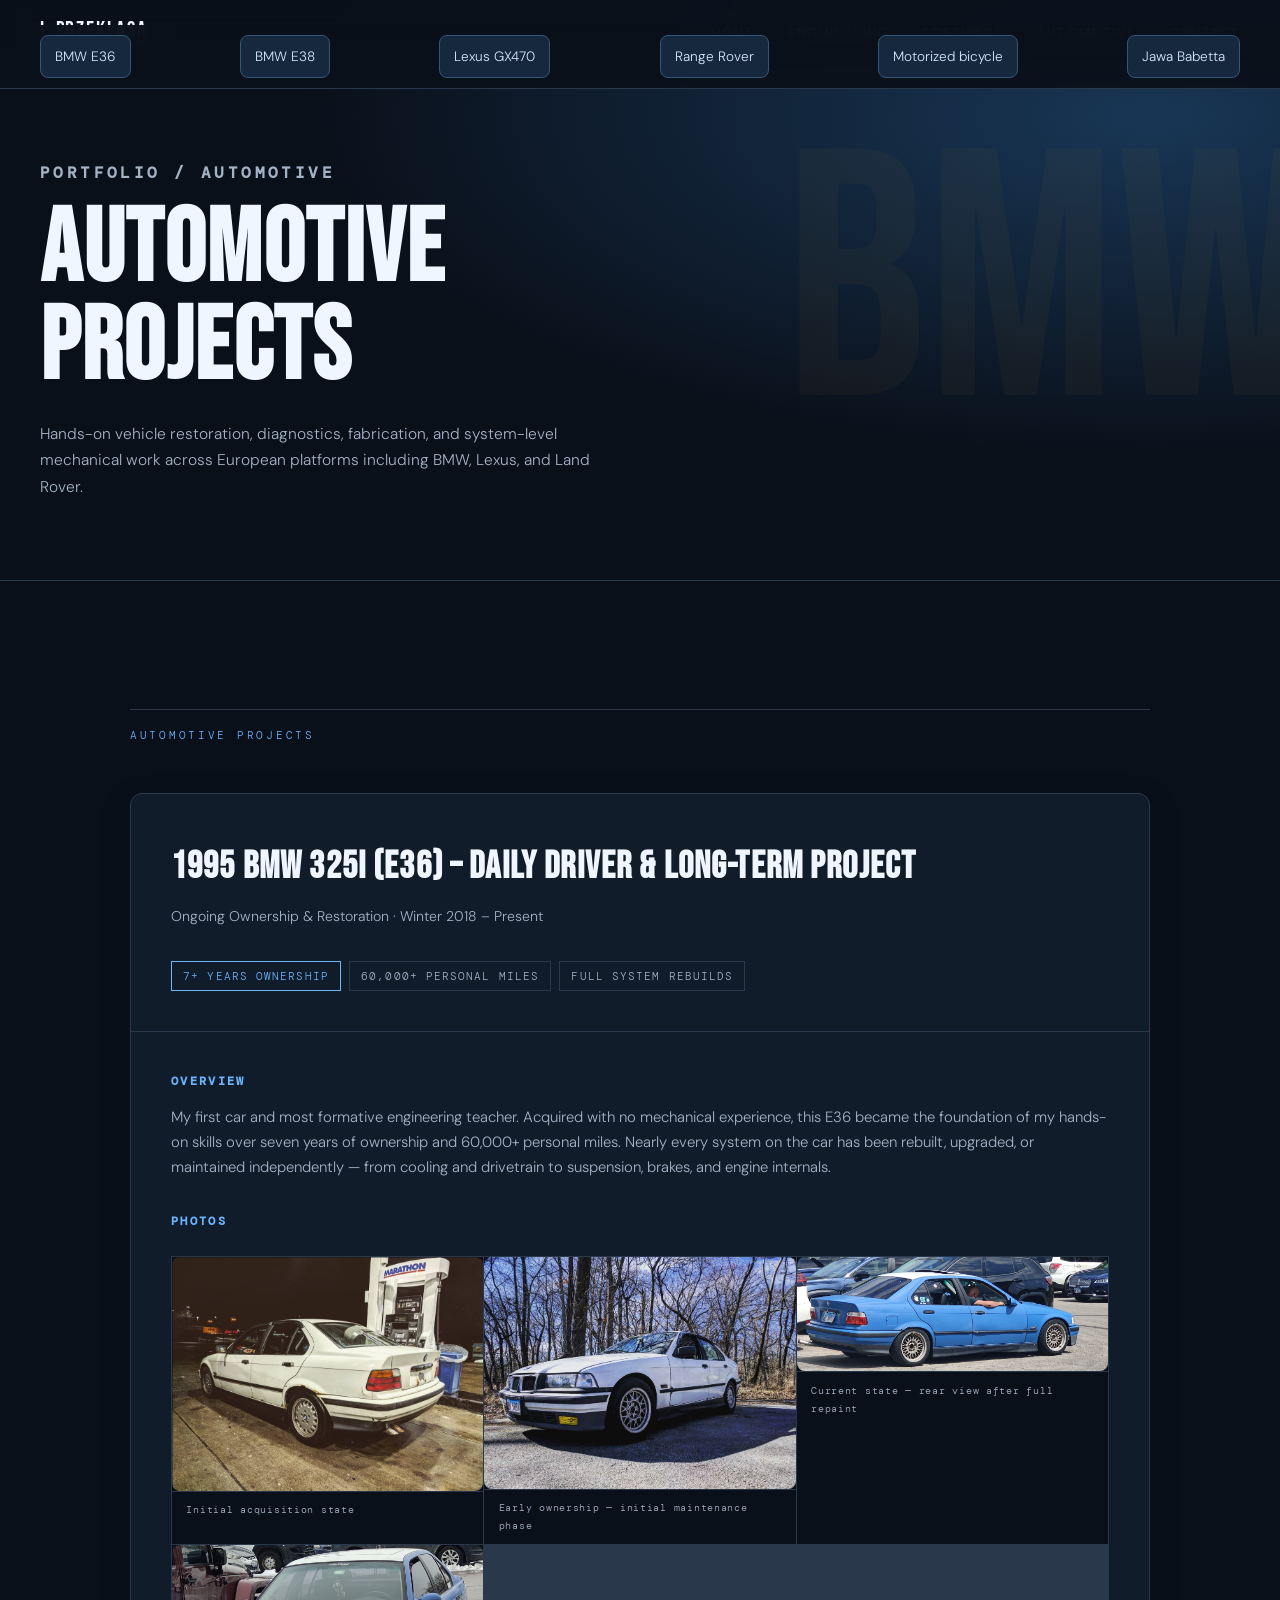
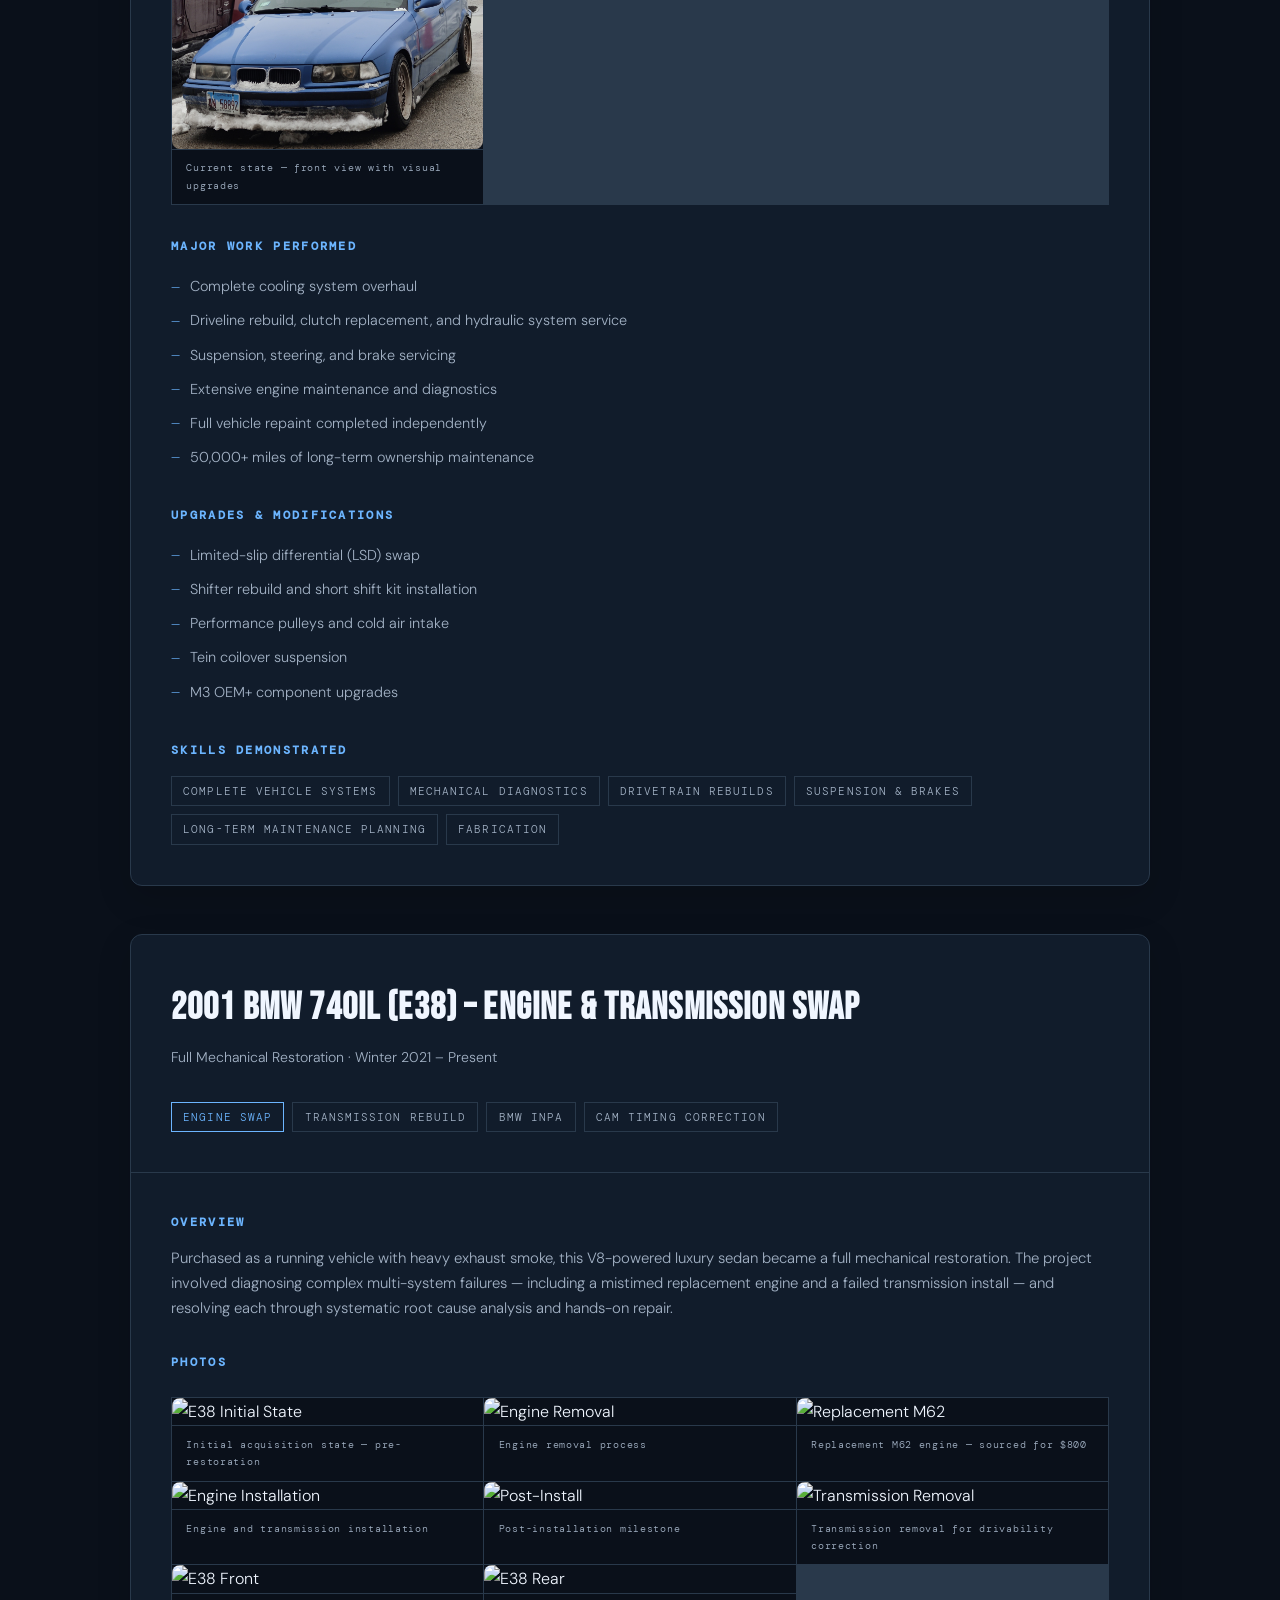
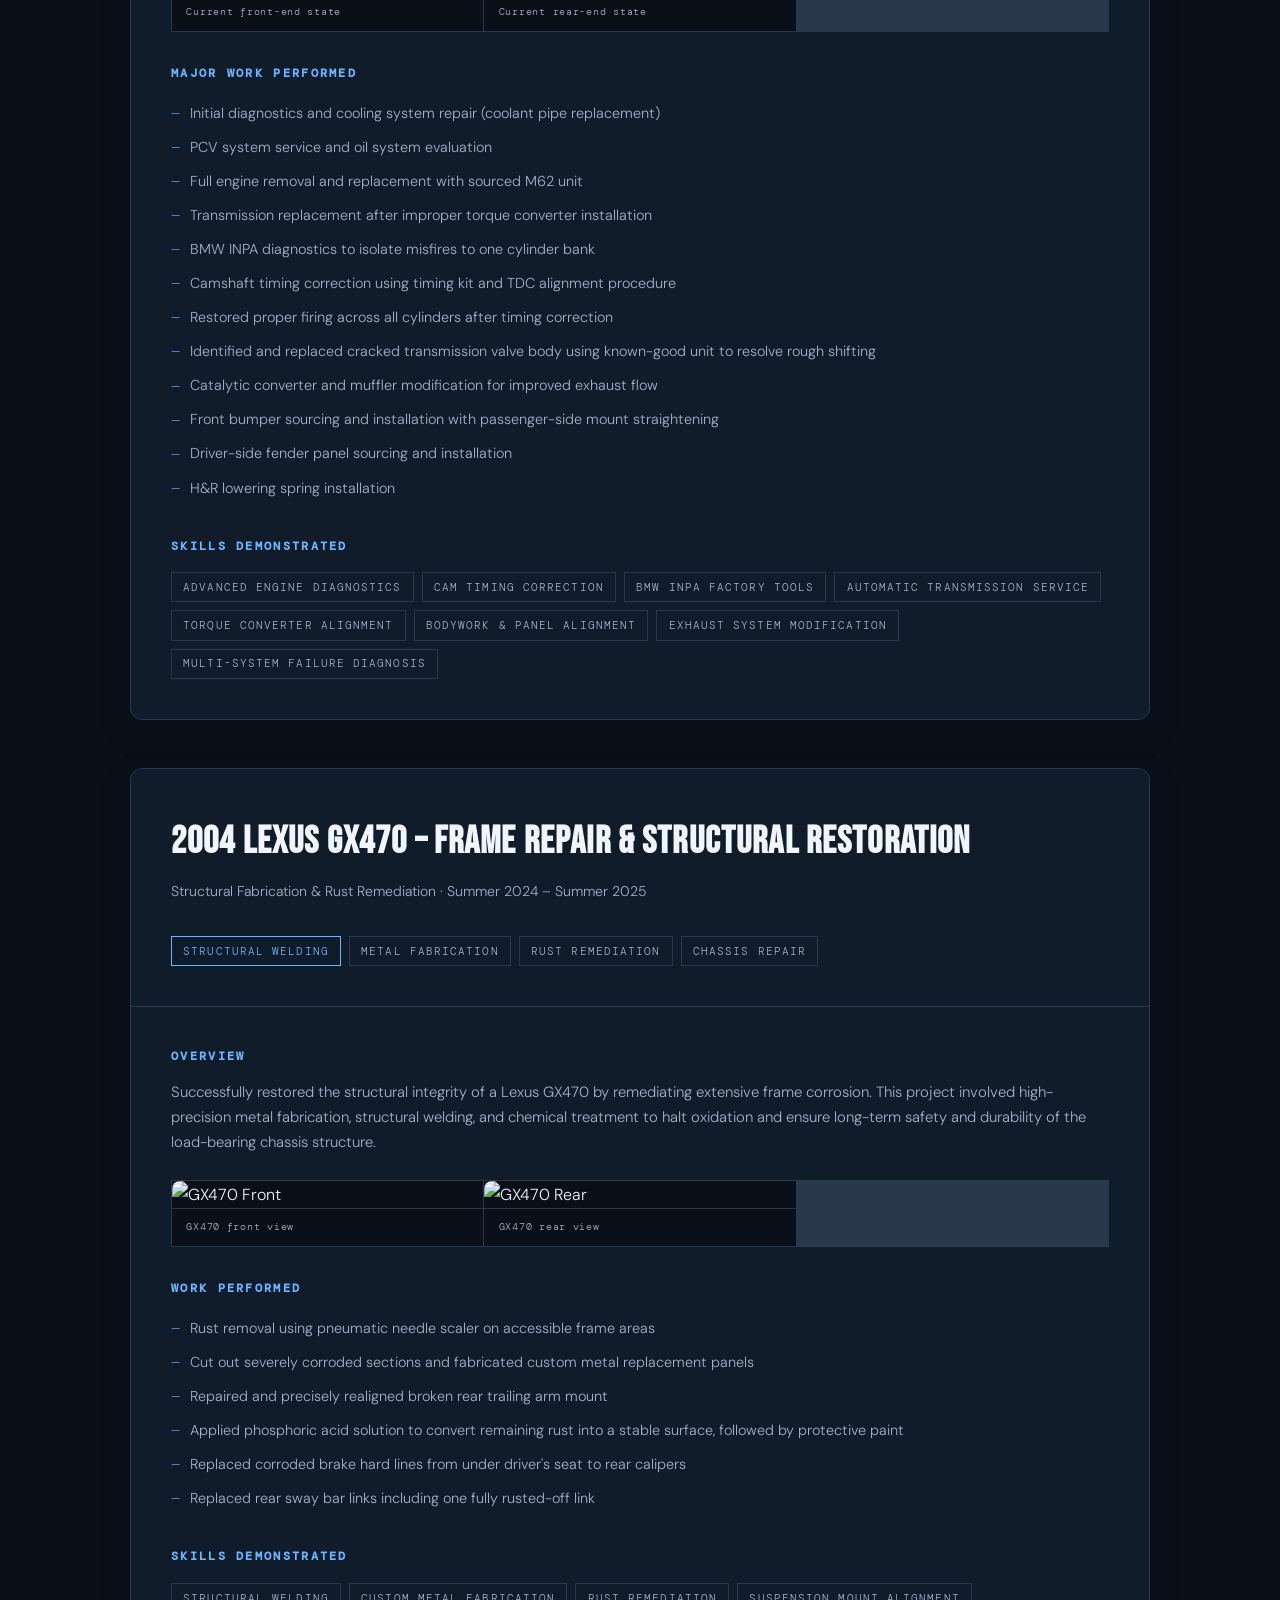
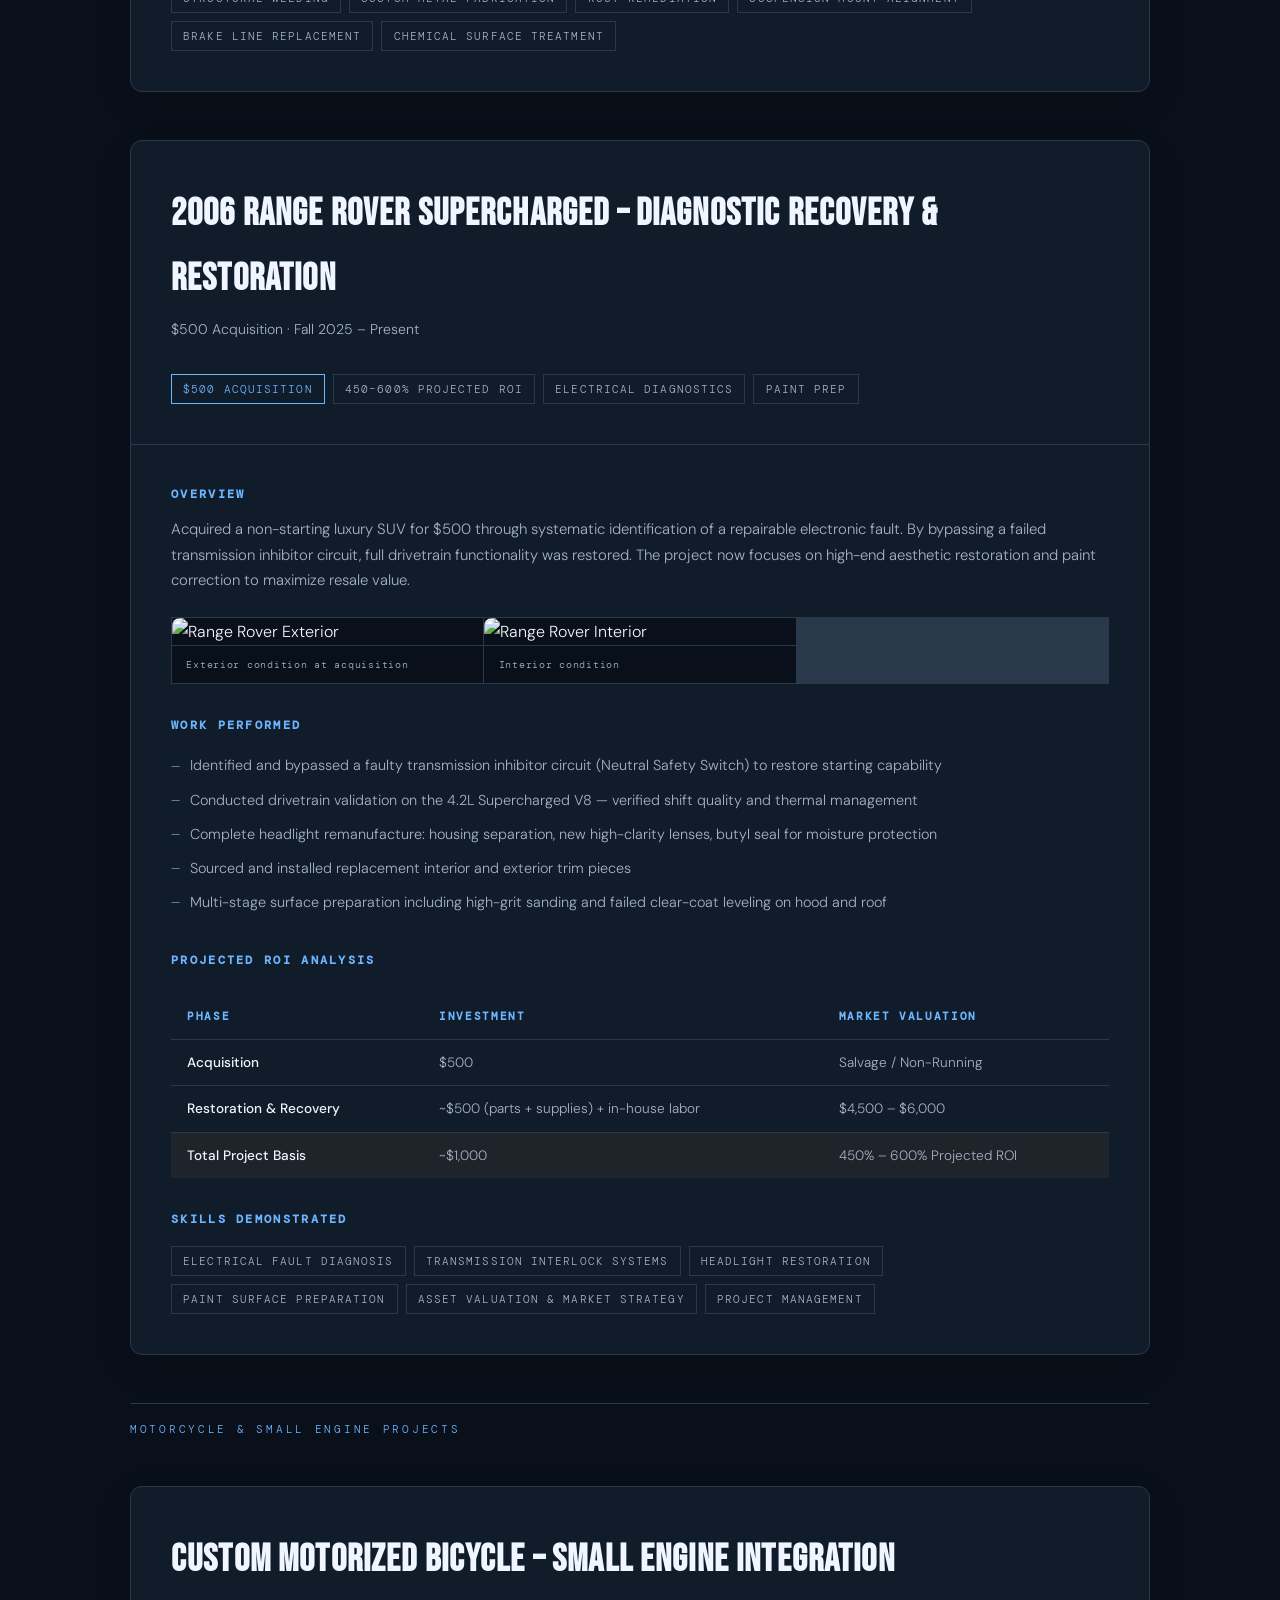
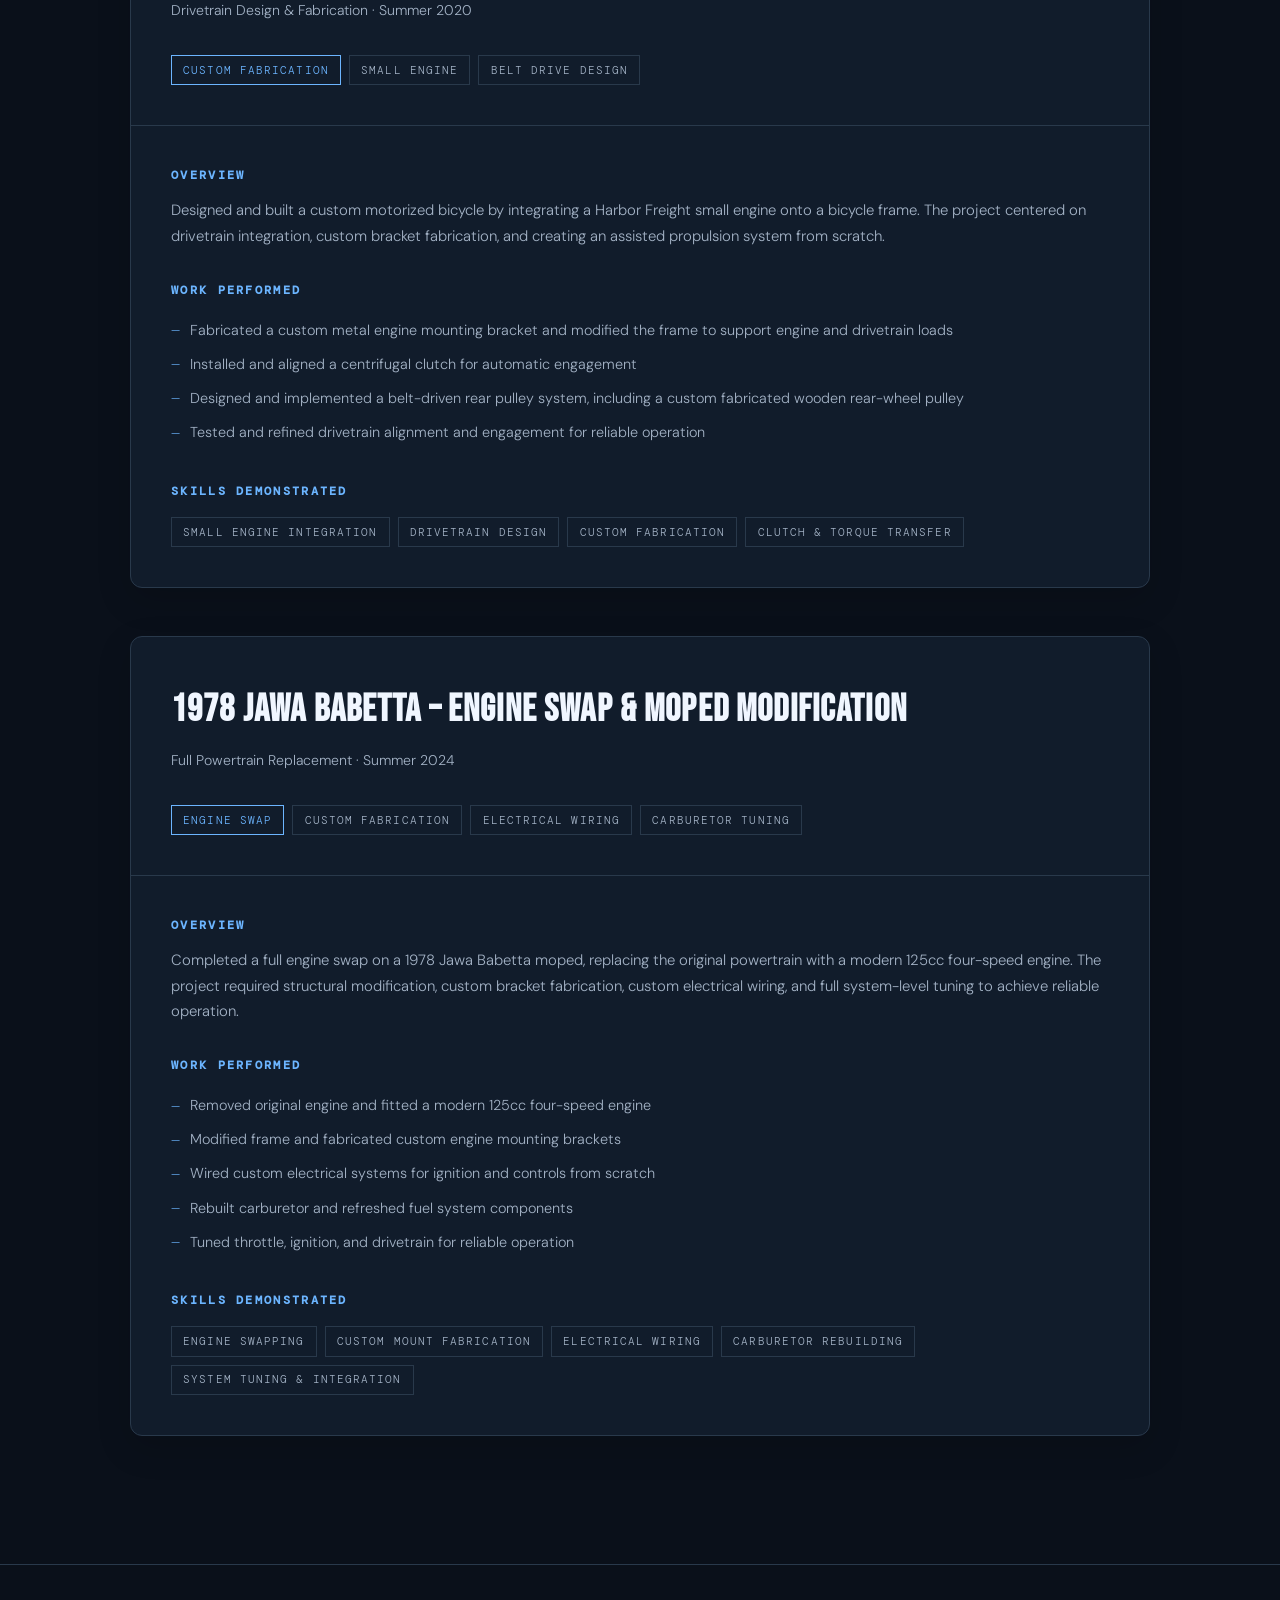
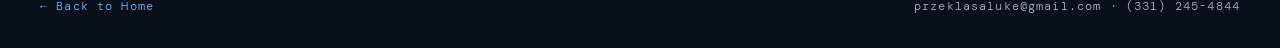
==== automotive.html @ ddf8e49a "Add direct project anchors and jump navigation" ====
<!DOCTYPE html>
<html lang="en">
<head>
  <!-- Google tag (gtag.js) -->
  <script async src="https://www.googletagmanager.com/gtag/js?id=G-0WKJXLWNJV"></script>
  <script>
    window.dataLayer = window.dataLayer || [];
    function gtag(){dataLayer.push(arguments);}
    gtag('js', new Date());
    gtag('config', 'G-0WKJXLWNJV');
  </script>

  <meta charset="UTF-8" />
  <meta name="viewport" content="width=device-width, initial-scale=1.0"/>
  <title>Automotive Projects – Lukasz Przeklasa</title>
  <link rel="preconnect" href="https://fonts.googleapis.com">
  <link href="https://fonts.googleapis.com/css2?family=Bebas+Neue&family=DM+Sans:wght@300;400;500&family=DM+Mono:wght@400;500&display=swap" rel="stylesheet">
  <style>
    :root {
      --bg: #0e0e0e;
      --surface: #161616;
      --border: #2a2a2a;
      --accent: #e8a020;
      --accent2: #c47a10;
      --text: #e8e4dc;
      --muted: #7a7670;
      --heading-font: 'Bebas Neue', sans-serif;
      --body-font: 'DM Sans', sans-serif;
      --mono-font: 'DM Mono', monospace;
    }

    * { margin: 0; padding: 0; box-sizing: border-box; }

    body {
      background: var(--bg);
      color: var(--text);
      font-family: var(--body-font);
      font-weight: 300;
      line-height: 1.7;
    }

    nav {
      position: fixed;
      top: 0; left: 0; right: 0;
      z-index: 100;
      display: flex;
      align-items: center;
      justify-content: space-between;
      padding: 0 2.5rem;
      height: 64px;
      background: rgba(14,14,14,0.92);
      backdrop-filter: blur(12px);
      border-bottom: 1px solid var(--border);
    }

    .nav-logo {
      font-family: var(--heading-font);
      font-size: 1.4rem;
      letter-spacing: 0.08em;
      color: var(--text);
      text-decoration: none;
    }

    .nav-logo span { color: var(--accent); }

    .nav-links {
      display: flex;
      gap: 2rem;
      list-style: none;
    }

    .nav-links a {
      color: var(--muted);
      text-decoration: none;
      font-size: 0.82rem;
      font-weight: 500;
      letter-spacing: 0.12em;
      text-transform: uppercase;
      transition: color 0.2s;
    }

    .nav-links a:hover,
    .nav-links a.active { color: var(--accent); }

    .page-header {
      padding: 10rem 2.5rem 5rem;
      border-bottom: 1px solid var(--border);
      position: relative;
      overflow: hidden;
    }

    .page-header::before {
      content: 'BMW';
      position: absolute;
      right: -2rem;
      top: 50%;
      transform: translateY(-50%);
      font-family: var(--heading-font);
      font-size: 22rem;
      color: rgba(232,160,32,0.04);
      pointer-events: none;
      line-height: 1;
    }

    .page-tag {
      font-family: var(--mono-font);
      font-size: 0.72rem;
      letter-spacing: 0.22em;
      color: var(--accent);
      text-transform: uppercase;
      margin-bottom: 1rem;
    }

    .page-header h1 {
      font-family: var(--heading-font);
      font-size: clamp(3rem, 8vw, 7rem);
      letter-spacing: 0.02em;
      line-height: 0.95;
      margin-bottom: 1.5rem;
    }

    .page-header p {
      color: var(--muted);
      max-width: 560px;
      font-size: 0.97rem;
    }

    .projects-container {
      max-width: 1100px;
      margin: 0 auto;
      padding: 5rem 2.5rem;
    }

    .section-divider {
      font-family: var(--mono-font);
      font-size: 0.68rem;
      letter-spacing: 0.25em;
      color: var(--accent);
      text-transform: uppercase;
      padding: 1rem 0;
      border-top: 1px solid var(--border);
      margin: 3rem 0 2rem;
    }

    .project-block {
      border: 1px solid var(--border);
      margin-bottom: 3rem;
      background: var(--surface);
    }

    .project-header {
      padding: 2.5rem;
      border-bottom: 1px solid var(--border);
      display: flex;
      justify-content: space-between;
      align-items: flex-start;
      gap: 2rem;
      flex-wrap: wrap;
    }

    .project-header-left h2 {
      font-family: var(--heading-font);
      font-size: clamp(1.6rem, 3vw, 2.4rem);
      letter-spacing: 0.03em;
      color: var(--text);
      margin-bottom: 0.4rem;
    }

    .project-header-left p {
      color: var(--muted);
      font-size: 0.88rem;
    }

    .project-tools {
      display: flex;
      gap: 0.5rem;
      flex-wrap: wrap;
    }

    .tag {
      font-family: var(--mono-font);
      font-size: 0.68rem;
      letter-spacing: 0.1em;
      text-transform: uppercase;
      padding: 0.3rem 0.7rem;
      border: 1px solid var(--border);
      color: var(--muted);
      white-space: nowrap;
    }

    .tag-accent {
      border-color: var(--accent);
      color: var(--accent);
    }

    .project-body {
      padding: 2.5rem;
    }

    .project-body h3 {
      font-family: var(--mono-font);
      font-size: 0.72rem;
      letter-spacing: 0.2em;
      color: var(--accent);
      text-transform: uppercase;
      margin: 2rem 0 0.8rem;
    }

    .project-body h3:first-child { margin-top: 0; }

    .project-body p {
      color: var(--muted);
      font-size: 0.93rem;
      margin-bottom: 1rem;
    }

    .project-body ul {
      list-style: none;
      margin-bottom: 1rem;
    }

    .project-body ul li {
      color: var(--muted);
      font-size: 0.9rem;
      padding: 0.3rem 0;
      display: flex;
      align-items: flex-start;
      gap: 0.6rem;
    }

    .project-body ul li::before {
      content: '—';
      color: var(--accent);
      font-size: 0.7rem;
      margin-top: 0.2rem;
      flex-shrink: 0;
    }

    /* PHOTO GALLERY */
    .photo-grid {
      display: grid;
      grid-template-columns: repeat(auto-fill, minmax(240px, 1fr));
      gap: 1px;
      background: var(--border);
      border: 1px solid var(--border);
      margin: 1.5rem 0;
    }

    .photo-grid figure {
      background: var(--bg);
      overflow: hidden;
    }

    .photo-grid img {
      width: 100%;
      height: 200px;
      object-fit: cover;
      display: block;
      transition: transform 0.4s ease;
    }

    .photo-grid img:hover { transform: scale(1.04); }

    .photo-grid figcaption {
      padding: 0.6rem 0.9rem;
      font-family: var(--mono-font);
      font-size: 0.65rem;
      color: var(--muted);
      letter-spacing: 0.07em;
      border-top: 1px solid var(--border);
    }

    /* ROI TABLE */
    .results-table {
      width: 100%;
      border-collapse: collapse;
      margin: 1.5rem 0;
      font-size: 0.85rem;
    }

    .results-table th {
      font-family: var(--mono-font);
      font-size: 0.68rem;
      letter-spacing: 0.15em;
      text-transform: uppercase;
      color: var(--accent);
      text-align: left;
      padding: 0.8rem 1rem;
      border-bottom: 1px solid var(--border);
    }

    .results-table td {
      padding: 0.7rem 1rem;
      color: var(--muted);
      border-bottom: 1px solid var(--border);
      vertical-align: top;
    }

    .results-table tr:last-child td { border-bottom: none; }
    .results-table td:first-child { color: var(--text); font-weight: 500; }
    .highlight-row td { background: rgba(232,160,32,0.06); }

    .skills-chips {
      display: flex;
      flex-wrap: wrap;
      gap: 0.5rem;
      margin-top: 1rem;
    }

    footer {
      border-top: 1px solid var(--border);
      padding: 2rem 2.5rem;
      display: flex;
      justify-content: space-between;
      align-items: center;
      font-family: var(--mono-font);
      font-size: 0.72rem;
      color: var(--muted);
      letter-spacing: 0.1em;
    }

    footer a {
      color: var(--accent);
      text-decoration: none;
    }

    @media (max-width: 768px) {
      nav { padding: 0 1.2rem; }
      .page-header, .projects-container { padding-left: 1.2rem; padding-right: 1.2rem; }
      .project-header { flex-direction: column; }
      .nav-links { gap: 1.2rem; }
    }
  </style>
  <link rel="stylesheet" href="portfolio-2026.css?v=1">
<style>.project-block{scroll-margin-top:95px}html{scroll-padding-top:95px}.project-jump{display:flex;flex-wrap:wrap;gap:10px;margin:25px 0 0}.project-jump a{color:#d4e9ff;background:#15283d;border:1px solid #365675;padding:9px 14px;border-radius:8px;text-decoration:none;font-size:.85rem}.project-jump a:hover{border-color:#80c5ff;color:#80c5ff}</style></head>
<body>

<nav>
  <a href="index.html" class="nav-logo">L<span>.</span>Przeklasa</a>
  <ul class="nav-links">
    <li><a href="index.html">Home</a></li>
    <li><a href="engineering.html">Engineering</a></li>
    <li><a href="software.html">Software</a></li>
    <li><a href="automotive.html" class="active">Automotive</a></li>
    <li><a href="mailto:przeklasaluke@gmail.com">Contact</a></li>
  </ul>
</nav>

<div class="page-header">
  <p class="page-tag">Portfolio / Automotive</p>
  <h1>Automotive<br>Projects</h1>
  <p>Hands-on vehicle restoration, diagnostics, fabrication, and system-level mechanical work across European platforms including BMW, Lexus, and Land Rover.</p>
</div>

<div class="projects-container"><nav class="project-jump" aria-label="Jump to project"><a href="#bmw-e36">BMW E36</a><a href="#bmw-e38">BMW E38</a><a href="#lexus-gx470">Lexus GX470</a><a href="#range-rover-l322">Range Rover</a><a href="#motorized-bicycle">Motorized bicycle</a><a href="#jawa-babetta">Jawa Babetta</a></nav>

  <div class="section-divider">Automotive Projects</div>

  <!-- BMW E36 -->
  <div class="project-block" id="bmw-e36">
    <div class="project-header">
      <div class="project-header-left">
        <h2>1995 BMW 325i (E36) – Daily Driver & Long-Term Project</h2>
        <p>Ongoing Ownership & Restoration · Winter 2018 – Present</p>
      </div>
      <div class="project-tools">
        <span class="tag tag-accent">7+ Years Ownership</span>
        <span class="tag">60,000+ Personal Miles</span>
        <span class="tag">Full System Rebuilds</span>
      </div>
    </div>
    <div class="project-body">
      <h3>Overview</h3>
      <p>My first car and most formative engineering teacher. Acquired with no mechanical experience, this E36 became the foundation of my hands-on skills over seven years of ownership and 60,000+ personal miles. Nearly every system on the car has been rebuilt, upgraded, or maintained independently — from cooling and drivetrain to suspension, brakes, and engine internals.</p>

      <h3>Photos</h3>
      <div class="photo-grid">
        <figure>
          <img src="images/e36 old.PNG" alt="E36 Initial State">
          <figcaption>Initial acquisition state</figcaption>
        </figure>
        <figure>
          <img src="images/e36 old front.PNG" alt="E36 Early Ownership">
          <figcaption>Early ownership — initial maintenance phase</figcaption>
        </figure>
        <figure>
          <img src="images/e36 new rear.jpg" alt="E36 Current Rear">
          <figcaption>Current state — rear view after full repaint</figcaption>
        </figure>
        <figure>
          <img src="images/e36 new front.jpg" alt="E36 Current Front">
          <figcaption>Current state — front view with visual upgrades</figcaption>
        </figure>
      </div>

      <h3>Major Work Performed</h3>
      <ul>
        <li>Complete cooling system overhaul</li>
        <li>Driveline rebuild, clutch replacement, and hydraulic system service</li>
        <li>Suspension, steering, and brake servicing</li>
        <li>Extensive engine maintenance and diagnostics</li>
        <li>Full vehicle repaint completed independently</li>
        <li>50,000+ miles of long-term ownership maintenance</li>
      </ul>

      <h3>Upgrades & Modifications</h3>
      <ul>
        <li>Limited-slip differential (LSD) swap</li>
        <li>Shifter rebuild and short shift kit installation</li>
        <li>Performance pulleys and cold air intake</li>
        <li>Tein coilover suspension</li>
        <li>M3 OEM+ component upgrades</li>
      </ul>

      <h3>Skills Demonstrated</h3>
      <div class="skills-chips">
        <span class="tag">Complete Vehicle Systems</span>
        <span class="tag">Mechanical Diagnostics</span>
        <span class="tag">Drivetrain Rebuilds</span>
        <span class="tag">Suspension & Brakes</span>
        <span class="tag">Long-Term Maintenance Planning</span>
        <span class="tag">Fabrication</span>
      </div>
    </div>
  </div>

  <!-- BMW E38 -->
  <div class="project-block" id="bmw-e38">
    <div class="project-header">
      <div class="project-header-left">
        <h2>2001 BMW 740iL (E38) – Engine & Transmission Swap</h2>
        <p>Full Mechanical Restoration · Winter 2021 – Present</p>
      </div>
      <div class="project-tools">
        <span class="tag tag-accent">Engine Swap</span>
        <span class="tag">Transmission Rebuild</span>
        <span class="tag">BMW INPA</span>
        <span class="tag">Cam Timing Correction</span>
      </div>
    </div>
    <div class="project-body">
      <h3>Overview</h3>
      <p>Purchased as a running vehicle with heavy exhaust smoke, this V8-powered luxury sedan became a full mechanical restoration. The project involved diagnosing complex multi-system failures — including a mistimed replacement engine and a failed transmission install — and resolving each through systematic root cause analysis and hands-on repair.</p>

      <h3>Photos</h3>
      <div class="photo-grid">
        <figure>
          <img src="images/dusty e38.png" alt="E38 Initial State">
          <figcaption>Initial acquisition state — pre-restoration</figcaption>
        </figure>
        <figure>
          <img src="images/removed engine.png" alt="Engine Removal">
          <figcaption>Engine removal process</figcaption>
        </figure>
        <figure>
          <img src="images/replacement engine.png" alt="Replacement M62">
          <figcaption>Replacement M62 engine — sourced for $800</figcaption>
        </figure>
        <figure>
          <img src="images/engine install.png" alt="Engine Installation">
          <figcaption>Engine and transmission installation</figcaption>
        </figure>
        <figure>
          <img src="images/e38 with engine installed.png" alt="Post-Install">
          <figcaption>Post-installation milestone</figcaption>
        </figure>
        <figure>
          <img src="images/transmission removal.png" alt="Transmission Removal">
          <figcaption>Transmission removal for drivability correction</figcaption>
        </figure>
        <figure>
          <img src="images/e38 front end.png" alt="E38 Front">
          <figcaption>Current front-end state</figcaption>
        </figure>
        <figure>
          <img src="images/e38 rear end.png" alt="E38 Rear">
          <figcaption>Current rear-end state</figcaption>
        </figure>
      </div>

      <h3>Major Work Performed</h3>
      <ul>
        <li>Initial diagnostics and cooling system repair (coolant pipe replacement)</li>
        <li>PCV system service and oil system evaluation</li>
        <li>Full engine removal and replacement with sourced M62 unit</li>
        <li>Transmission replacement after improper torque converter installation</li>
        <li>BMW INPA diagnostics to isolate misfires to one cylinder bank</li>
        <li>Camshaft timing correction using timing kit and TDC alignment procedure</li>
        <li>Restored proper firing across all cylinders after timing correction</li>
        <li>Identified and replaced cracked transmission valve body using known-good unit to resolve rough shifting</li>
        <li>Catalytic converter and muffler modification for improved exhaust flow</li>
        <li>Front bumper sourcing and installation with passenger-side mount straightening</li>
        <li>Driver-side fender panel sourcing and installation</li>
        <li>H&R lowering spring installation</li>
      </ul>

      <h3>Skills Demonstrated</h3>
      <div class="skills-chips">
        <span class="tag">Advanced Engine Diagnostics</span>
        <span class="tag">Cam Timing Correction</span>
        <span class="tag">BMW INPA Factory Tools</span>
        <span class="tag">Automatic Transmission Service</span>
        <span class="tag">Torque Converter Alignment</span>
        <span class="tag">Bodywork & Panel Alignment</span>
        <span class="tag">Exhaust System Modification</span>
        <span class="tag">Multi-System Failure Diagnosis</span>
      </div>
    </div>
  </div>

  <!-- LEXUS GX470 -->
  <div class="project-block" id="lexus-gx470">
    <div class="project-header">
      <div class="project-header-left">
        <h2>2004 Lexus GX470 – Frame Repair & Structural Restoration</h2>
        <p>Structural Fabrication & Rust Remediation · Summer 2024 – Summer 2025</p>
      </div>
      <div class="project-tools">
        <span class="tag tag-accent">Structural Welding</span>
        <span class="tag">Metal Fabrication</span>
        <span class="tag">Rust Remediation</span>
        <span class="tag">Chassis Repair</span>
      </div>
    </div>
    <div class="project-body">
      <h3>Overview</h3>
      <p>Successfully restored the structural integrity of a Lexus GX470 by remediating extensive frame corrosion. This project involved high-precision metal fabrication, structural welding, and chemical treatment to halt oxidation and ensure long-term safety and durability of the load-bearing chassis structure.</p>

      <div class="photo-grid">
        <figure>
          <img src="images/gx470 front.png" alt="GX470 Front">
          <figcaption>GX470 front view</figcaption>
        </figure>
        <figure>
          <img src="images/gx470 rear.png" alt="GX470 Rear">
          <figcaption>GX470 rear view</figcaption>
        </figure>
      </div>

      <h3>Work Performed</h3>
      <ul>
        <li>Rust removal using pneumatic needle scaler on accessible frame areas</li>
        <li>Cut out severely corroded sections and fabricated custom metal replacement panels</li>
        <li>Repaired and precisely realigned broken rear trailing arm mount</li>
        <li>Applied phosphoric acid solution to convert remaining rust into a stable surface, followed by protective paint</li>
        <li>Replaced corroded brake hard lines from under driver's seat to rear calipers</li>
        <li>Replaced rear sway bar links including one fully rusted-off link</li>
      </ul>

      <h3>Skills Demonstrated</h3>
      <div class="skills-chips">
        <span class="tag">Structural Welding</span>
        <span class="tag">Custom Metal Fabrication</span>
        <span class="tag">Rust Remediation</span>
        <span class="tag">Suspension Mount Alignment</span>
        <span class="tag">Brake Line Replacement</span>
        <span class="tag">Chemical Surface Treatment</span>
      </div>
    </div>
  </div>

  <!-- RANGE ROVER -->
  <div class="project-block" id="range-rover-l322">
    <div class="project-header">
      <div class="project-header-left">
        <h2>2006 Range Rover Supercharged – Diagnostic Recovery & Restoration</h2>
        <p>$500 Acquisition · Fall 2025 – Present</p>
      </div>
      <div class="project-tools">
        <span class="tag tag-accent">$500 Acquisition</span>
        <span class="tag">450–600% Projected ROI</span>
        <span class="tag">Electrical Diagnostics</span>
        <span class="tag">Paint Prep</span>
      </div>
    </div>
    <div class="project-body">
      <h3>Overview</h3>
      <p>Acquired a non-starting luxury SUV for $500 through systematic identification of a repairable electronic fault. By bypassing a failed transmission inhibitor circuit, full drivetrain functionality was restored. The project now focuses on high-end aesthetic restoration and paint correction to maximize resale value.</p>

      <div class="photo-grid">
        <figure>
          <img src="images/range rover front.png" alt="Range Rover Exterior">
          <figcaption>Exterior condition at acquisition</figcaption>
        </figure>
        <figure>
          <img src="images/range rover interior.png" alt="Range Rover Interior">
          <figcaption>Interior condition</figcaption>
        </figure>
      </div>

      <h3>Work Performed</h3>
      <ul>
        <li>Identified and bypassed a faulty transmission inhibitor circuit (Neutral Safety Switch) to restore starting capability</li>
        <li>Conducted drivetrain validation on the 4.2L Supercharged V8 — verified shift quality and thermal management</li>
        <li>Complete headlight remanufacture: housing separation, new high-clarity lenses, butyl seal for moisture protection</li>
        <li>Sourced and installed replacement interior and exterior trim pieces</li>
        <li>Multi-stage surface preparation including high-grit sanding and failed clear-coat leveling on hood and roof</li>
      </ul>

      <h3>Projected ROI Analysis</h3>
      <table class="results-table">
        <thead>
          <tr>
            <th>Phase</th>
            <th>Investment</th>
            <th>Market Valuation</th>
          </tr>
        </thead>
        <tbody>
          <tr>
            <td>Acquisition</td>
            <td>$500</td>
            <td>Salvage / Non-Running</td>
          </tr>
          <tr>
            <td>Restoration & Recovery</td>
            <td>~$500 (parts + supplies) + in-house labor</td>
            <td>$4,500 – $6,000</td>
          </tr>
          <tr class="highlight-row">
            <td>Total Project Basis</td>
            <td>~$1,000</td>
            <td>450% – 600% Projected ROI</td>
          </tr>
        </tbody>
      </table>

      <h3>Skills Demonstrated</h3>
      <div class="skills-chips">
        <span class="tag">Electrical Fault Diagnosis</span>
        <span class="tag">Transmission Interlock Systems</span>
        <span class="tag">Headlight Restoration</span>
        <span class="tag">Paint Surface Preparation</span>
        <span class="tag">Asset Valuation & Market Strategy</span>
        <span class="tag">Project Management</span>
      </div>
    </div>
  </div>

  <div class="section-divider">Motorcycle & Small Engine Projects</div>

  <!-- MOTORIZED BICYCLE -->
  <div class="project-block" id="motorized-bicycle">
    <div class="project-header">
      <div class="project-header-left">
        <h2>Custom Motorized Bicycle – Small Engine Integration</h2>
        <p>Drivetrain Design & Fabrication · Summer 2020</p>
      </div>
      <div class="project-tools">
        <span class="tag tag-accent">Custom Fabrication</span>
        <span class="tag">Small Engine</span>
        <span class="tag">Belt Drive Design</span>
      </div>
    </div>
    <div class="project-body">
      <h3>Overview</h3>
      <p>Designed and built a custom motorized bicycle by integrating a Harbor Freight small engine onto a bicycle frame. The project centered on drivetrain integration, custom bracket fabrication, and creating an assisted propulsion system from scratch.</p>

      <h3>Work Performed</h3>
      <ul>
        <li>Fabricated a custom metal engine mounting bracket and modified the frame to support engine and drivetrain loads</li>
        <li>Installed and aligned a centrifugal clutch for automatic engagement</li>
        <li>Designed and implemented a belt-driven rear pulley system, including a custom fabricated wooden rear-wheel pulley</li>
        <li>Tested and refined drivetrain alignment and engagement for reliable operation</li>
      </ul>

      <h3>Skills Demonstrated</h3>
      <div class="skills-chips">
        <span class="tag">Small Engine Integration</span>
        <span class="tag">Drivetrain Design</span>
        <span class="tag">Custom Fabrication</span>
        <span class="tag">Clutch & Torque Transfer</span>
      </div>
    </div>
  </div>

  <!-- JAWA BABETTA -->
  <div class="project-block" id="jawa-babetta">
    <div class="project-header">
      <div class="project-header-left">
        <h2>1978 Jawa Babetta – Engine Swap & Moped Modification</h2>
        <p>Full Powertrain Replacement · Summer 2024</p>
      </div>
      <div class="project-tools">
        <span class="tag tag-accent">Engine Swap</span>
        <span class="tag">Custom Fabrication</span>
        <span class="tag">Electrical Wiring</span>
        <span class="tag">Carburetor Tuning</span>
      </div>
    </div>
    <div class="project-body">
      <h3>Overview</h3>
      <p>Completed a full engine swap on a 1978 Jawa Babetta moped, replacing the original powertrain with a modern 125cc four-speed engine. The project required structural modification, custom bracket fabrication, custom electrical wiring, and full system-level tuning to achieve reliable operation.</p>

      <h3>Work Performed</h3>
      <ul>
        <li>Removed original engine and fitted a modern 125cc four-speed engine</li>
        <li>Modified frame and fabricated custom engine mounting brackets</li>
        <li>Wired custom electrical systems for ignition and controls from scratch</li>
        <li>Rebuilt carburetor and refreshed fuel system components</li>
        <li>Tuned throttle, ignition, and drivetrain for reliable operation</li>
      </ul>

      <h3>Skills Demonstrated</h3>
      <div class="skills-chips">
        <span class="tag">Engine Swapping</span>
        <span class="tag">Custom Mount Fabrication</span>
        <span class="tag">Electrical Wiring</span>
        <span class="tag">Carburetor Rebuilding</span>
        <span class="tag">System Tuning & Integration</span>
      </div>
    </div>
  </div>

</div>

<footer>
  <a href="index.html">← Back to Home</a>
  <span>przeklasaluke@gmail.com · (331) 245-4844</span>
</footer>

</body>
</html>
---- portfolio-2026.css ----
/* Portfolio redesign 2026 */
:root{--bg:#0a101a!important;--surface:#111c2b!important;--border:#29394b!important;--accent:#6cb5ff!important;--accent2:#a3d3ff!important;--text:#f0f6ff!important;--muted:#a3b2c5!important}
html{scroll-behavior:smooth}body{background:var(--bg)!important;color:var(--text)!important;font-family:'DM Sans',sans-serif!important}a:focus-visible,button:focus-visible{outline:3px solid #9bd0ff;outline-offset:4px}nav{background:rgba(10,16,26,.94)!important;border-bottom:1px solid var(--border)!important}nav a{transition:color .2s}.hero{background:radial-gradient(ellipse at 78% 25%,#173456 0%,transparent 48%),linear-gradient(135deg,#0a101a,#101e30)!important}.hero::before{background:radial-gradient(circle,rgba(108,181,255,.16),transparent 70%)!important}.hero h1,.page-header h1{letter-spacing:.015em}.hero-sub{max-width:650px!important;font-size:1.08rem!important;color:#c3cfdf!important}.btn{border-radius:8px!important;font-weight:600!important}.btn-primary{color:#07111f!important}.btn-ghost{color:#d7e5f6!important;border-color:#4a6078!important}.btn-ghost:hover{background:#172a40!important}.stat-box,.skill-card,.cta-card,.project-block{border-radius:12px;overflow:hidden}.stats-grid,.skills-grid,.cta-grid{gap:12px!important;background:transparent!important;border:0!important}.stat-box,.skill-card,.cta-card{border:1px solid var(--border)!important}.project-block{box-shadow:0 12px 34px rgba(0,0,0,.15)}.project-block img{max-width:100%;height:auto;border-radius:8px}.page-header{background:radial-gradient(ellipse at 90% 20%,#183655,transparent 52%)!important}.section-label,.page-tag{font-weight:600!important}.nav-links a{color:#c4d2e2!important}.nav-links a:hover,.nav-links a.active{color:var(--accent)!important}.portfolio-kicker{color:var(--accent);font-family:'DM Mono',monospace;font-size:.78rem;letter-spacing:.16em;text-transform:uppercase;margin-bottom:1.1rem}.portfolio-lead{font-size:clamp(1.1rem,2.1vw,1.45rem);line-height:1.65;color:#cad8e7;max-width:760px}.feature-grid{display:grid;grid-template-columns:repeat(3,minmax(0,1fr));gap:20px}.feature-card{display:flex;flex-direction:column;min-width:0;background:#121f30;border:1px solid #2c4056;border-radius:16px;overflow:hidden;text-decoration:none;color:inherit;transition:transform .2s,border-color .2s}.feature-card:hover{transform:translateY(-5px);border-color:#6cb5ff}.feature-card img{width:100%;height:210px;object-fit:cover;display:block}.feature-content{padding:24px;flex:1}.feature-content h3{font-size:1.3rem;margin:8px 0 10px;color:#f0f6ff}.feature-content p{color:#b2c1d2;font-size:.94rem;line-height:1.6}.feature-tag{font-family:'DM Mono',monospace;font-size:.72rem;letter-spacing:.08em;color:#78baff;text-transform:uppercase}.feature-arrow{margin-top:18px;color:#83c4ff;font-weight:700}.pill-list{display:flex;flex-wrap:wrap;gap:10px;margin-top:22px}.pill-list span{padding:8px 12px;border:1px solid #39516c;background:#14253a;border-radius:999px;color:#d1e2f4;font-size:.83rem}.project-intro{max-width:760px;color:#b9c9da;margin-bottom:35px}.site-footer{border-top:1px solid var(--border);padding:26px 2.5rem;color:#9fb0c4;font-size:.82rem;display:flex;justify-content:space-between;gap:16px;flex-wrap:wrap}.site-footer a{color:#9dcfff}.section-heading{font-size:clamp(2rem,4vw,3.2rem);font-weight:700;letter-spacing:-.035em;margin-bottom:16px}.section-heading em{font-style:normal;color:#77bbff}.nav-links{align-items:center}@media(max-width:850px){.feature-grid{grid-template-columns:repeat(2,minmax(0,1fr))}}@media(max-width:600px){nav{height:auto!important;min-height:66px;padding:12px 16px!important;flex-wrap:wrap;gap:8px}.nav-links{gap:12px!important;flex-wrap:wrap}.nav-links a{font-size:.68rem!important;letter-spacing:.03em!important}.hero{padding-top:150px!important;min-height:80vh!important}.page-header{padding-top:160px!important}.feature-grid{grid-template-columns:1fr}.feature-card img{height:220px}.site-footer{padding:24px 18px}.hero h1{font-size:clamp(3.6rem,15vw,6rem)!important}.project-header,.project-content{padding:1.25rem!important}}@media(prefers-reduced-motion:reduce){*,*::before,*::after{scroll-behavior:auto!important;animation:none!important;transition:none!important}.fade-up{opacity:1!important;transform:none!important}}
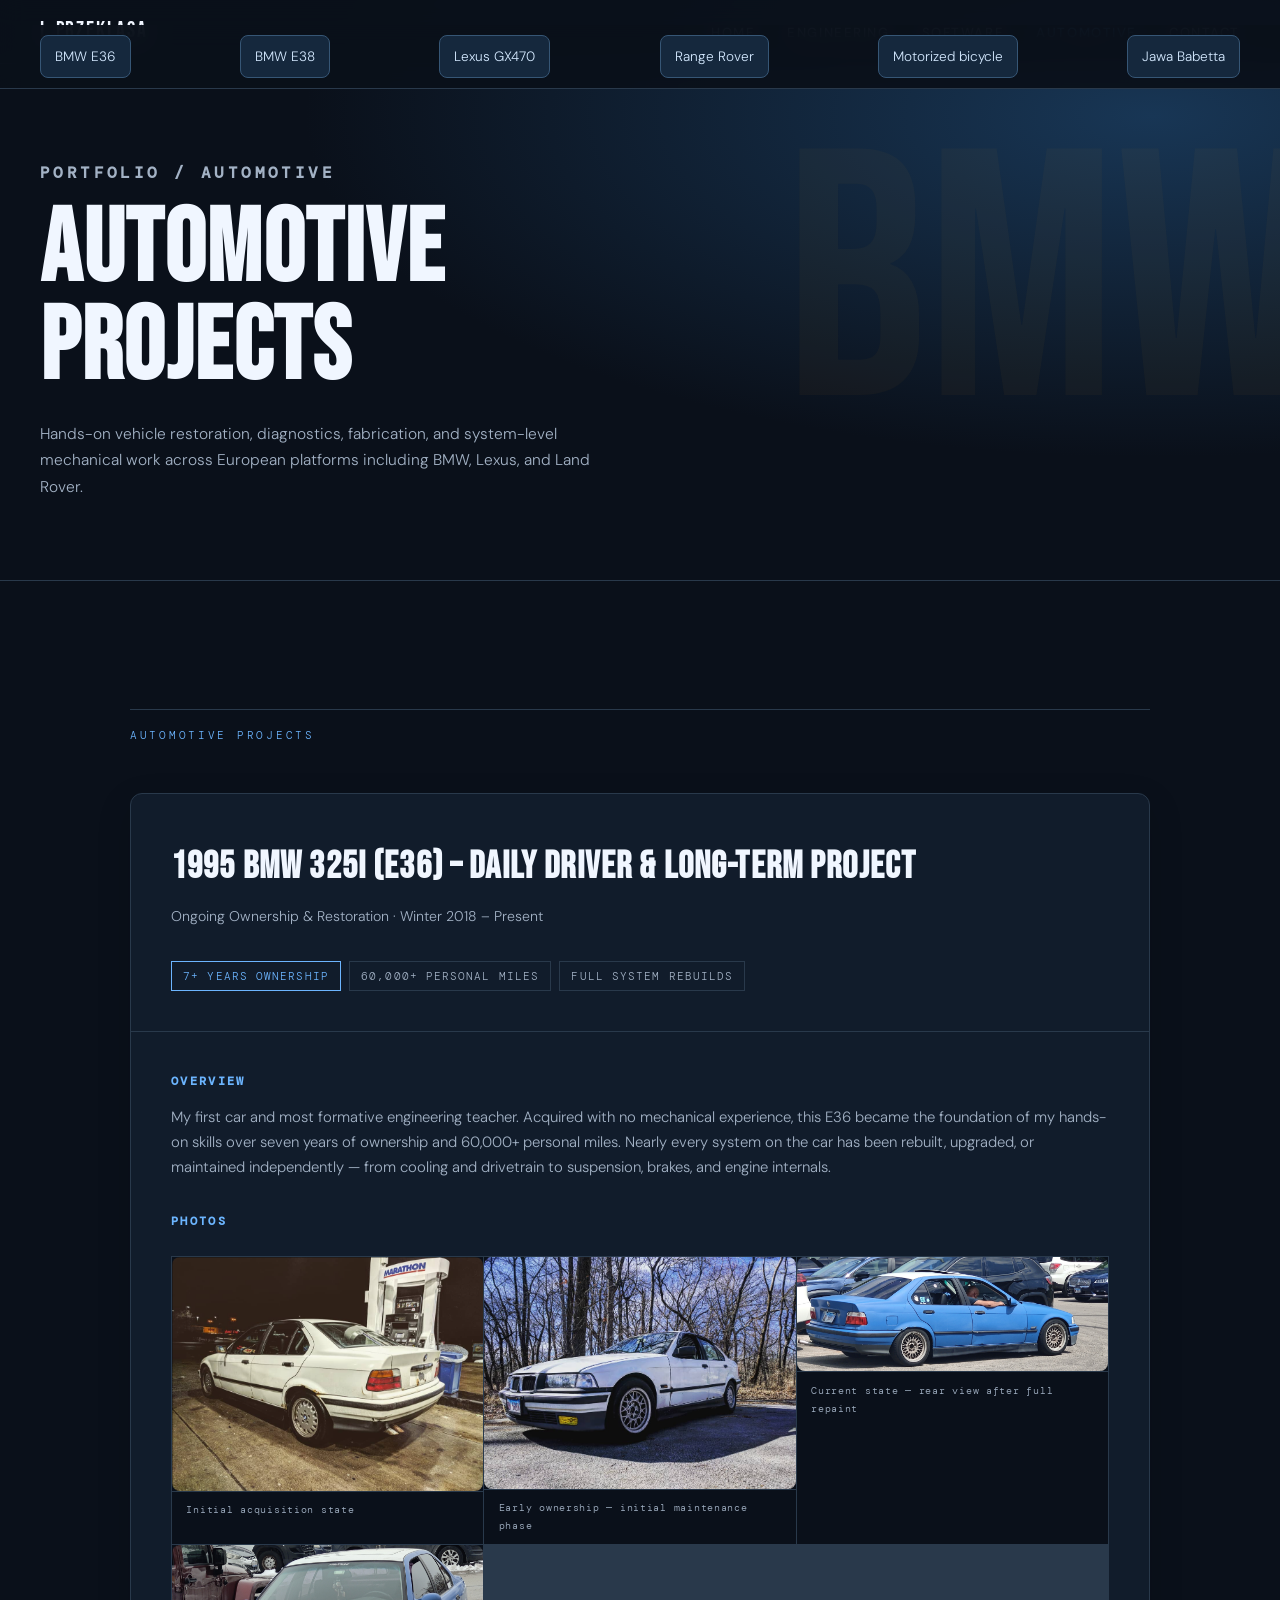
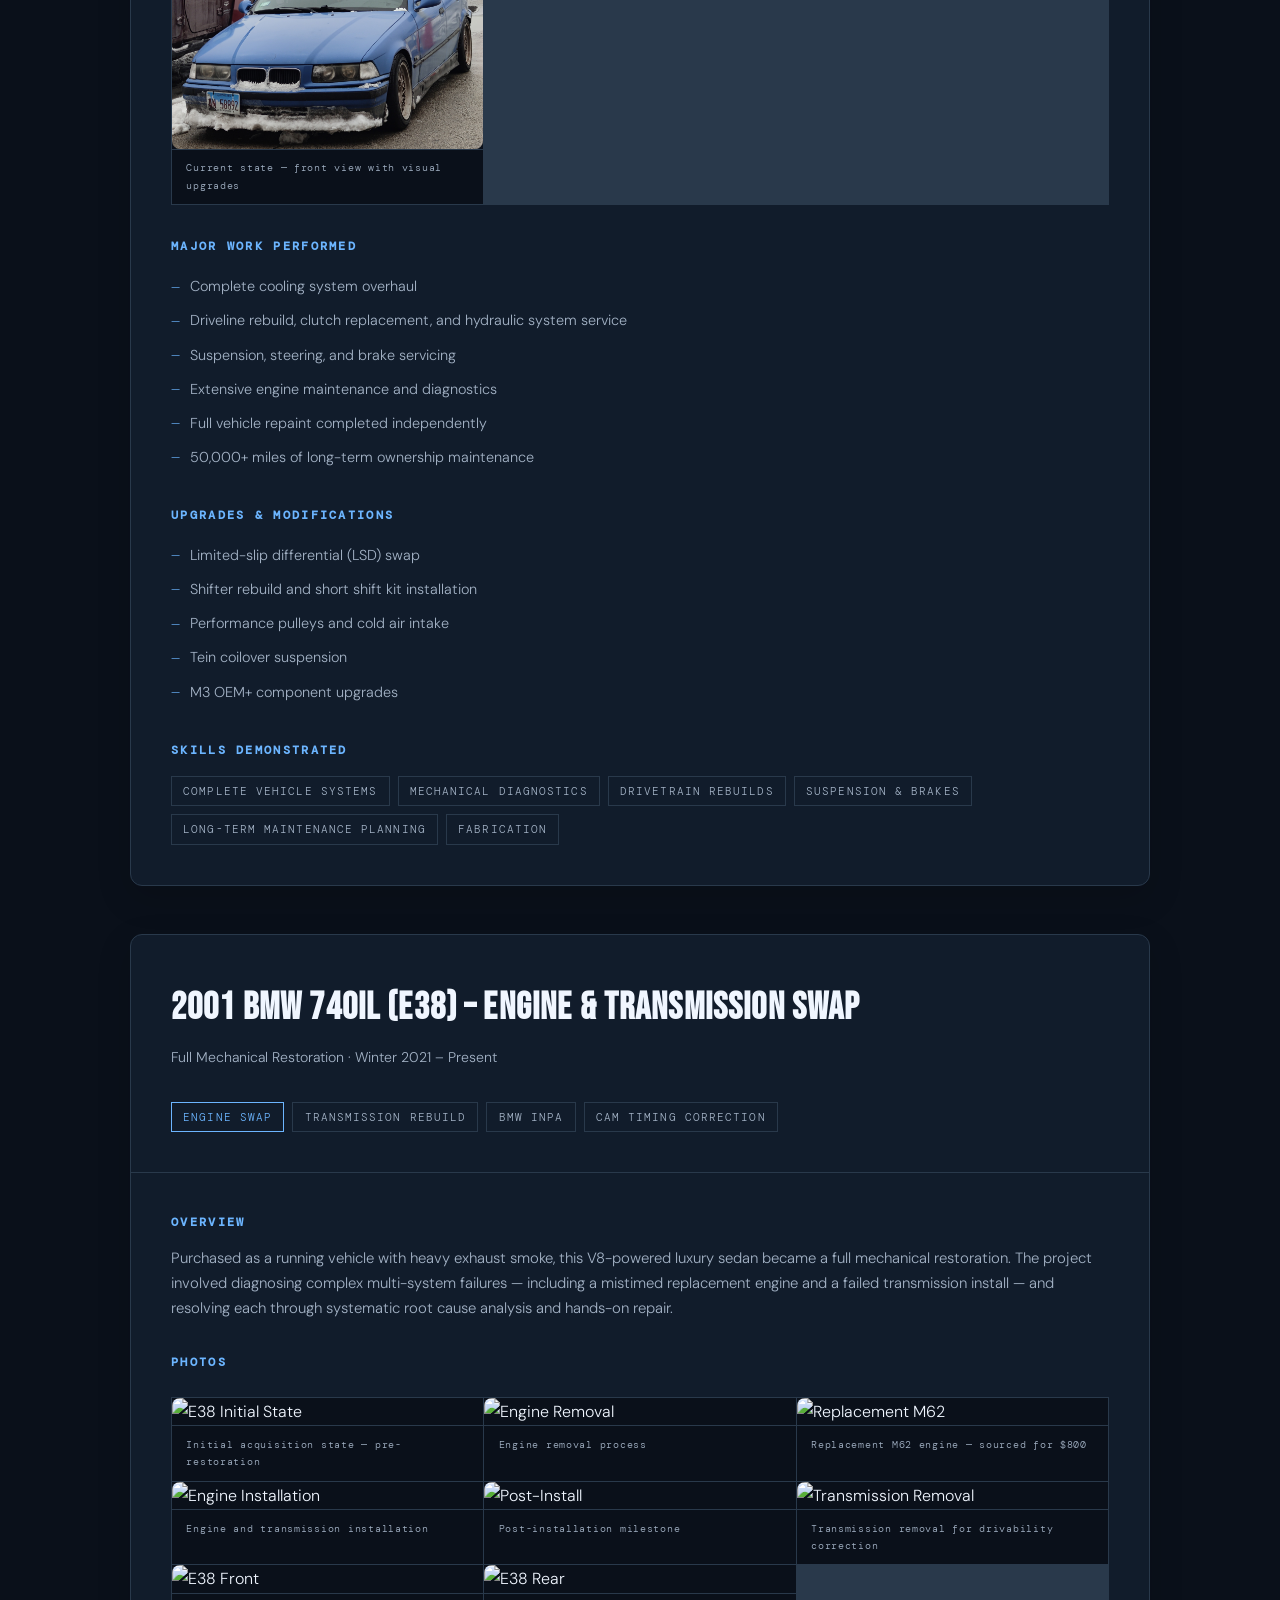
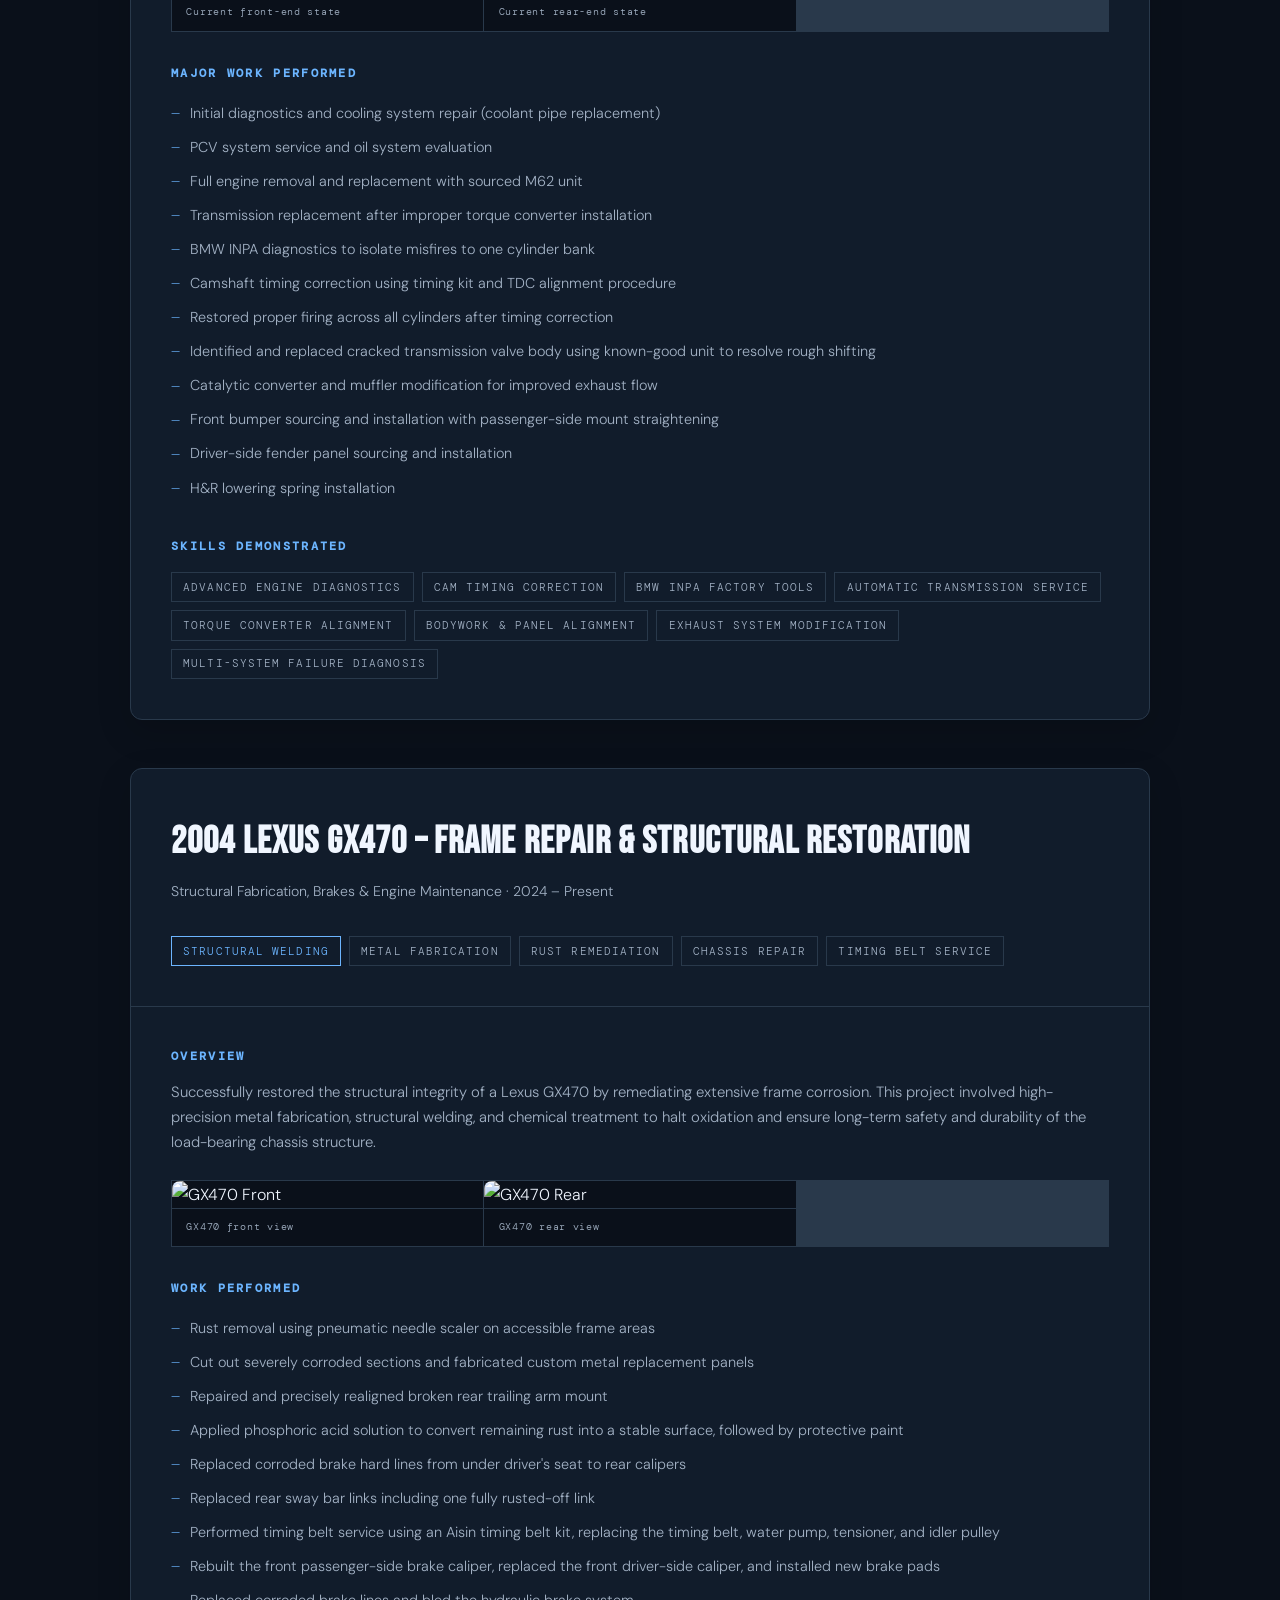
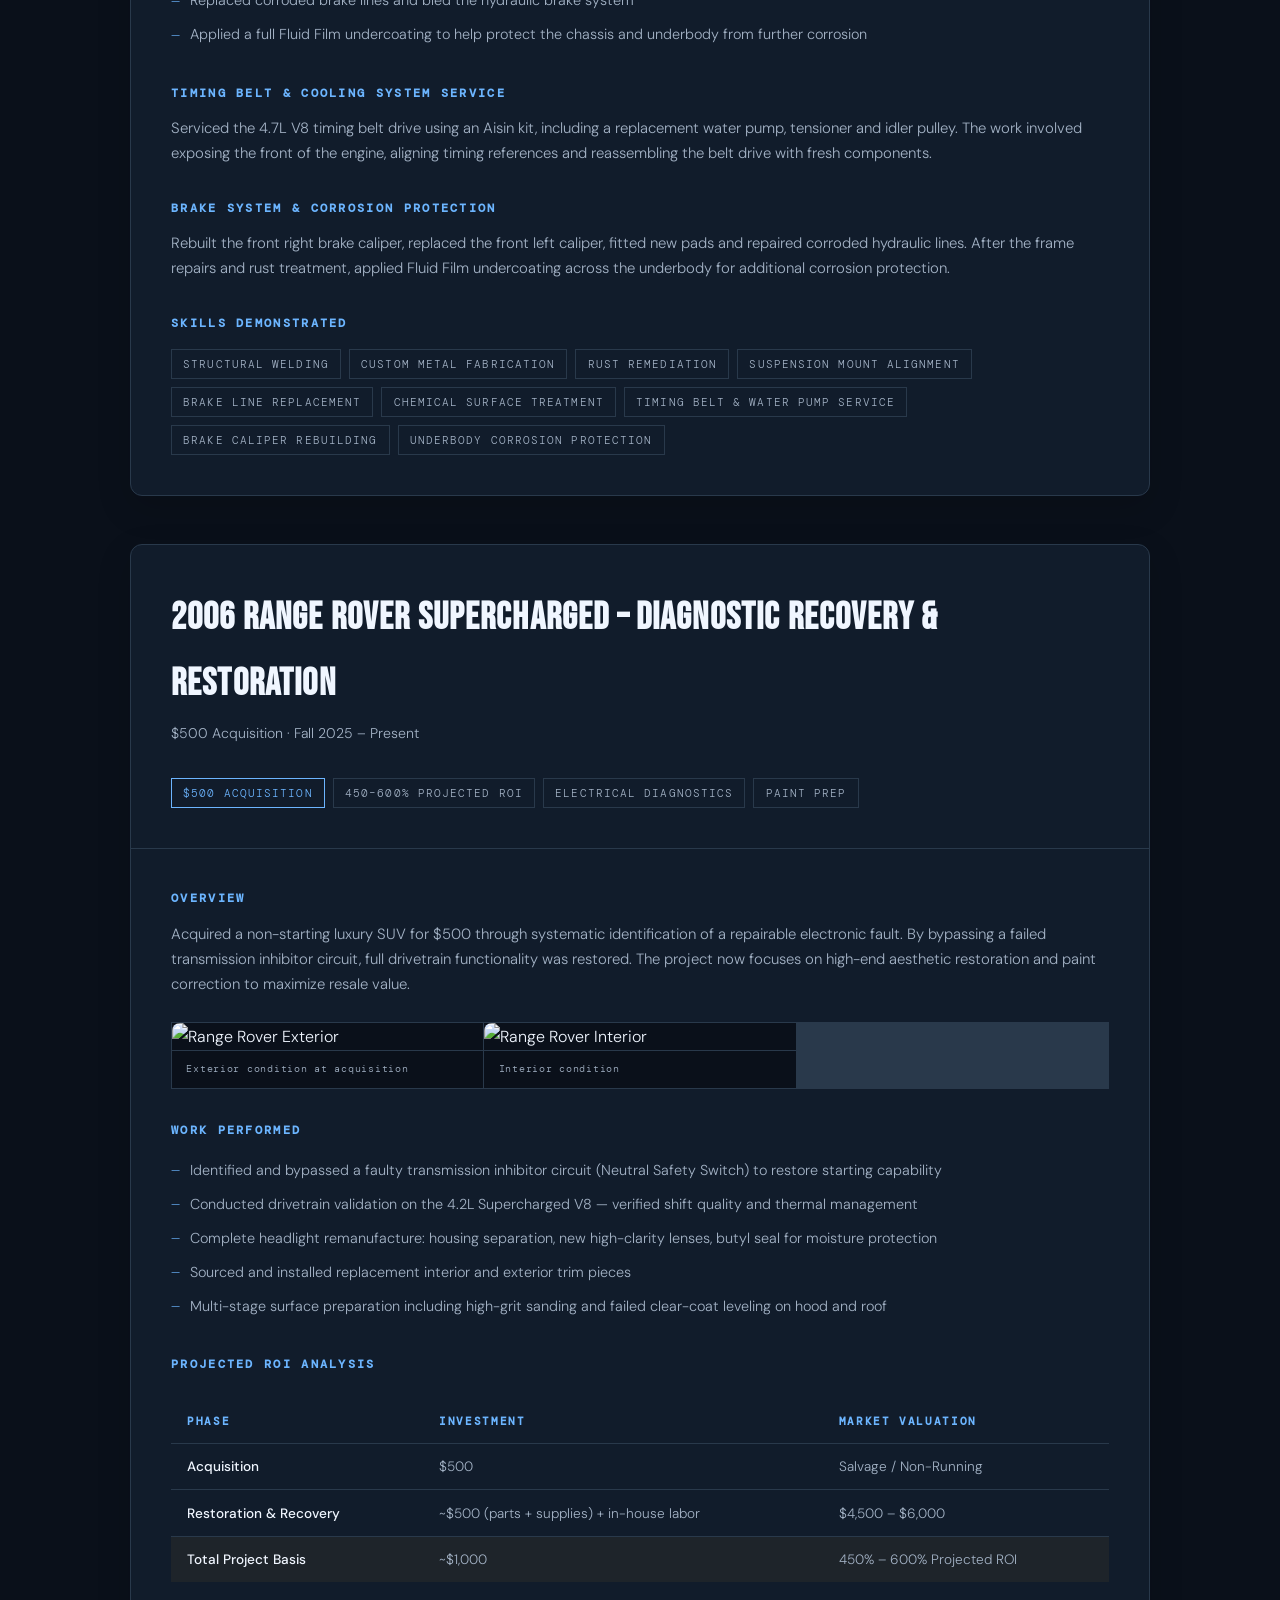
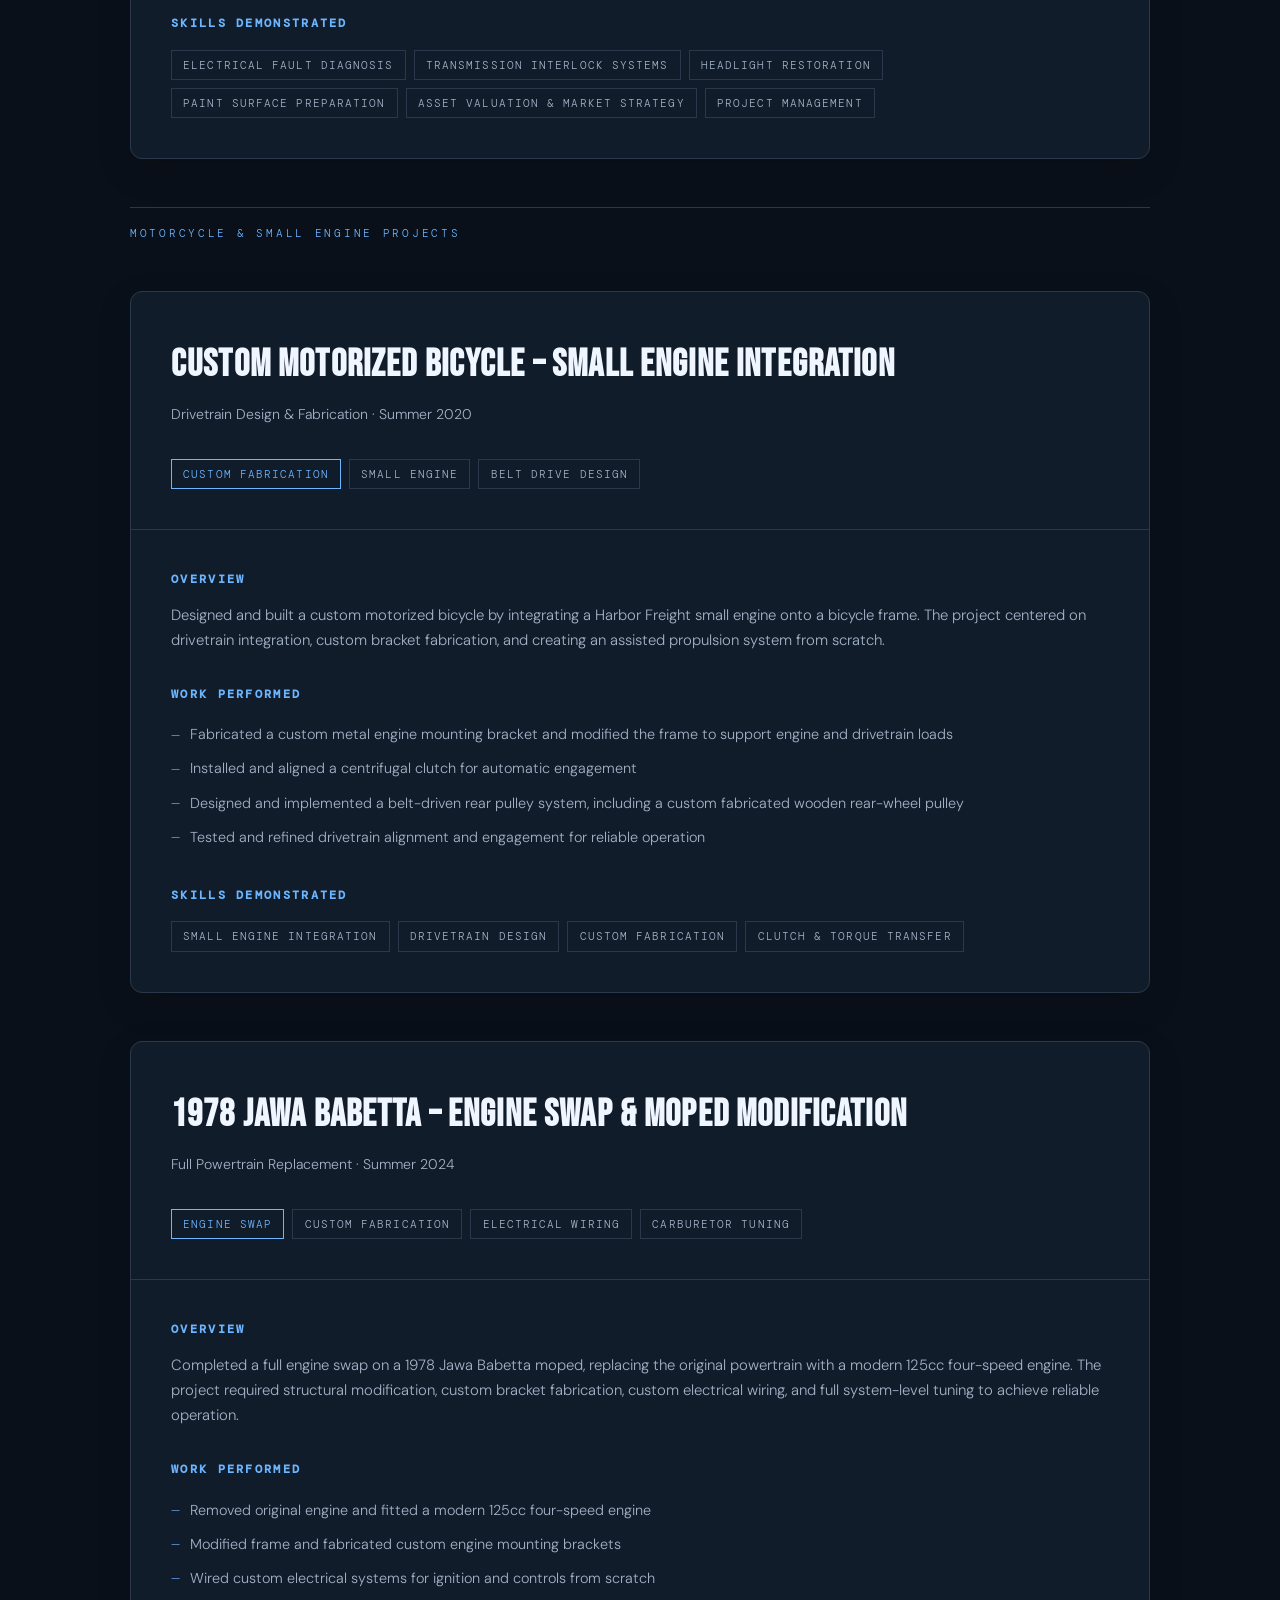
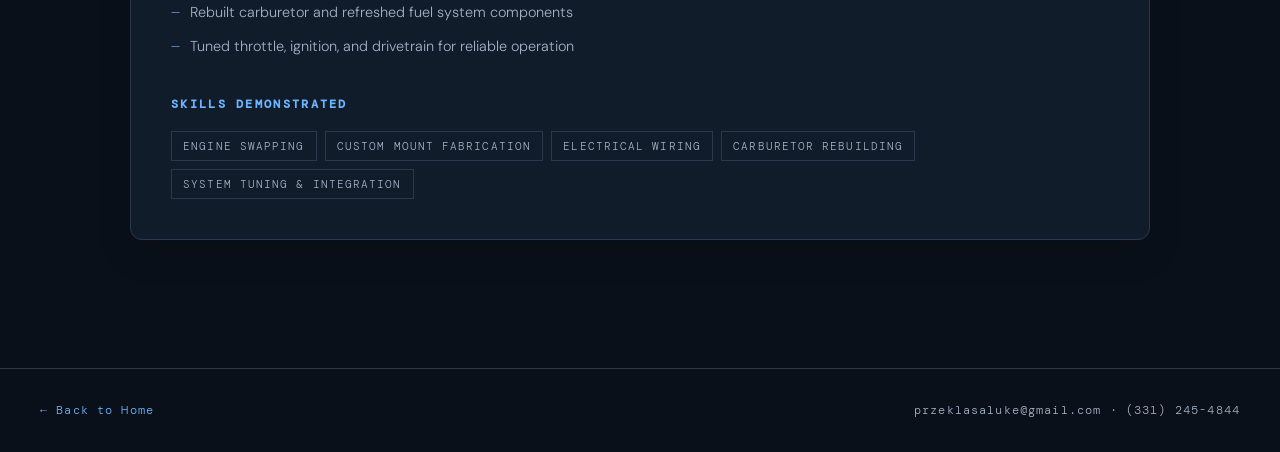
==== commit 171a2421: "Expand GX470 case study with timing belt, brake repairs and undercoating" ====
--- a/automotive.html
+++ b/automotive.html
@@ -332,7 +332,8 @@
     }
   </style>
   <link rel="stylesheet" href="portfolio-2026.css?v=1">
-<style>.project-block{scroll-margin-top:95px}html{scroll-padding-top:95px}.project-jump{display:flex;flex-wrap:wrap;gap:10px;margin:25px 0 0}.project-jump a{color:#d4e9ff;background:#15283d;border:1px solid #365675;padding:9px 14px;border-radius:8px;text-decoration:none;font-size:.85rem}.project-jump a:hover{border-color:#80c5ff;color:#80c5ff}</style></head>
+<style>.project-block{scroll-margin-top:95px}html{scroll-padding-top:95px}.project-jump{display:flex;flex-wrap:wrap;gap:10px;margin:25px 0 0}.project-jump a{color:#d4e9ff;background:#15283d;border:1px solid #365675;padding:9px 14px;border-radius:8px;text-decoration:none;font-size:.85rem}.project-jump a:hover{border-color:#80c5ff;color:#80c5ff}</style>  <link rel="stylesheet" href="project-lightbox.css?v=1">
+</head>
 <body>
 
 <nav>
@@ -513,13 +514,14 @@
     <div class="project-header">
       <div class="project-header-left">
         <h2>2004 Lexus GX470 – Frame Repair & Structural Restoration</h2>
-        <p>Structural Fabrication & Rust Remediation · Summer 2024 – Summer 2025</p>
+        <p>Structural Fabrication, Brakes & Engine Maintenance · 2024 – Present</p>
       </div>
       <div class="project-tools">
         <span class="tag tag-accent">Structural Welding</span>
         <span class="tag">Metal Fabrication</span>
         <span class="tag">Rust Remediation</span>
         <span class="tag">Chassis Repair</span>
+        <span class="tag">Timing Belt Service</span>
       </div>
     </div>
     <div class="project-body">
@@ -545,8 +547,16 @@
         <li>Applied phosphoric acid solution to convert remaining rust into a stable surface, followed by protective paint</li>
         <li>Replaced corroded brake hard lines from under driver's seat to rear calipers</li>
         <li>Replaced rear sway bar links including one fully rusted-off link</li>
+        <li>Performed timing belt service using an Aisin timing belt kit, replacing the timing belt, water pump, tensioner, and idler pulley</li>
+        <li>Rebuilt the front passenger-side brake caliper, replaced the front driver-side caliper, and installed new brake pads</li>
+        <li>Replaced corroded brake lines and bled the hydraulic brake system</li>
+        <li>Applied a full Fluid Film undercoating to help protect the chassis and underbody from further corrosion</li>
       </ul>
 
+      <h3>Timing Belt & Cooling System Service</h3>
+      <p>Serviced the 4.7L V8 timing belt drive using an Aisin kit, including a replacement water pump, tensioner and idler pulley. The work involved exposing the front of the engine, aligning timing references and reassembling the belt drive with fresh components.</p>
+      <h3>Brake System & Corrosion Protection</h3>
+      <p>Rebuilt the front right brake caliper, replaced the front left caliper, fitted new pads and repaired corroded hydraulic lines. After the frame repairs and rust treatment, applied Fluid Film undercoating across the underbody for additional corrosion protection.</p>
       <h3>Skills Demonstrated</h3>
       <div class="skills-chips">
         <span class="tag">Structural Welding</span>
@@ -555,6 +565,9 @@
         <span class="tag">Suspension Mount Alignment</span>
         <span class="tag">Brake Line Replacement</span>
         <span class="tag">Chemical Surface Treatment</span>
+        <span class="tag">Timing Belt & Water Pump Service</span>
+        <span class="tag">Brake Caliper Rebuilding</span>
+        <span class="tag">Underbody Corrosion Protection</span>
       </div>
     </div>
   </div>
@@ -719,5 +732,6 @@
   <span>przeklasaluke@gmail.com · (331) 245-4844</span>
 </footer>
 
+  <script src="project-lightbox.js?v=1" defer></script>
 </body>
 </html>
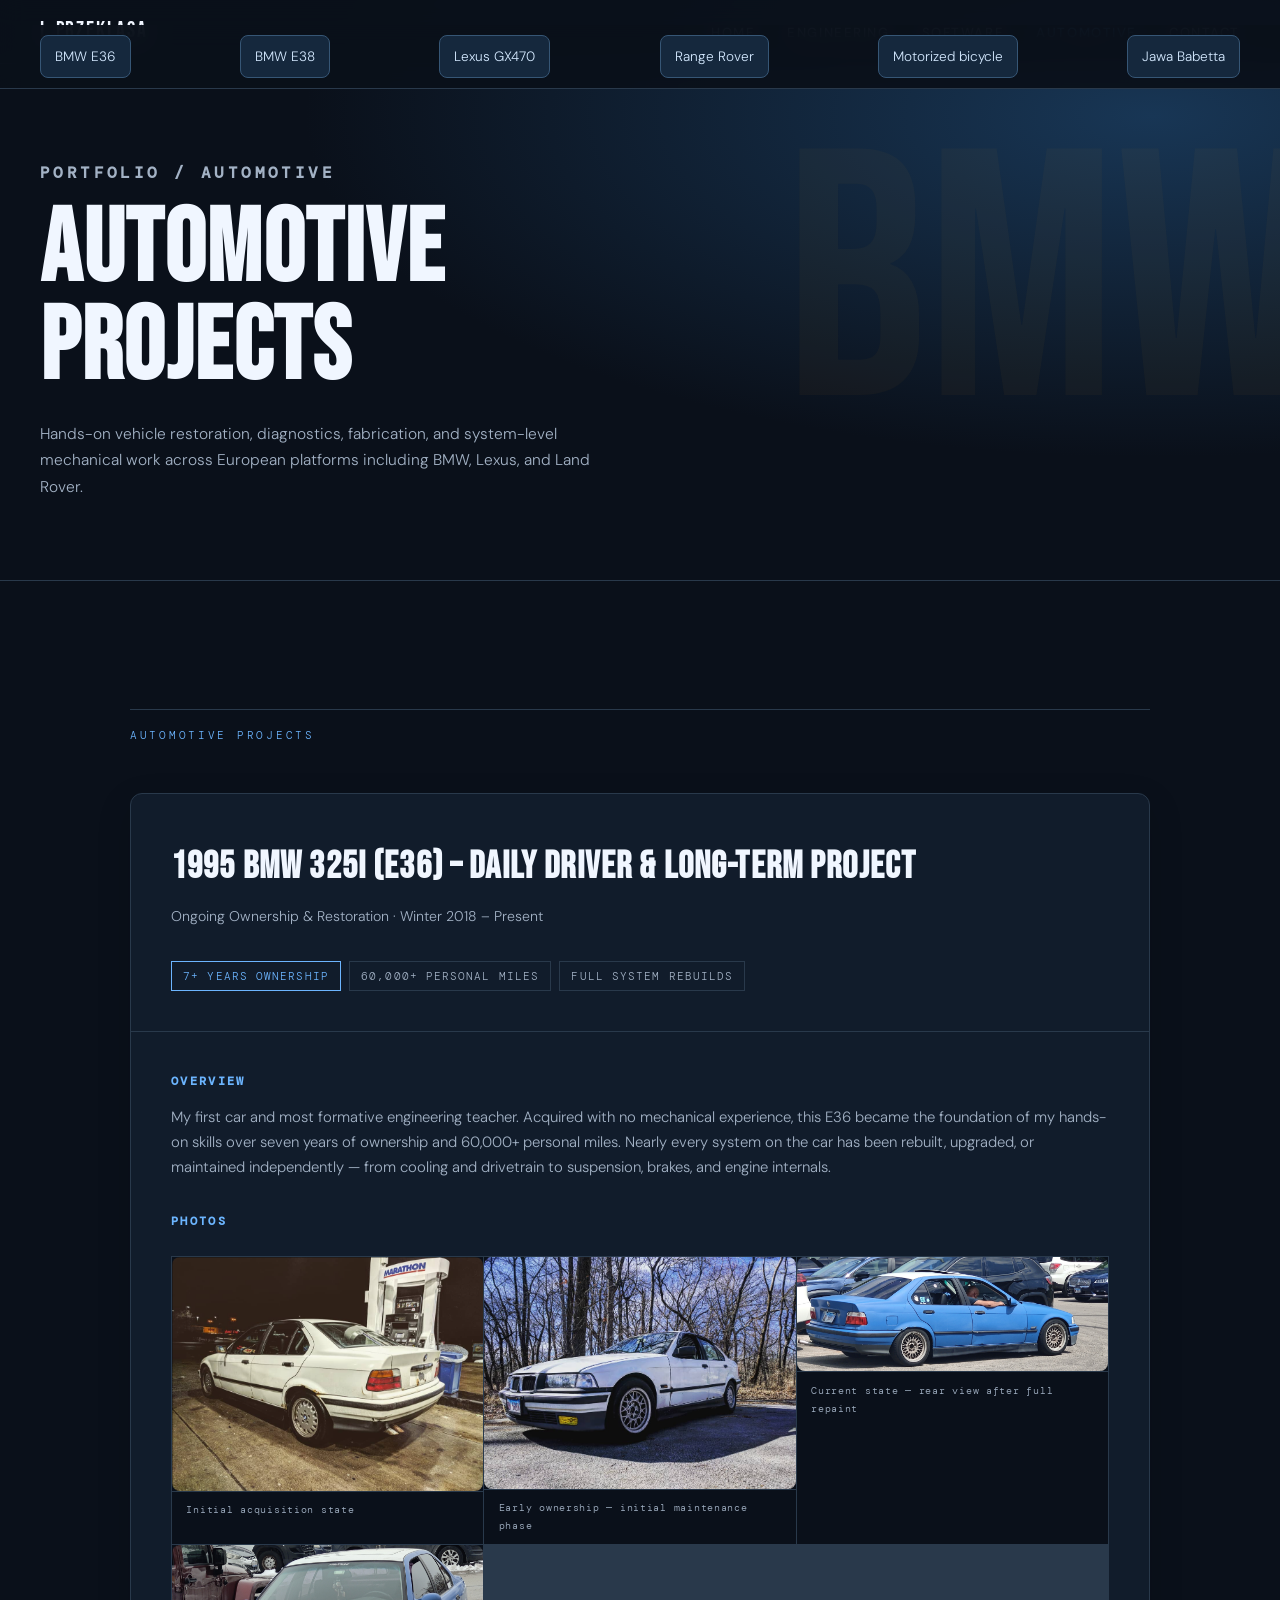
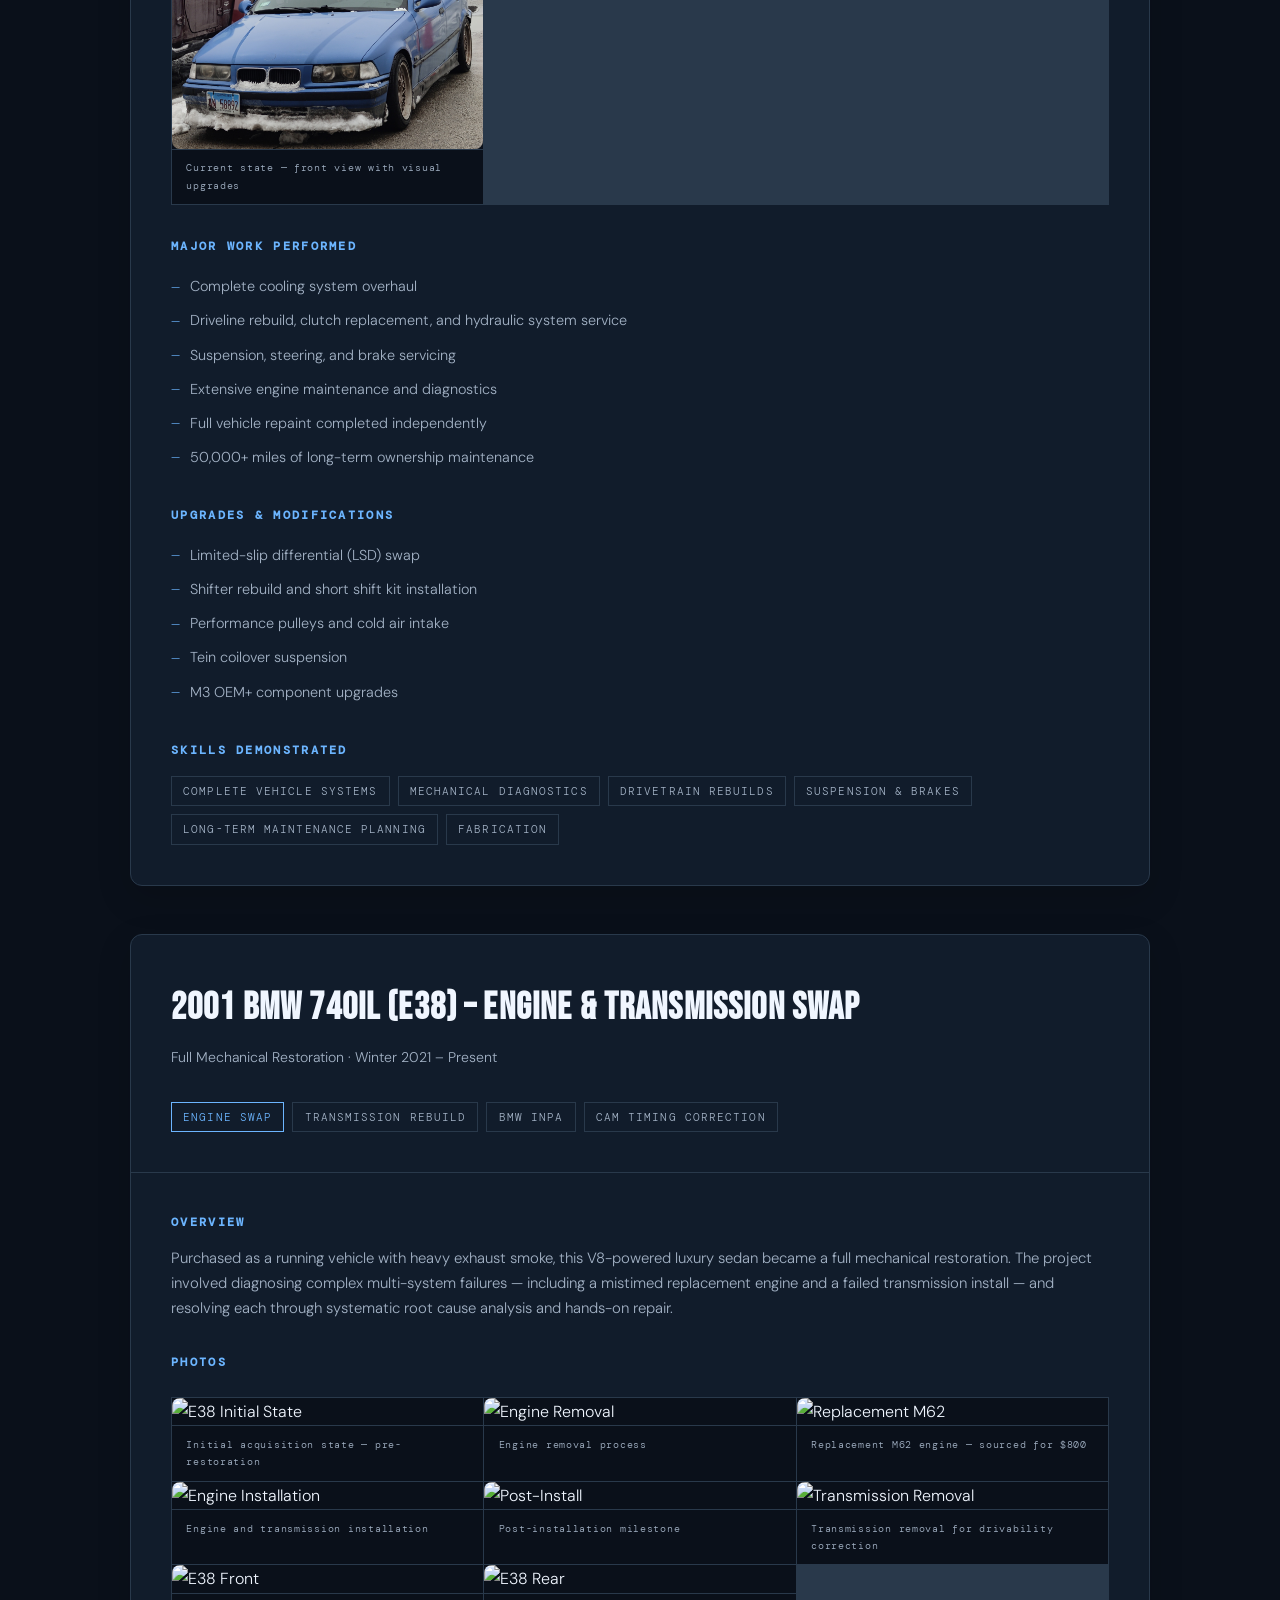
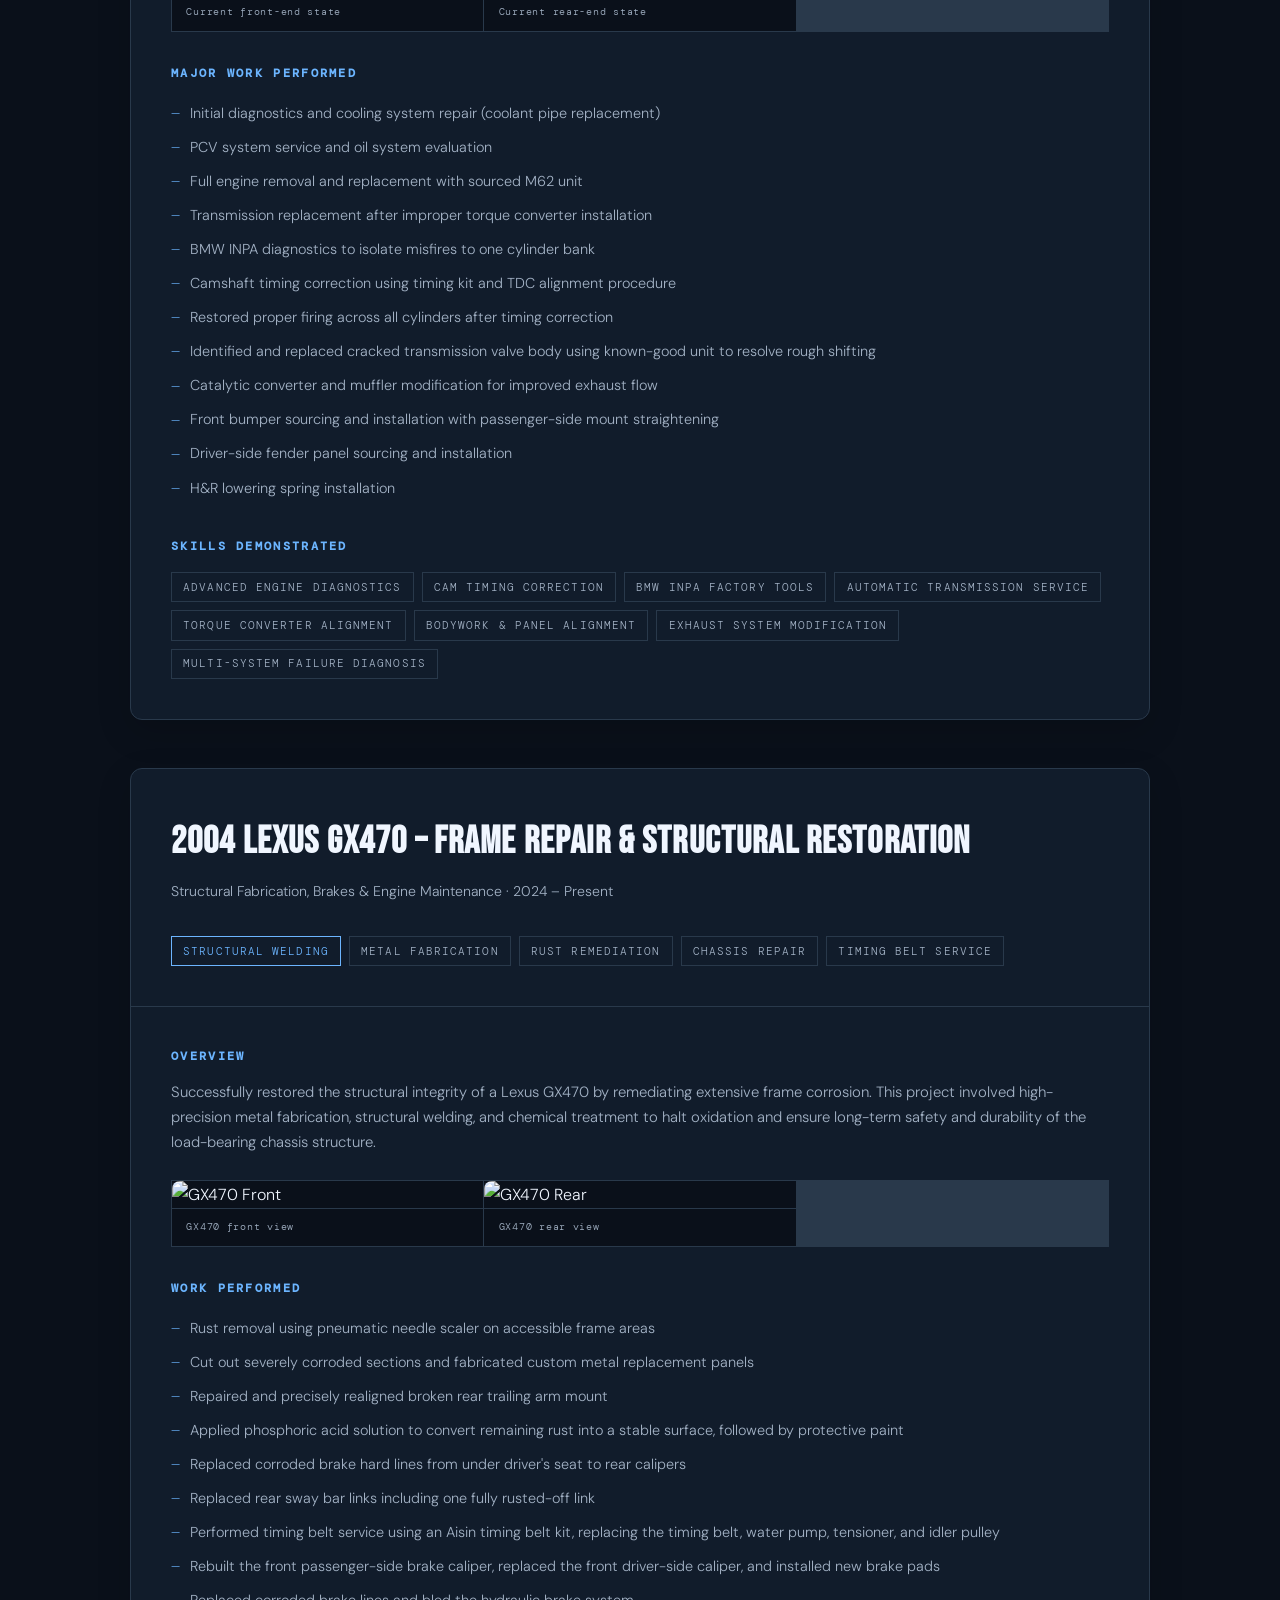
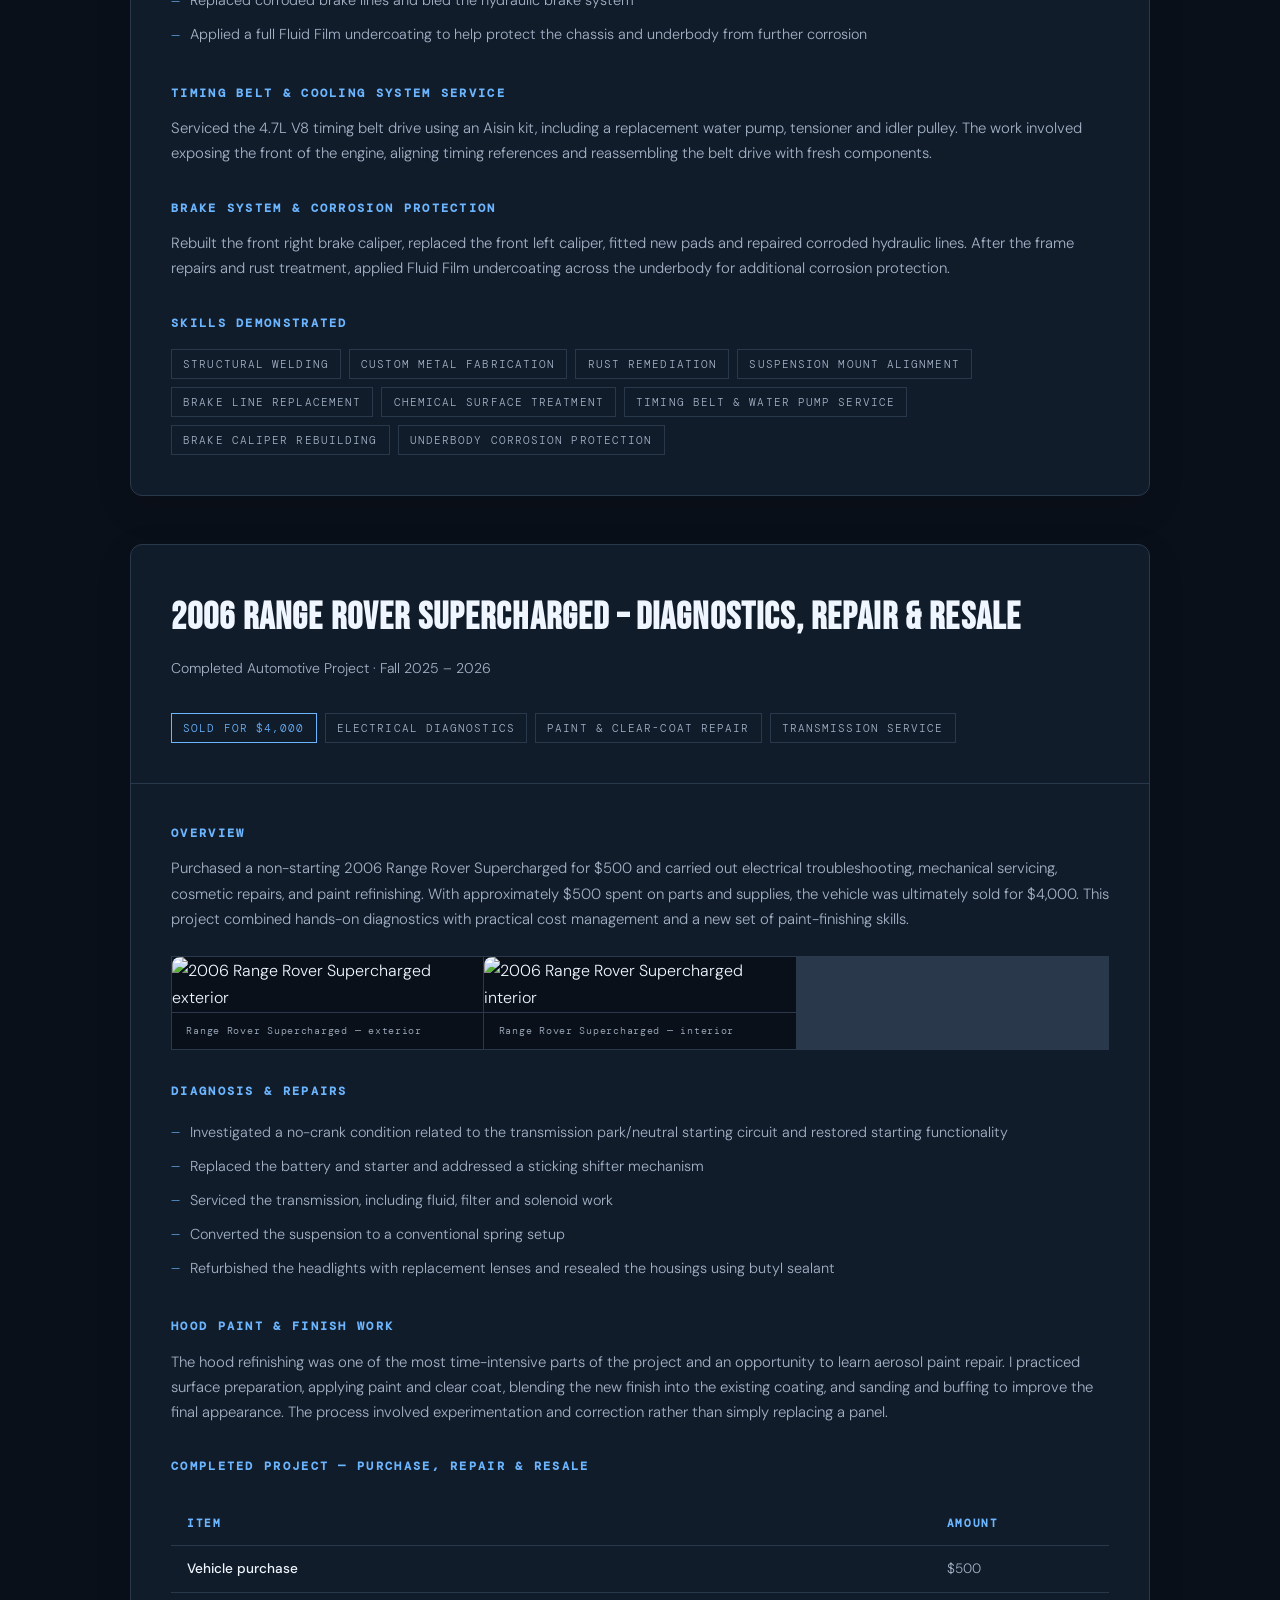
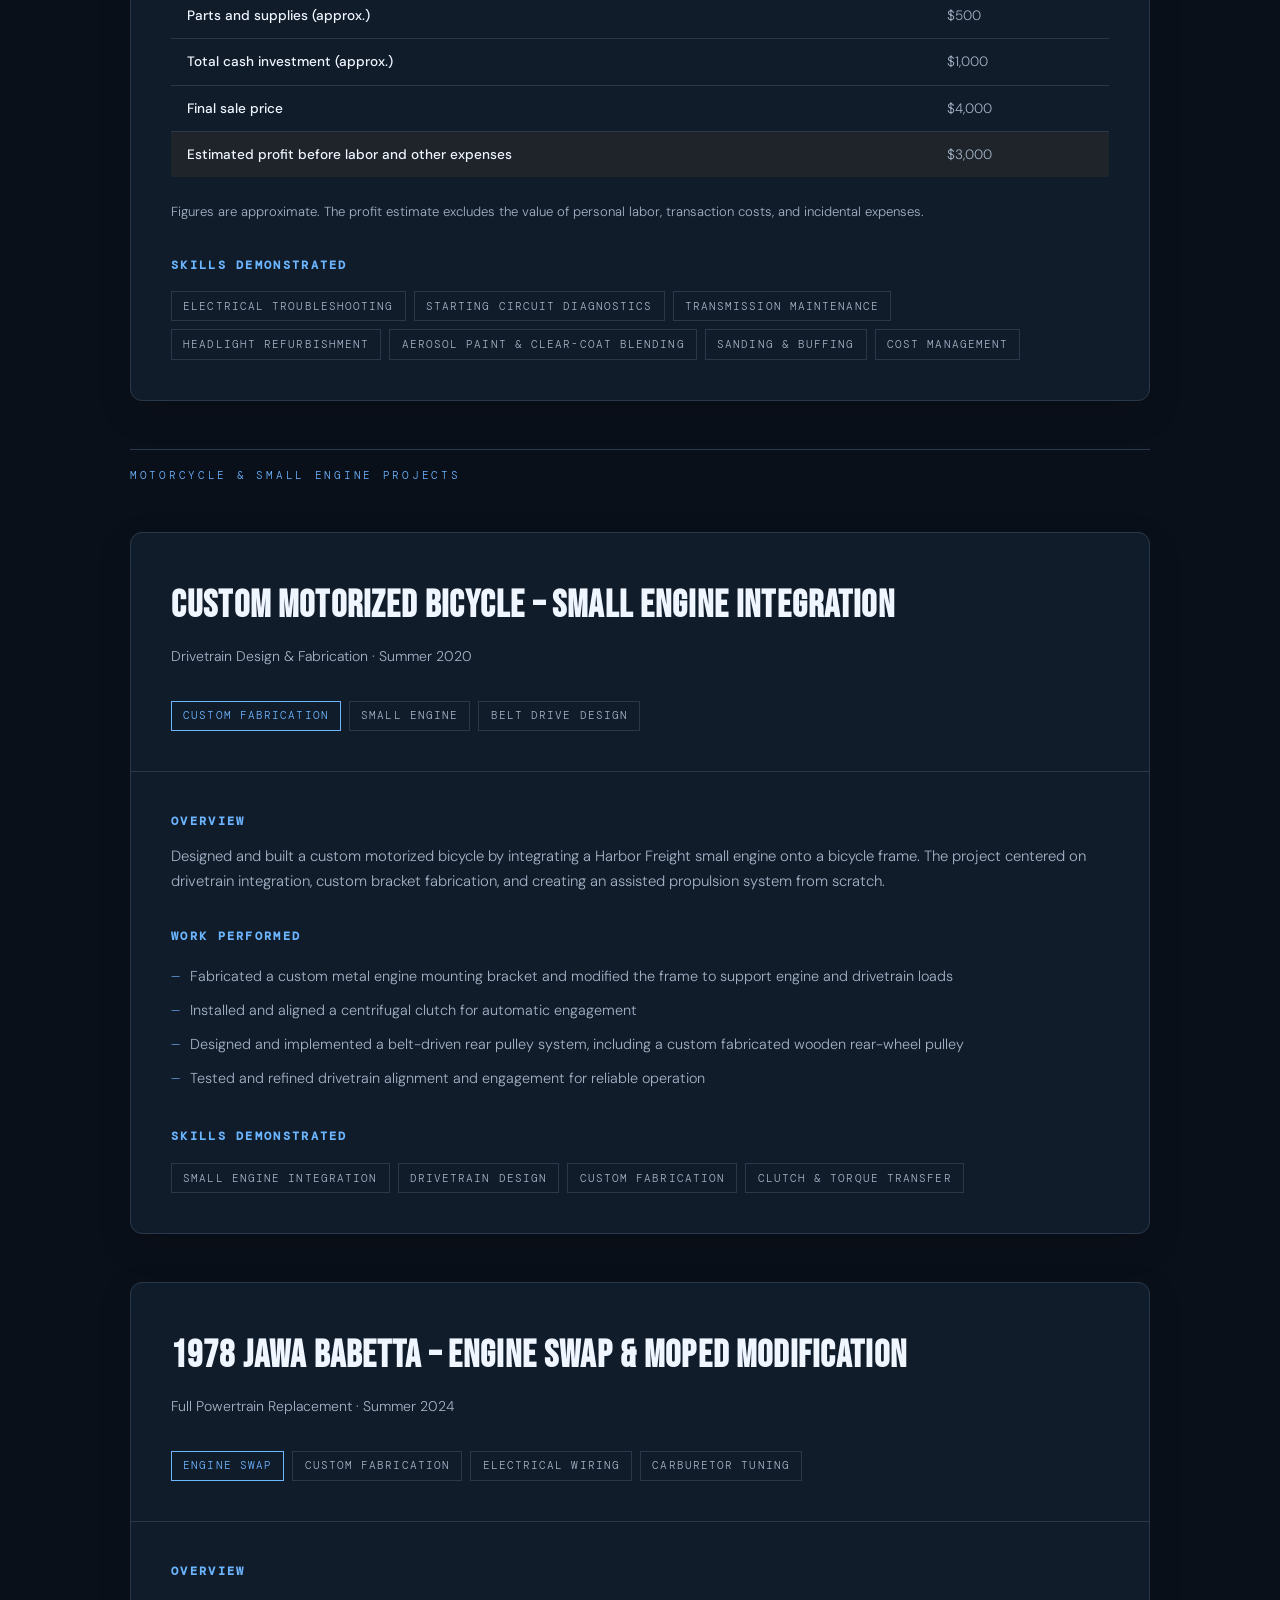
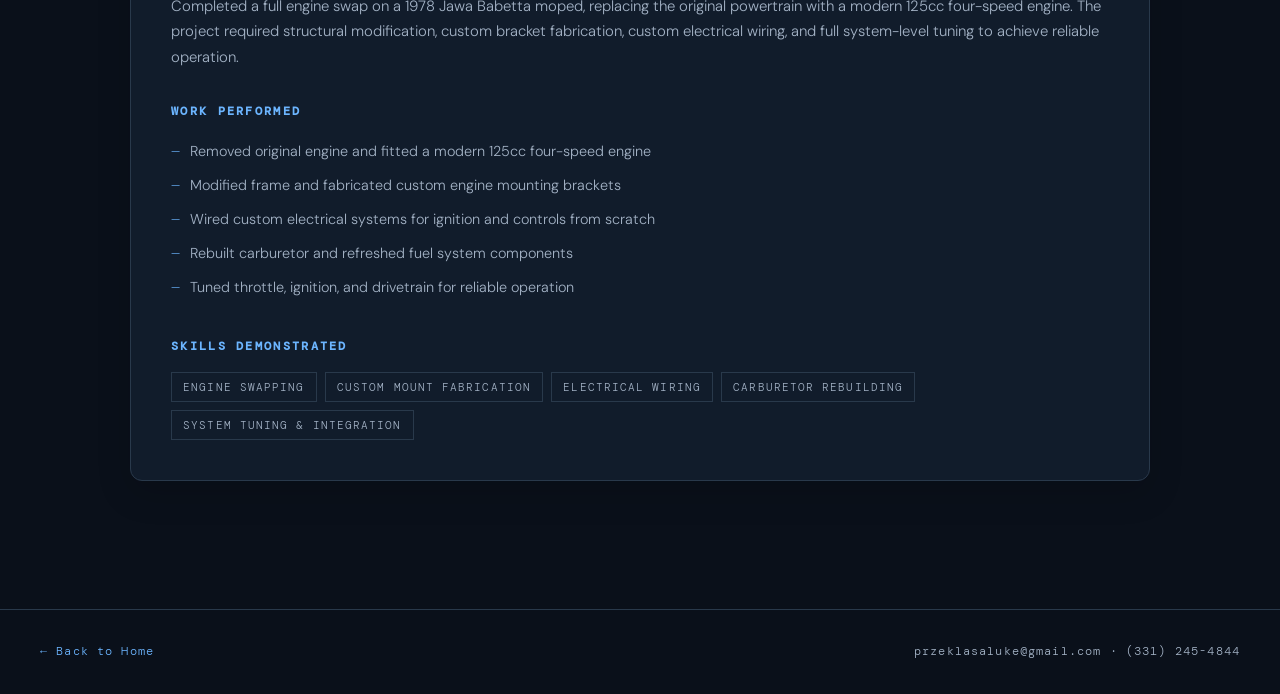
==== commit 241c98ca: "Update sold Range Rover project with actual financial outcome and paint refinishing" ====
--- a/automotive.html
+++ b/automotive.html
@@ -576,76 +576,65 @@
   <div class="project-block" id="range-rover-l322">
     <div class="project-header">
       <div class="project-header-left">
-        <h2>2006 Range Rover Supercharged – Diagnostic Recovery & Restoration</h2>
-        <p>$500 Acquisition · Fall 2025 – Present</p>
+        <h2>2006 Range Rover Supercharged – Diagnostics, Repair & Resale</h2>
+        <p>Completed Automotive Project · Fall 2025 – 2026</p>
       </div>
       <div class="project-tools">
-        <span class="tag tag-accent">$500 Acquisition</span>
-        <span class="tag">450–600% Projected ROI</span>
+        <span class="tag tag-accent">Sold for $4,000</span>
         <span class="tag">Electrical Diagnostics</span>
-        <span class="tag">Paint Prep</span>
+        <span class="tag">Paint &amp; Clear-Coat Repair</span>
+        <span class="tag">Transmission Service</span>
       </div>
     </div>
     <div class="project-body">
       <h3>Overview</h3>
-      <p>Acquired a non-starting luxury SUV for $500 through systematic identification of a repairable electronic fault. By bypassing a failed transmission inhibitor circuit, full drivetrain functionality was restored. The project now focuses on high-end aesthetic restoration and paint correction to maximize resale value.</p>
+      <p>Purchased a non-starting 2006 Range Rover Supercharged for $500 and carried out electrical troubleshooting, mechanical servicing, cosmetic repairs, and paint refinishing. With approximately $500 spent on parts and supplies, the vehicle was ultimately sold for $4,000. This project combined hands-on diagnostics with practical cost management and a new set of paint-finishing skills.</p>
 
       <div class="photo-grid">
         <figure>
-          <img src="images/range rover front.png" alt="Range Rover Exterior">
-          <figcaption>Exterior condition at acquisition</figcaption>
-        </figure>
-        <figure>
-          <img src="images/range rover interior.png" alt="Range Rover Interior">
-          <figcaption>Interior condition</figcaption>
-        </figure>
-      </div>
-
-      <h3>Work Performed</h3>
+          <img src="images/range rover front.png" alt="2006 Range Rover Supercharged exterior">
+          <figcaption>Range Rover Supercharged — exterior</figcaption>
+        </figure>
+        <figure>
+          <img src="images/range rover interior.png" alt="2006 Range Rover Supercharged interior">
+          <figcaption>Range Rover Supercharged — interior</figcaption>
+        </figure>
+      </div>
+
+      <h3>Diagnosis &amp; Repairs</h3>
       <ul>
-        <li>Identified and bypassed a faulty transmission inhibitor circuit (Neutral Safety Switch) to restore starting capability</li>
-        <li>Conducted drivetrain validation on the 4.2L Supercharged V8 — verified shift quality and thermal management</li>
-        <li>Complete headlight remanufacture: housing separation, new high-clarity lenses, butyl seal for moisture protection</li>
-        <li>Sourced and installed replacement interior and exterior trim pieces</li>
-        <li>Multi-stage surface preparation including high-grit sanding and failed clear-coat leveling on hood and roof</li>
+        <li>Investigated a no-crank condition related to the transmission park/neutral starting circuit and restored starting functionality</li>
+        <li>Replaced the battery and starter and addressed a sticking shifter mechanism</li>
+        <li>Serviced the transmission, including fluid, filter and solenoid work</li>
+        <li>Converted the suspension to a conventional spring setup</li>
+        <li>Refurbished the headlights with replacement lenses and resealed the housings using butyl sealant</li>
       </ul>
 
-      <h3>Projected ROI Analysis</h3>
+      <h3>Hood Paint &amp; Finish Work</h3>
+      <p>The hood refinishing was one of the most time-intensive parts of the project and an opportunity to learn aerosol paint repair. I practiced surface preparation, applying paint and clear coat, blending the new finish into the existing coating, and sanding and buffing to improve the final appearance. The process involved experimentation and correction rather than simply replacing a panel.</p>
+
+      <h3>Completed Project — Purchase, Repair &amp; Resale</h3>
       <table class="results-table">
-        <thead>
-          <tr>
-            <th>Phase</th>
-            <th>Investment</th>
-            <th>Market Valuation</th>
-          </tr>
-        </thead>
+        <thead><tr><th>Item</th><th>Amount</th></tr></thead>
         <tbody>
-          <tr>
-            <td>Acquisition</td>
-            <td>$500</td>
-            <td>Salvage / Non-Running</td>
-          </tr>
-          <tr>
-            <td>Restoration & Recovery</td>
-            <td>~$500 (parts + supplies) + in-house labor</td>
-            <td>$4,500 – $6,000</td>
-          </tr>
-          <tr class="highlight-row">
-            <td>Total Project Basis</td>
-            <td>~$1,000</td>
-            <td>450% – 600% Projected ROI</td>
-          </tr>
+          <tr><td>Vehicle purchase</td><td>$500</td></tr>
+          <tr><td>Parts and supplies (approx.)</td><td>$500</td></tr>
+          <tr><td>Total cash investment (approx.)</td><td>$1,000</td></tr>
+          <tr><td>Final sale price</td><td>$4,000</td></tr>
+          <tr class="highlight-row"><td>Estimated profit before labor and other expenses</td><td>$3,000</td></tr>
         </tbody>
       </table>
+      <p style="font-size:.82rem;color:var(--muted)">Figures are approximate. The profit estimate excludes the value of personal labor, transaction costs, and incidental expenses.</p>
 
       <h3>Skills Demonstrated</h3>
       <div class="skills-chips">
-        <span class="tag">Electrical Fault Diagnosis</span>
-        <span class="tag">Transmission Interlock Systems</span>
-        <span class="tag">Headlight Restoration</span>
-        <span class="tag">Paint Surface Preparation</span>
-        <span class="tag">Asset Valuation & Market Strategy</span>
-        <span class="tag">Project Management</span>
+        <span class="tag">Electrical Troubleshooting</span>
+        <span class="tag">Starting Circuit Diagnostics</span>
+        <span class="tag">Transmission Maintenance</span>
+        <span class="tag">Headlight Refurbishment</span>
+        <span class="tag">Aerosol Paint &amp; Clear-Coat Blending</span>
+        <span class="tag">Sanding &amp; Buffing</span>
+        <span class="tag">Cost Management</span>
       </div>
     </div>
   </div>
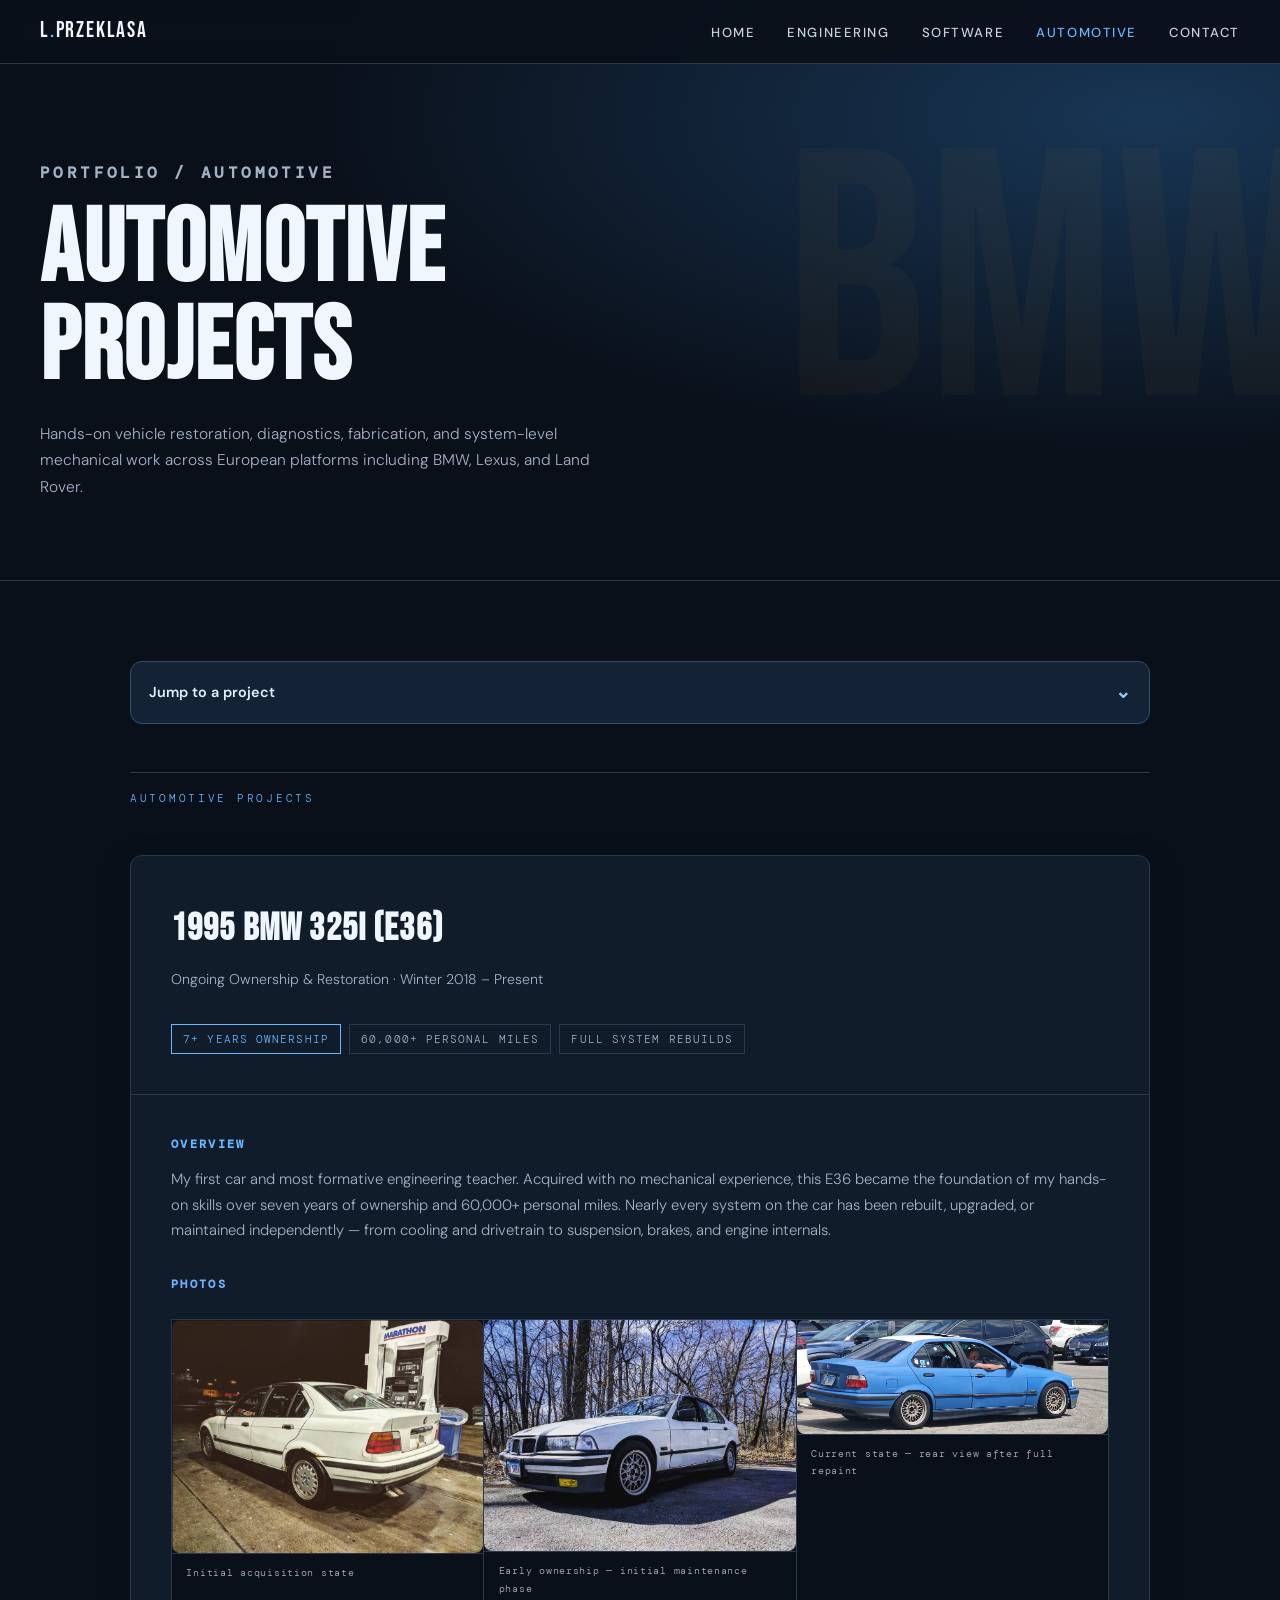
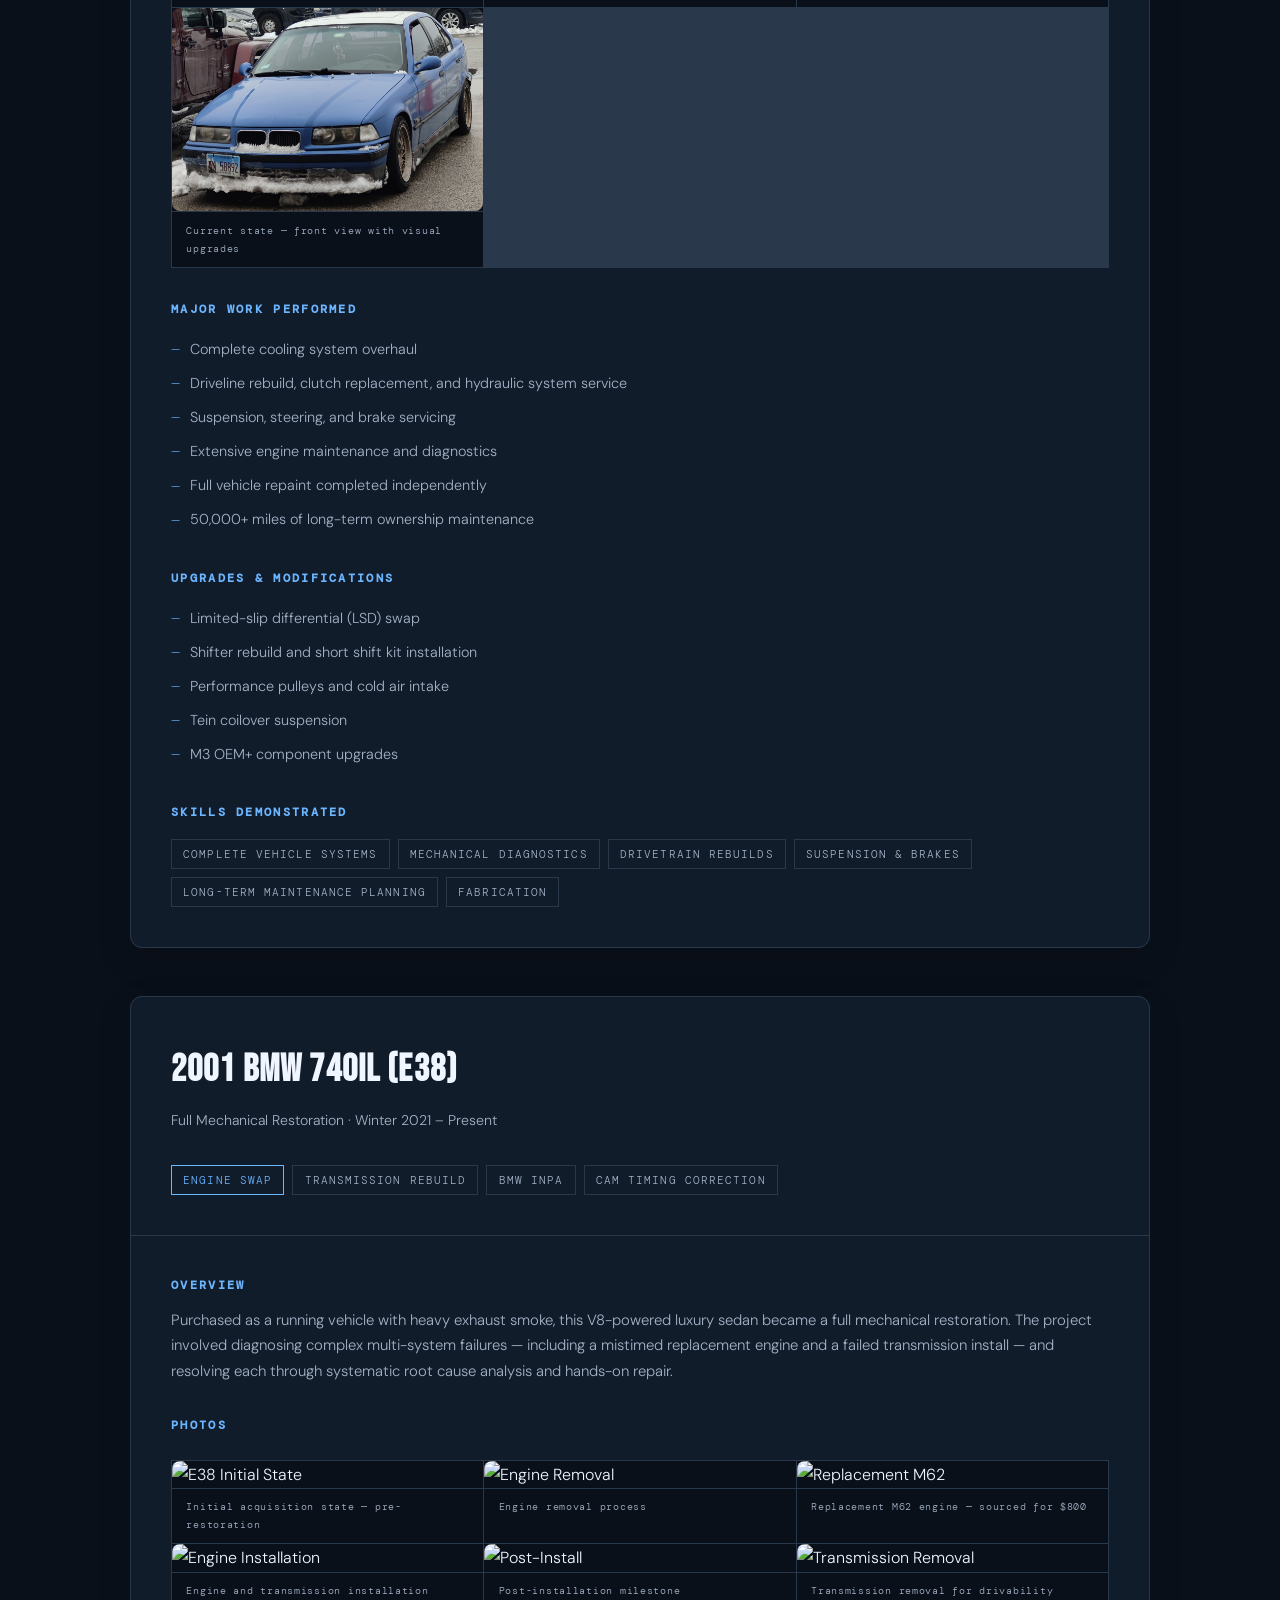
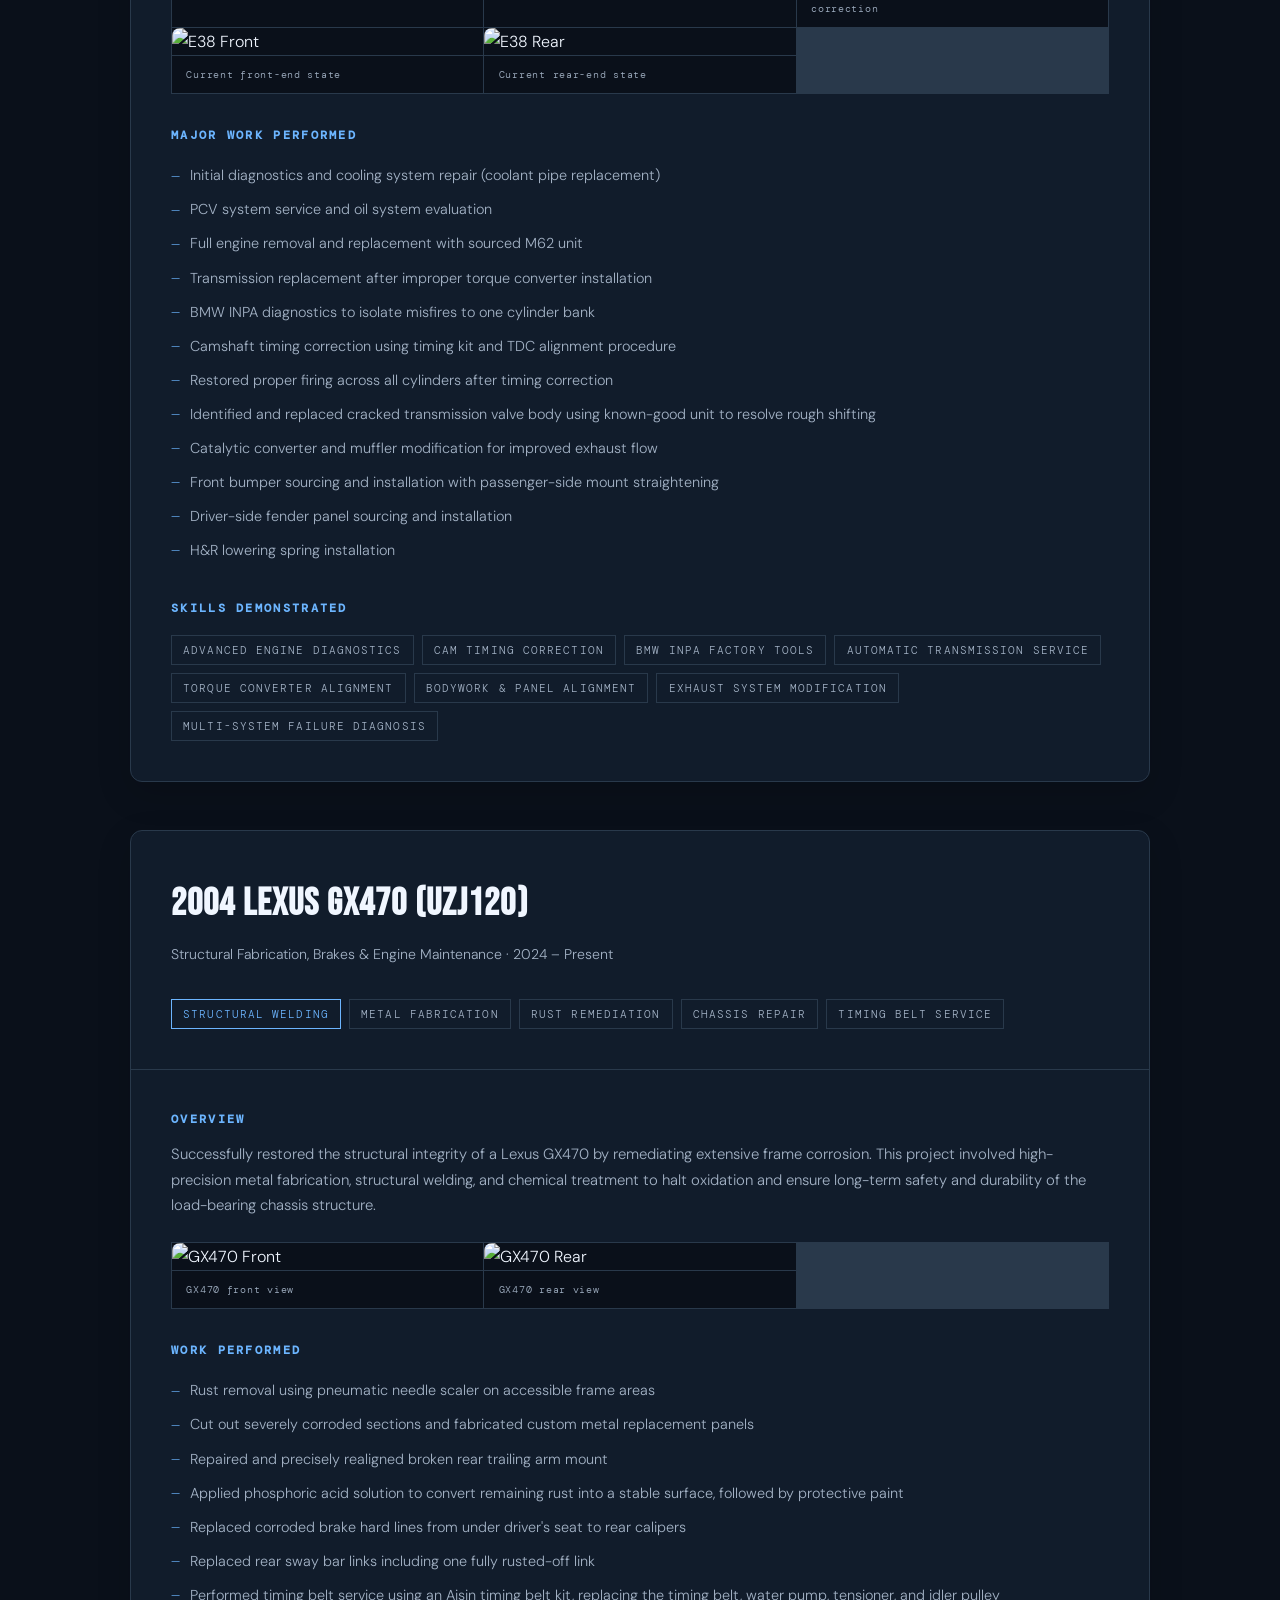
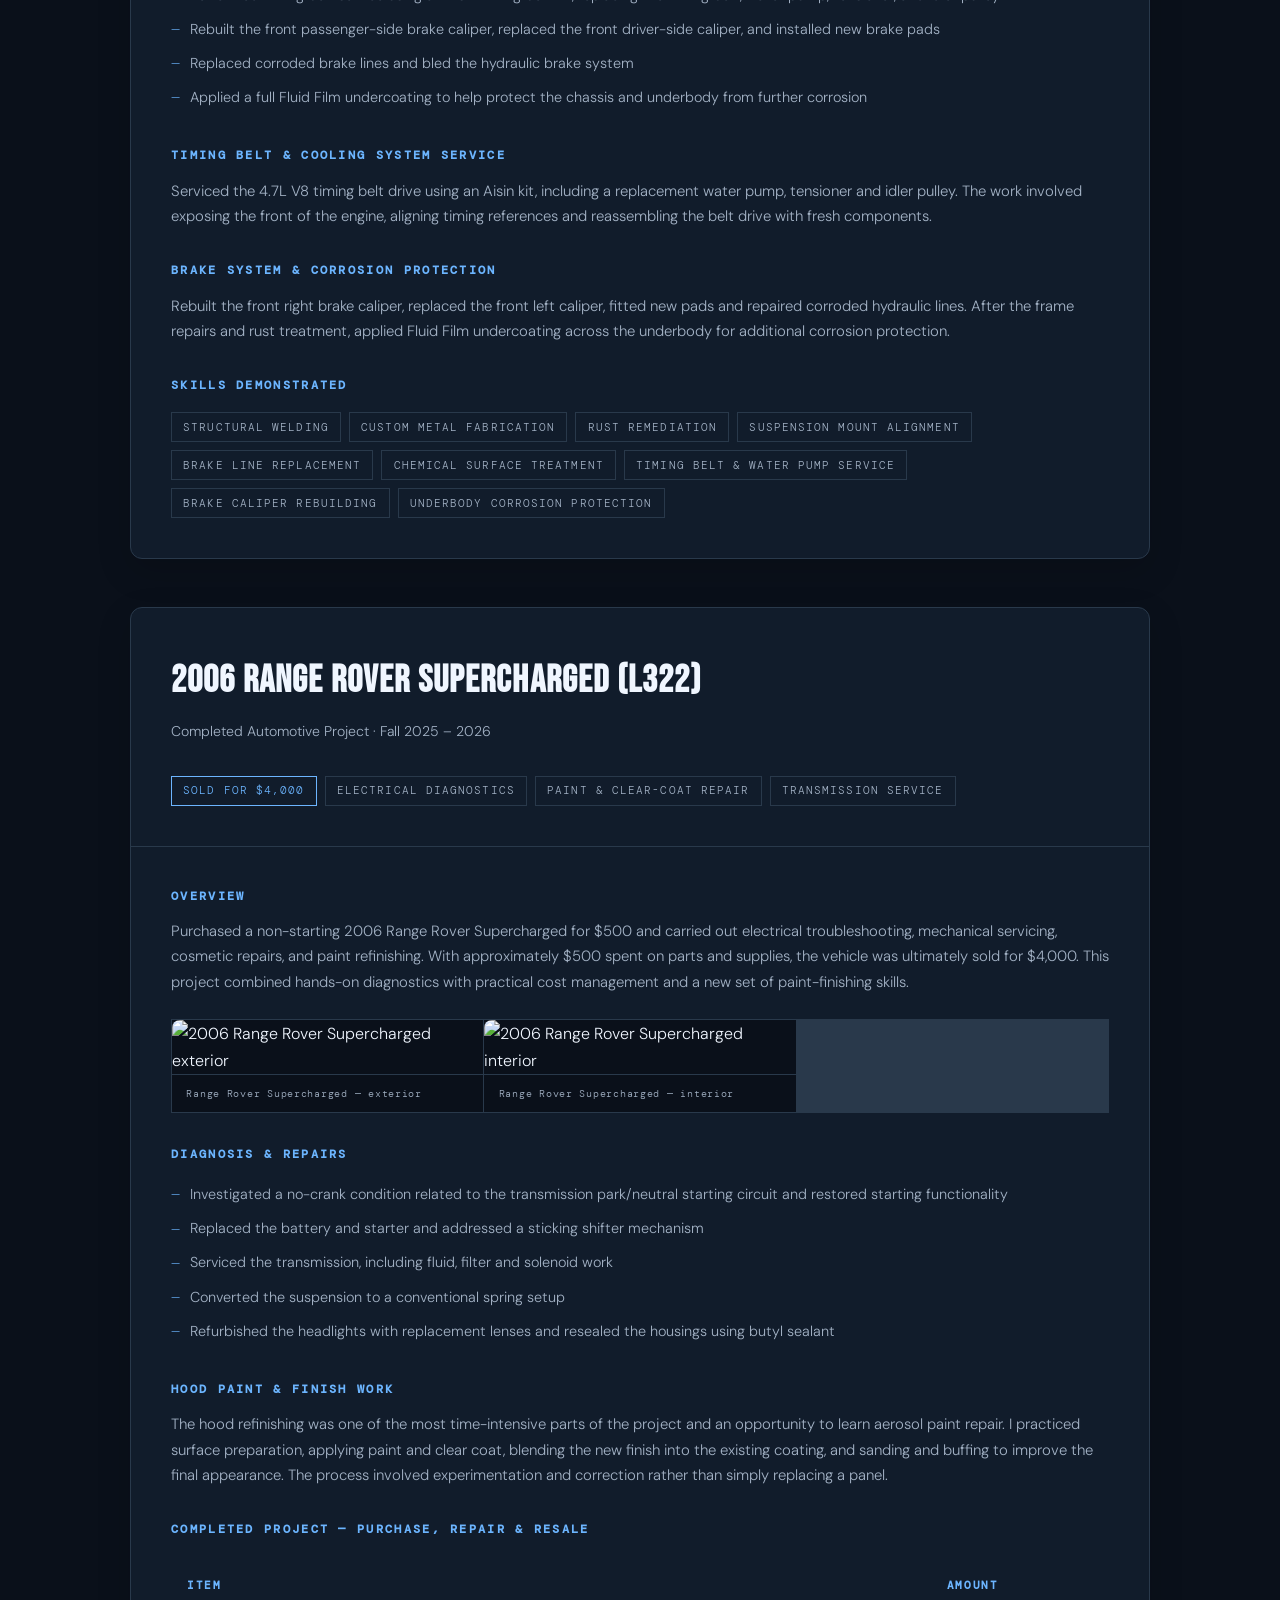
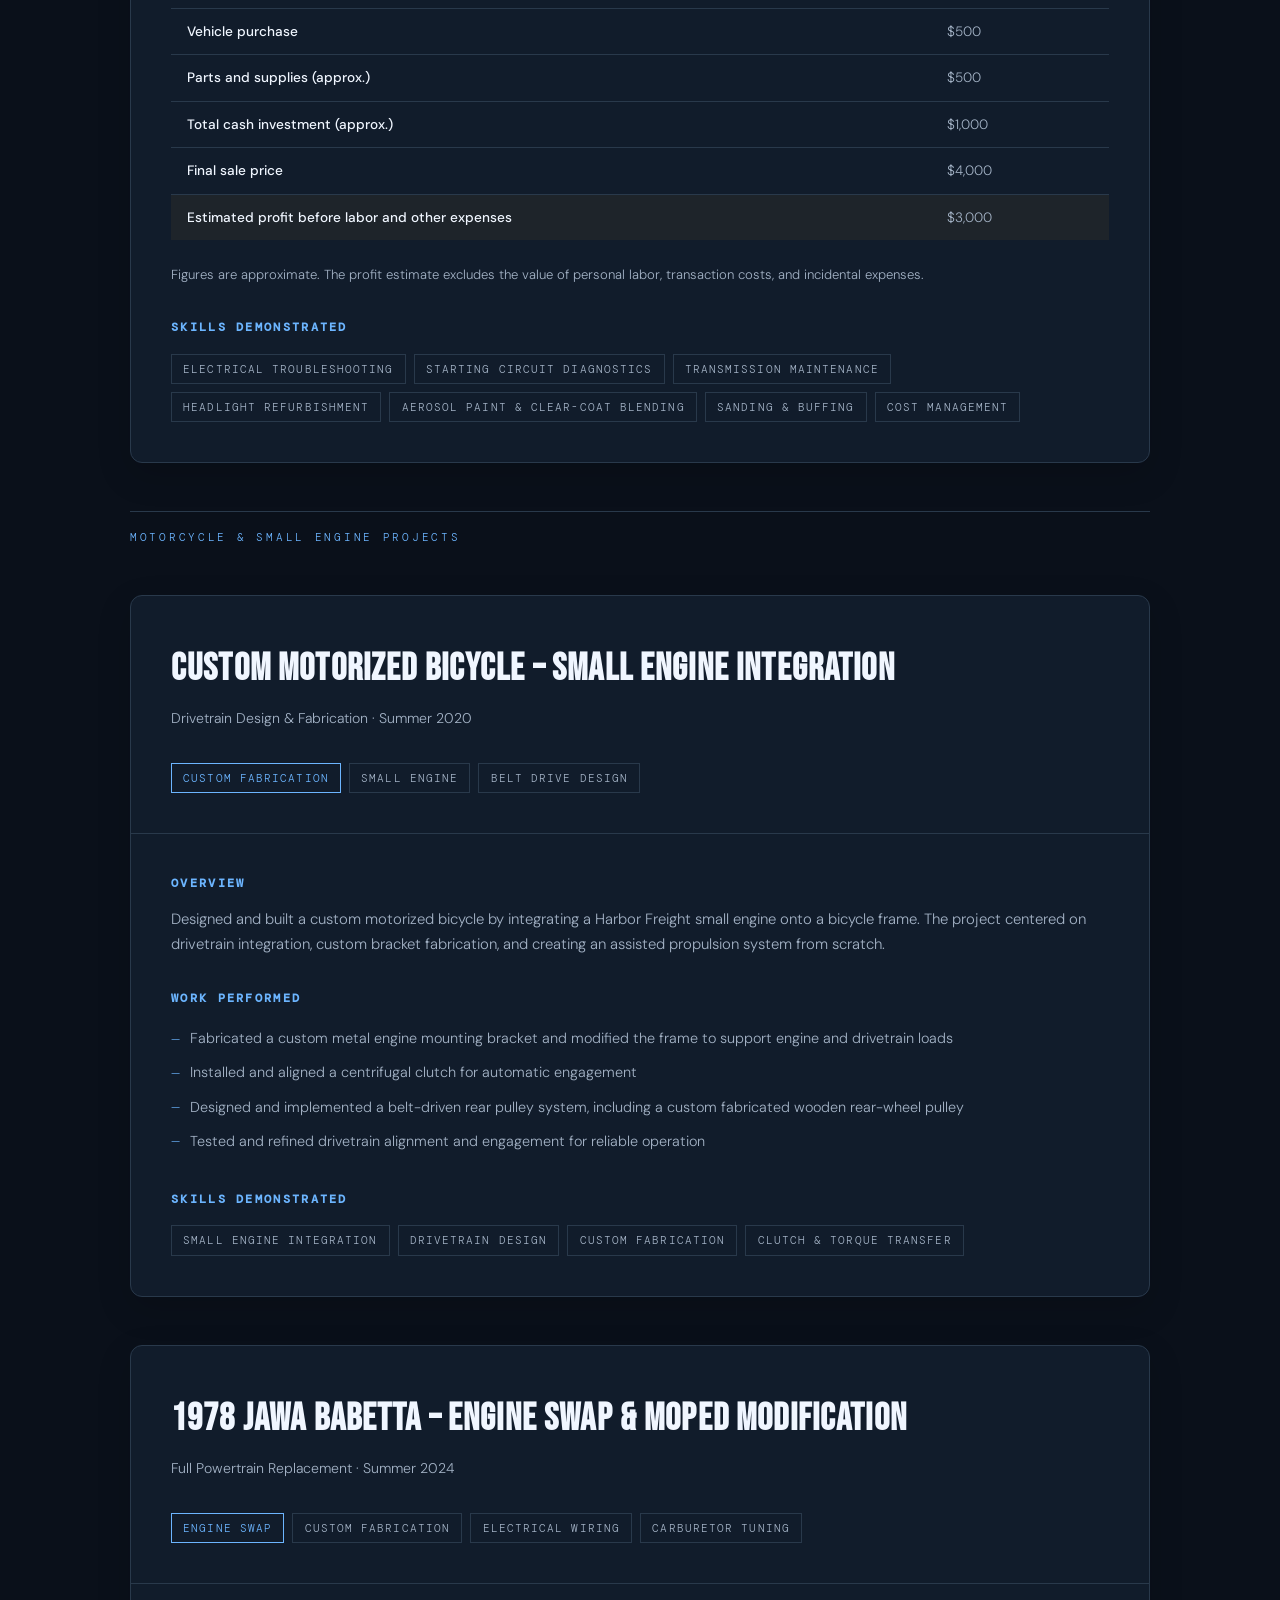
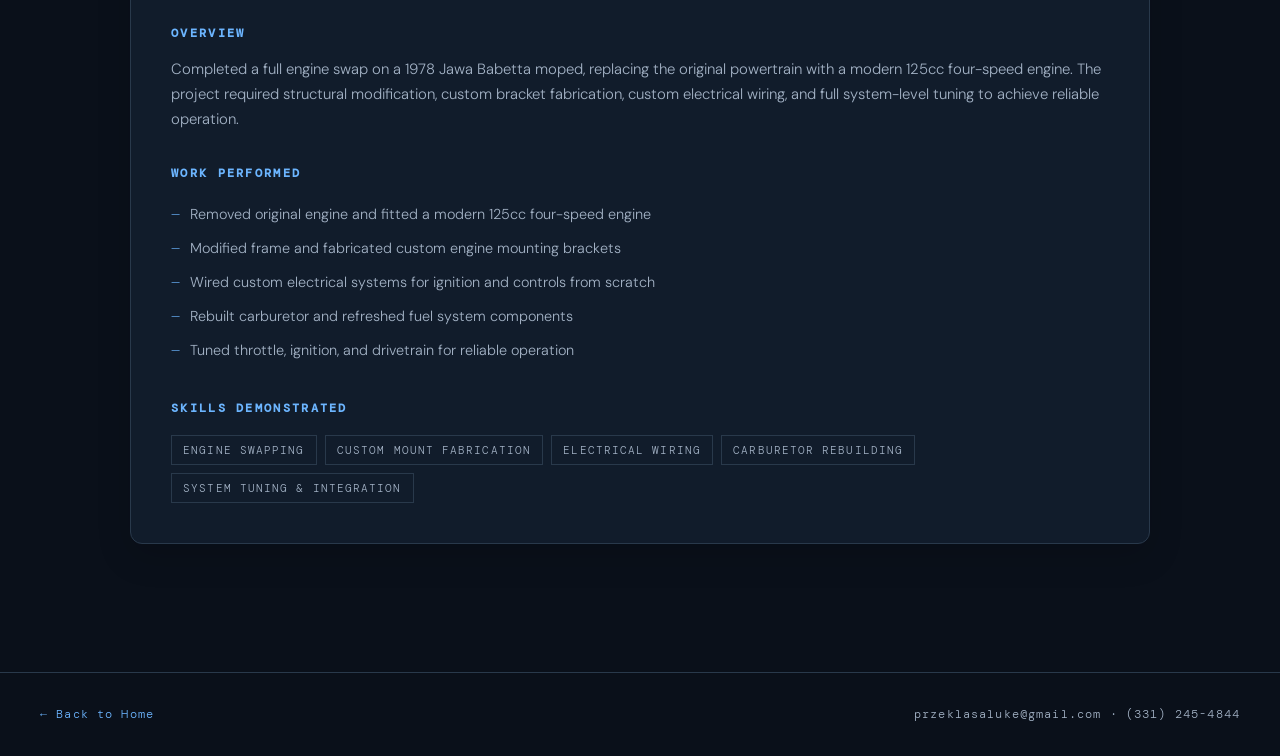
==== commit df18f3f7: "Standardize automotive chassis titles and replace overlapping jump bar with collapsible project menu" ====
--- a/automotive.html
+++ b/automotive.html
@@ -333,7 +333,18 @@
   </style>
   <link rel="stylesheet" href="portfolio-2026.css?v=1">
 <style>.project-block{scroll-margin-top:95px}html{scroll-padding-top:95px}.project-jump{display:flex;flex-wrap:wrap;gap:10px;margin:25px 0 0}.project-jump a{color:#d4e9ff;background:#15283d;border:1px solid #365675;padding:9px 14px;border-radius:8px;text-decoration:none;font-size:.85rem}.project-jump a:hover{border-color:#80c5ff;color:#80c5ff}</style>  <link rel="stylesheet" href="project-lightbox.css?v=1">
-</head>
+<style>
+/* Collapsible project shortcuts stay in the content flow, never over the header */
+.project-quicknav{position:relative!important;display:block!important;max-width:100%;margin:0 0 30px;padding:0;border:1px solid #35506c;border-radius:12px;background:#132235;overflow:hidden}
+.project-quicknav summary{display:flex;align-items:center;justify-content:space-between;gap:12px;cursor:pointer;list-style:none;padding:14px 18px;color:#e5f1ff;font-weight:600;font-size:.9rem}
+.project-quicknav summary::-webkit-details-marker{display:none}
+.project-quicknav summary span{font-size:1.2rem;color:#8ec9ff}
+.project-quicknav[open] summary span{transform:rotate(180deg)}
+.project-quicknav .project-jump{display:flex!important;position:static!important;height:auto!important;flex-wrap:wrap;gap:9px;margin:0!important;padding:0 16px 16px!important;background:transparent!important;border:0!important;box-shadow:none!important;backdrop-filter:none!important}
+.project-quicknav .project-jump a{display:inline-block;color:#d5e9ff;text-decoration:none;background:#1a3047;border:1px solid #3d5b78;border-radius:8px;padding:9px 12px;font-size:.83rem}
+.project-quicknav .project-jump a:hover{border-color:#8bcaff;color:#fff}
+.project-quicknav summary:focus-visible,.project-quicknav a:focus-visible{outline:2px solid #9bd0ff;outline-offset:2px}
+</style></head>
 <body>
 
 <nav>
@@ -353,7 +364,7 @@
   <p>Hands-on vehicle restoration, diagnostics, fabrication, and system-level mechanical work across European platforms including BMW, Lexus, and Land Rover.</p>
 </div>
 
-<div class="projects-container"><nav class="project-jump" aria-label="Jump to project"><a href="#bmw-e36">BMW E36</a><a href="#bmw-e38">BMW E38</a><a href="#lexus-gx470">Lexus GX470</a><a href="#range-rover-l322">Range Rover</a><a href="#motorized-bicycle">Motorized bicycle</a><a href="#jawa-babetta">Jawa Babetta</a></nav>
+<div class="projects-container"><details class="project-quicknav"><summary>Jump to a project <span aria-hidden="true">⌄</span></summary><div class="project-jump"><a href="#bmw-e36">BMW 325i (E36)</a><a href="#bmw-e38">BMW 740iL (E38)</a><a href="#lexus-gx470">Lexus GX470 (UZJ120)</a><a href="#range-rover-l322">Range Rover (L322)</a><a href="#motorized-bicycle">Motorized bicycle</a><a href="#jawa-babetta">Jawa Babetta</a></div></details>
 
   <div class="section-divider">Automotive Projects</div>
 
@@ -361,7 +372,7 @@
   <div class="project-block" id="bmw-e36">
     <div class="project-header">
       <div class="project-header-left">
-        <h2>1995 BMW 325i (E36) – Daily Driver & Long-Term Project</h2>
+        <h2>1995 BMW 325i (E36)</h2>
         <p>Ongoing Ownership & Restoration · Winter 2018 – Present</p>
       </div>
       <div class="project-tools">
@@ -429,7 +440,7 @@
   <div class="project-block" id="bmw-e38">
     <div class="project-header">
       <div class="project-header-left">
-        <h2>2001 BMW 740iL (E38) – Engine & Transmission Swap</h2>
+        <h2>2001 BMW 740iL (E38)</h2>
         <p>Full Mechanical Restoration · Winter 2021 – Present</p>
       </div>
       <div class="project-tools">
@@ -513,7 +524,7 @@
   <div class="project-block" id="lexus-gx470">
     <div class="project-header">
       <div class="project-header-left">
-        <h2>2004 Lexus GX470 – Frame Repair & Structural Restoration</h2>
+        <h2>2004 Lexus GX470 (UZJ120)</h2>
         <p>Structural Fabrication, Brakes & Engine Maintenance · 2024 – Present</p>
       </div>
       <div class="project-tools">
@@ -576,7 +587,7 @@
   <div class="project-block" id="range-rover-l322">
     <div class="project-header">
       <div class="project-header-left">
-        <h2>2006 Range Rover Supercharged – Diagnostics, Repair & Resale</h2>
+        <h2>2006 Range Rover Supercharged (L322)</h2>
         <p>Completed Automotive Project · Fall 2025 – 2026</p>
       </div>
       <div class="project-tools">
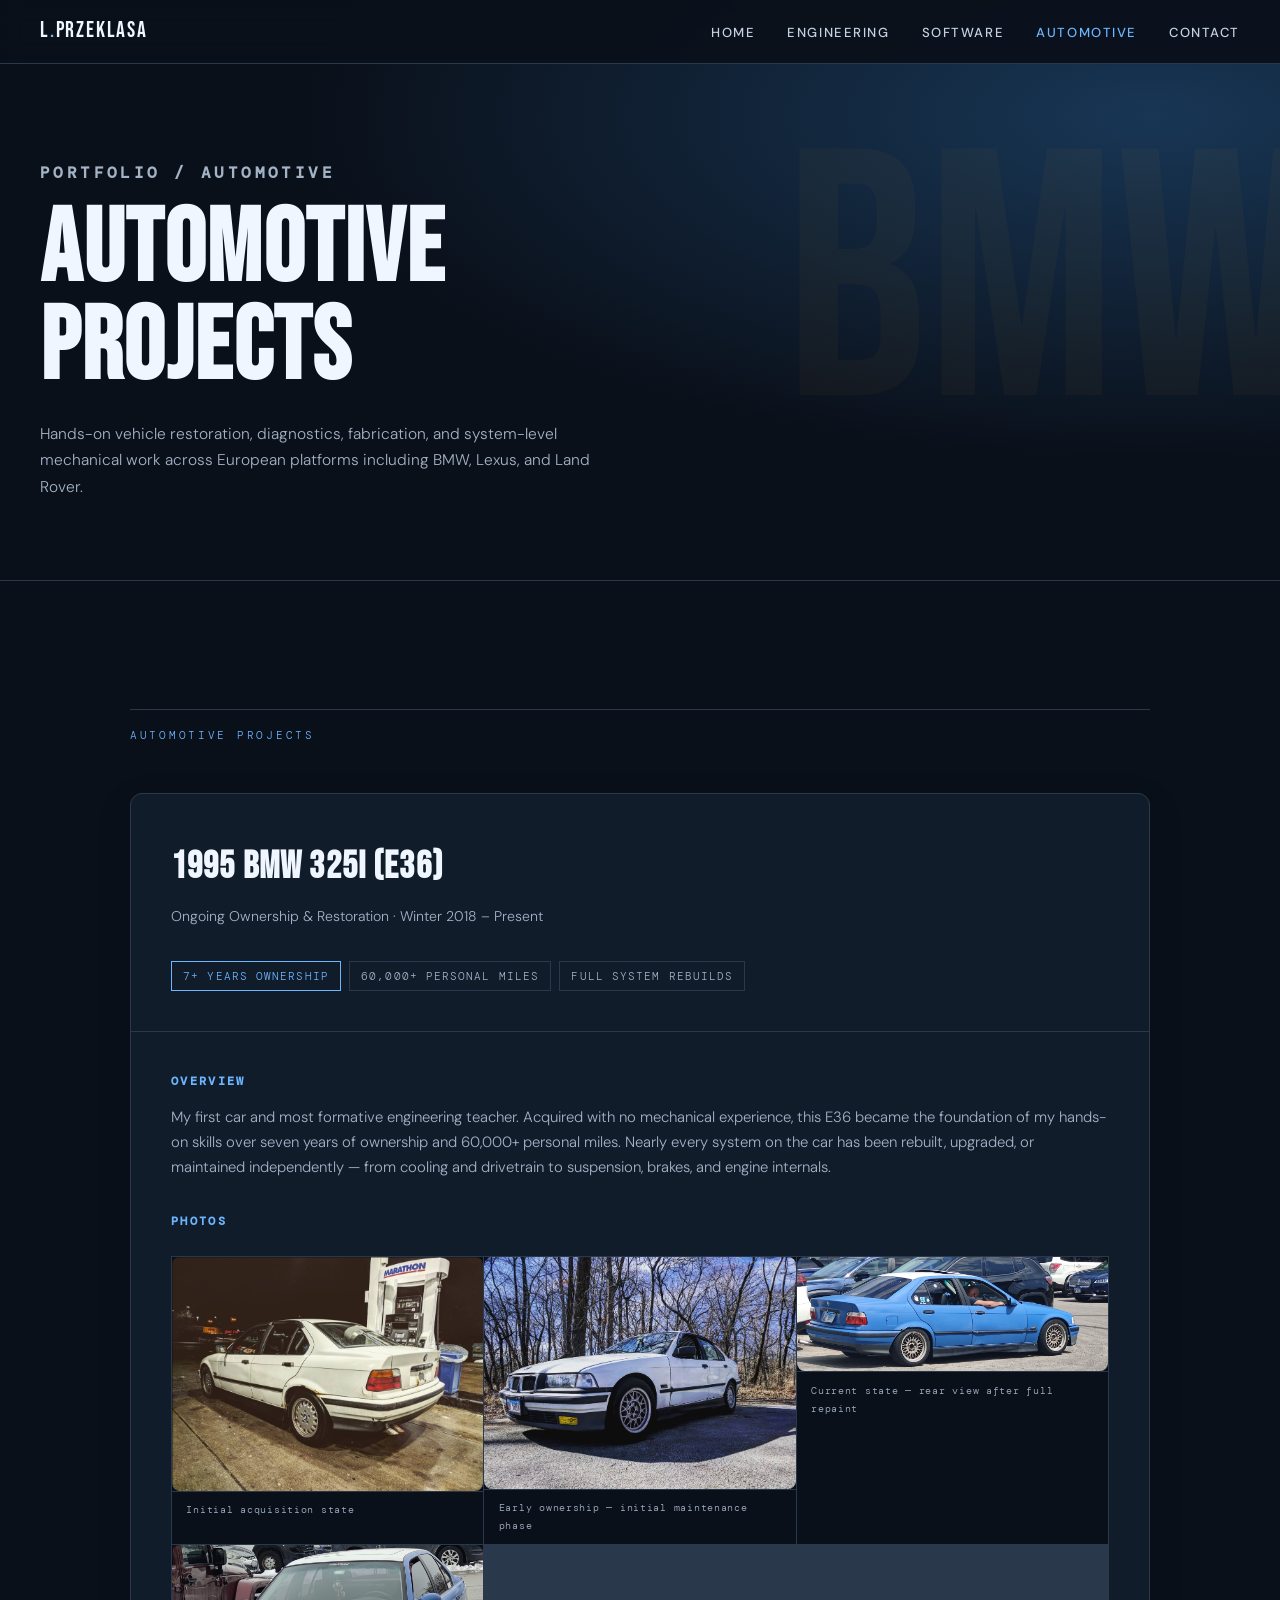
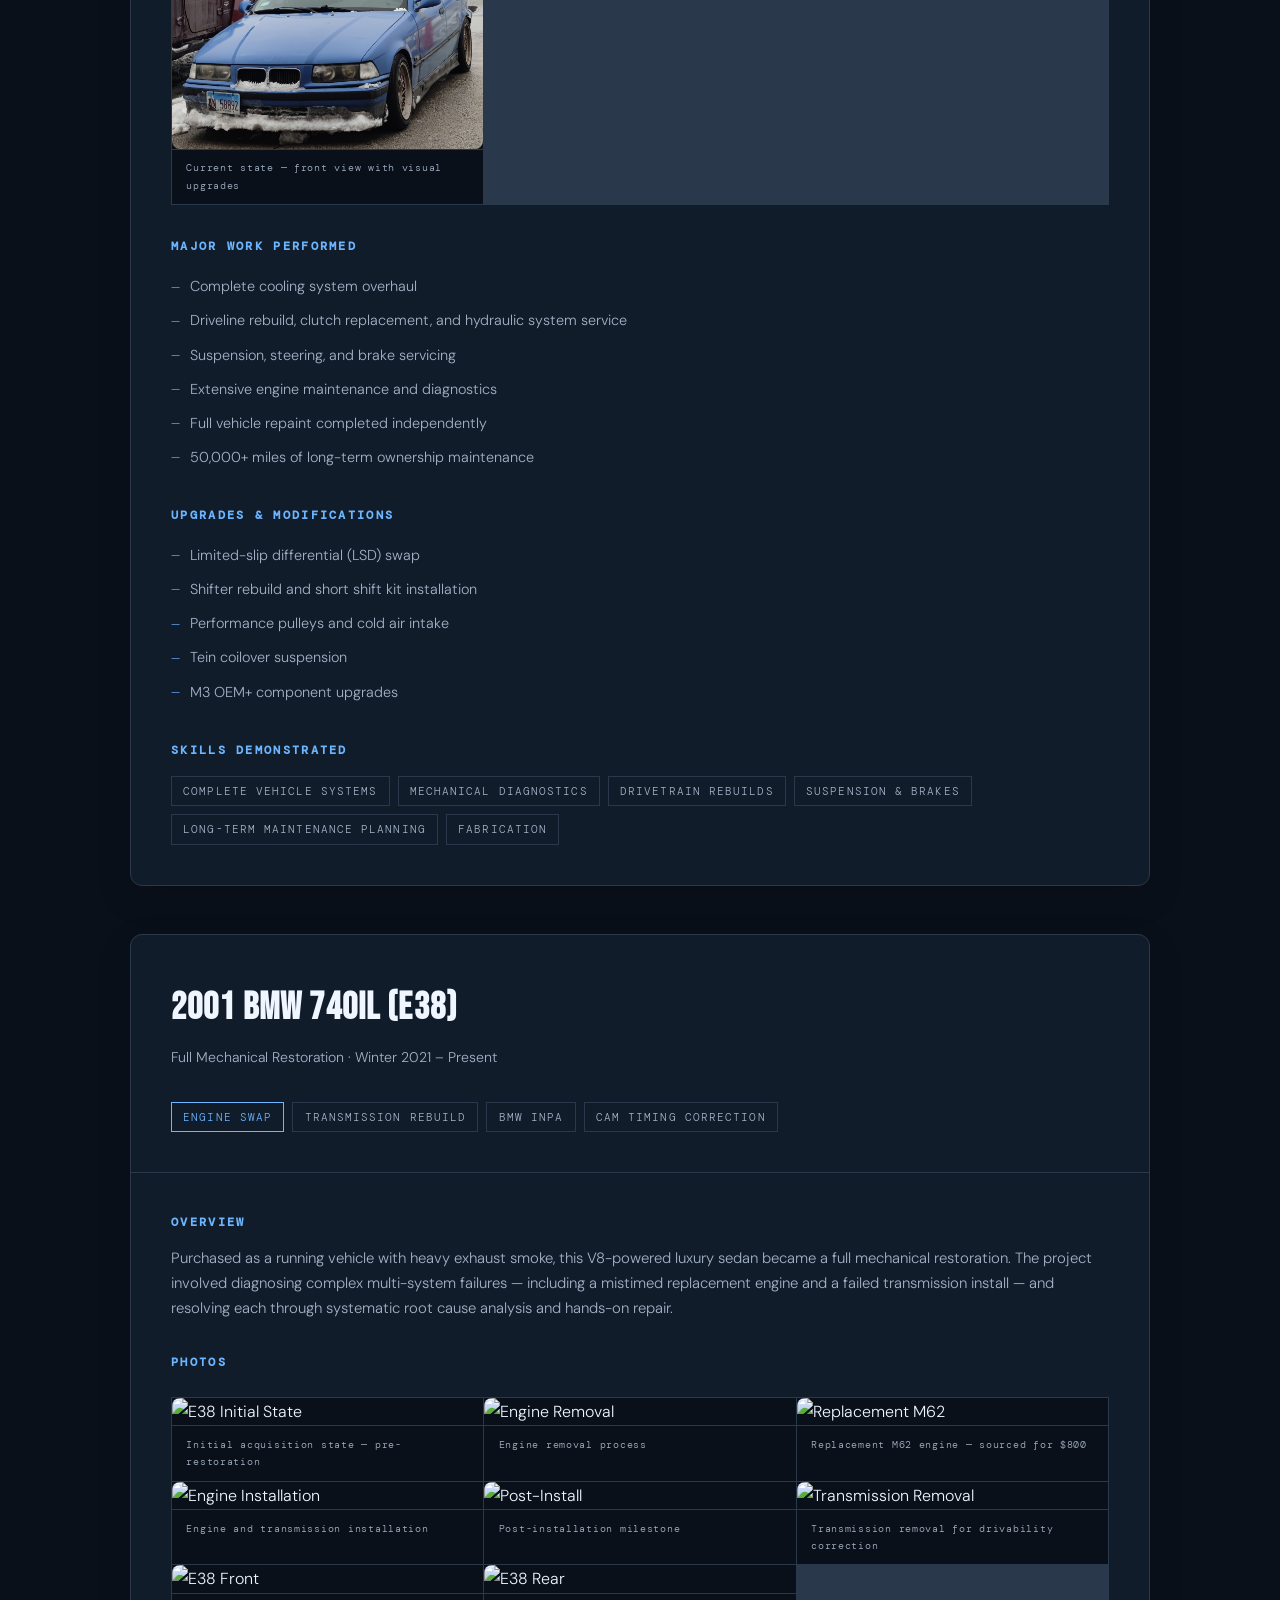
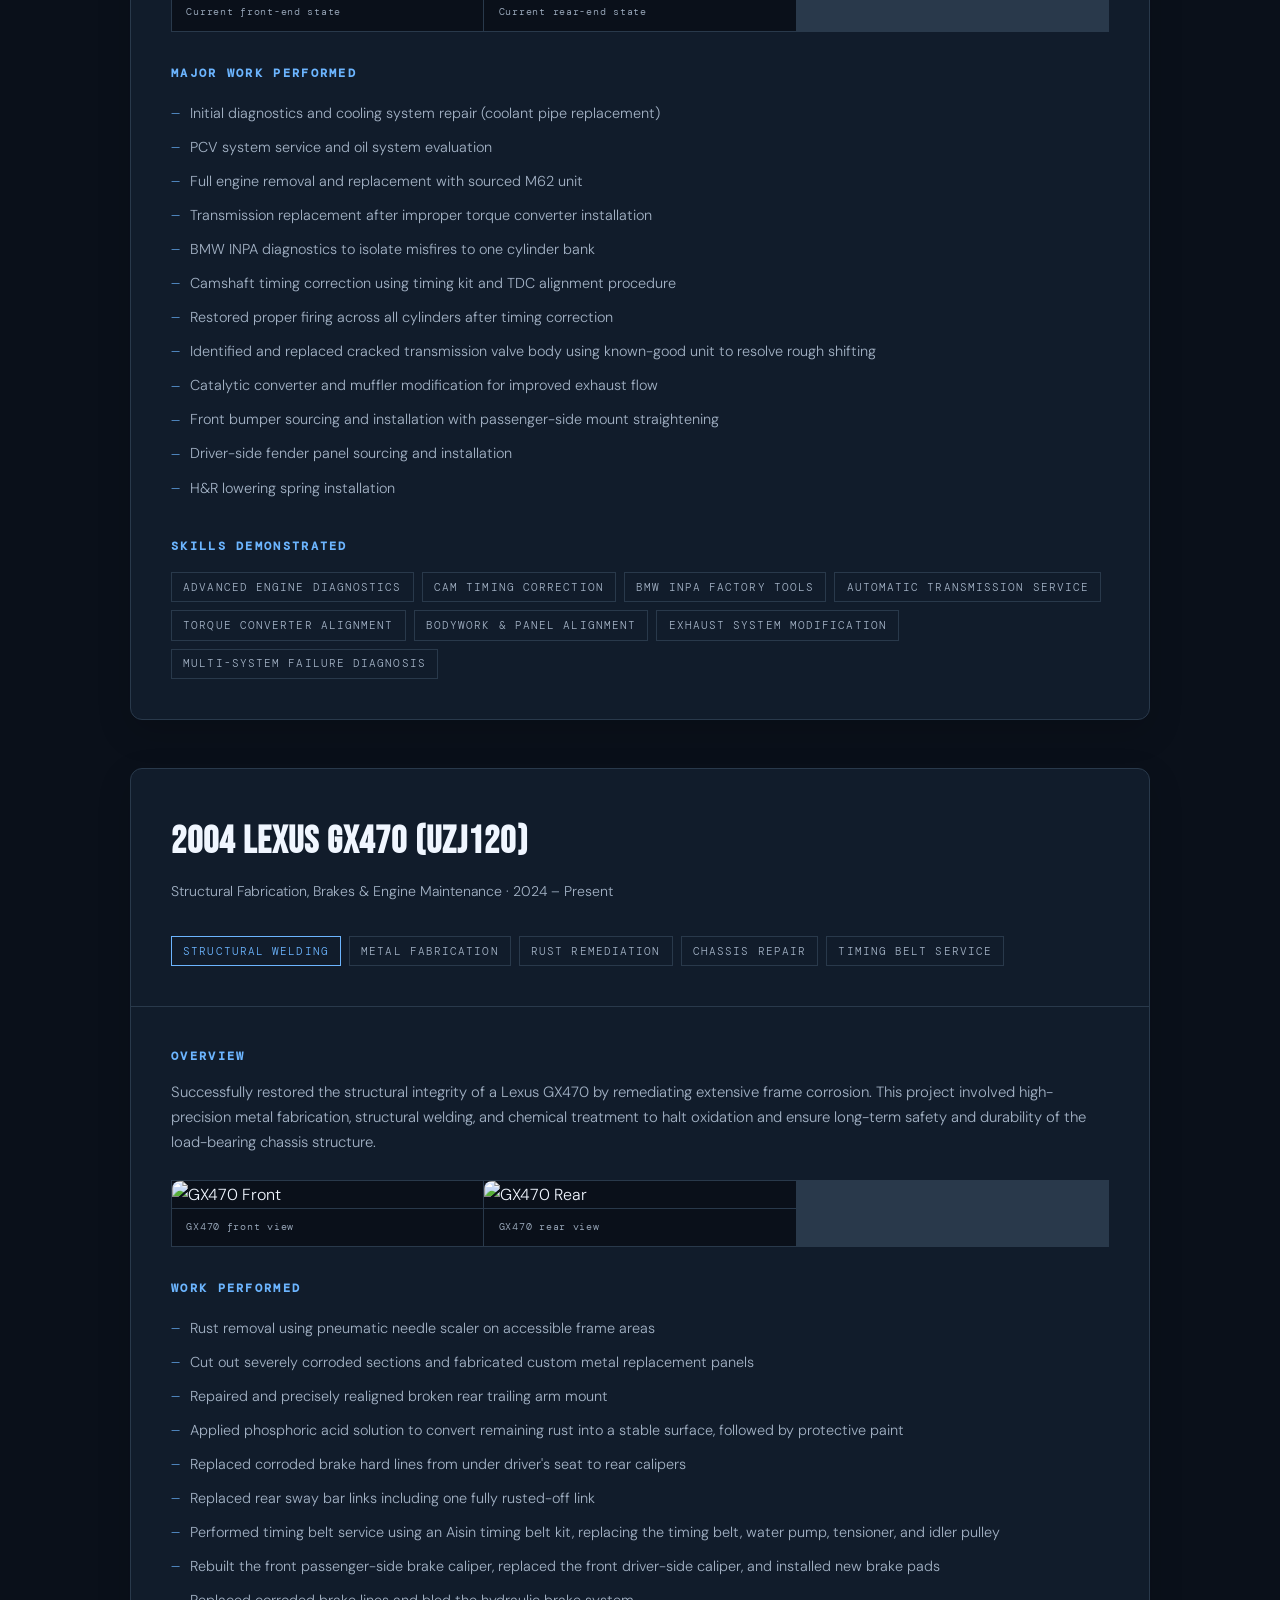
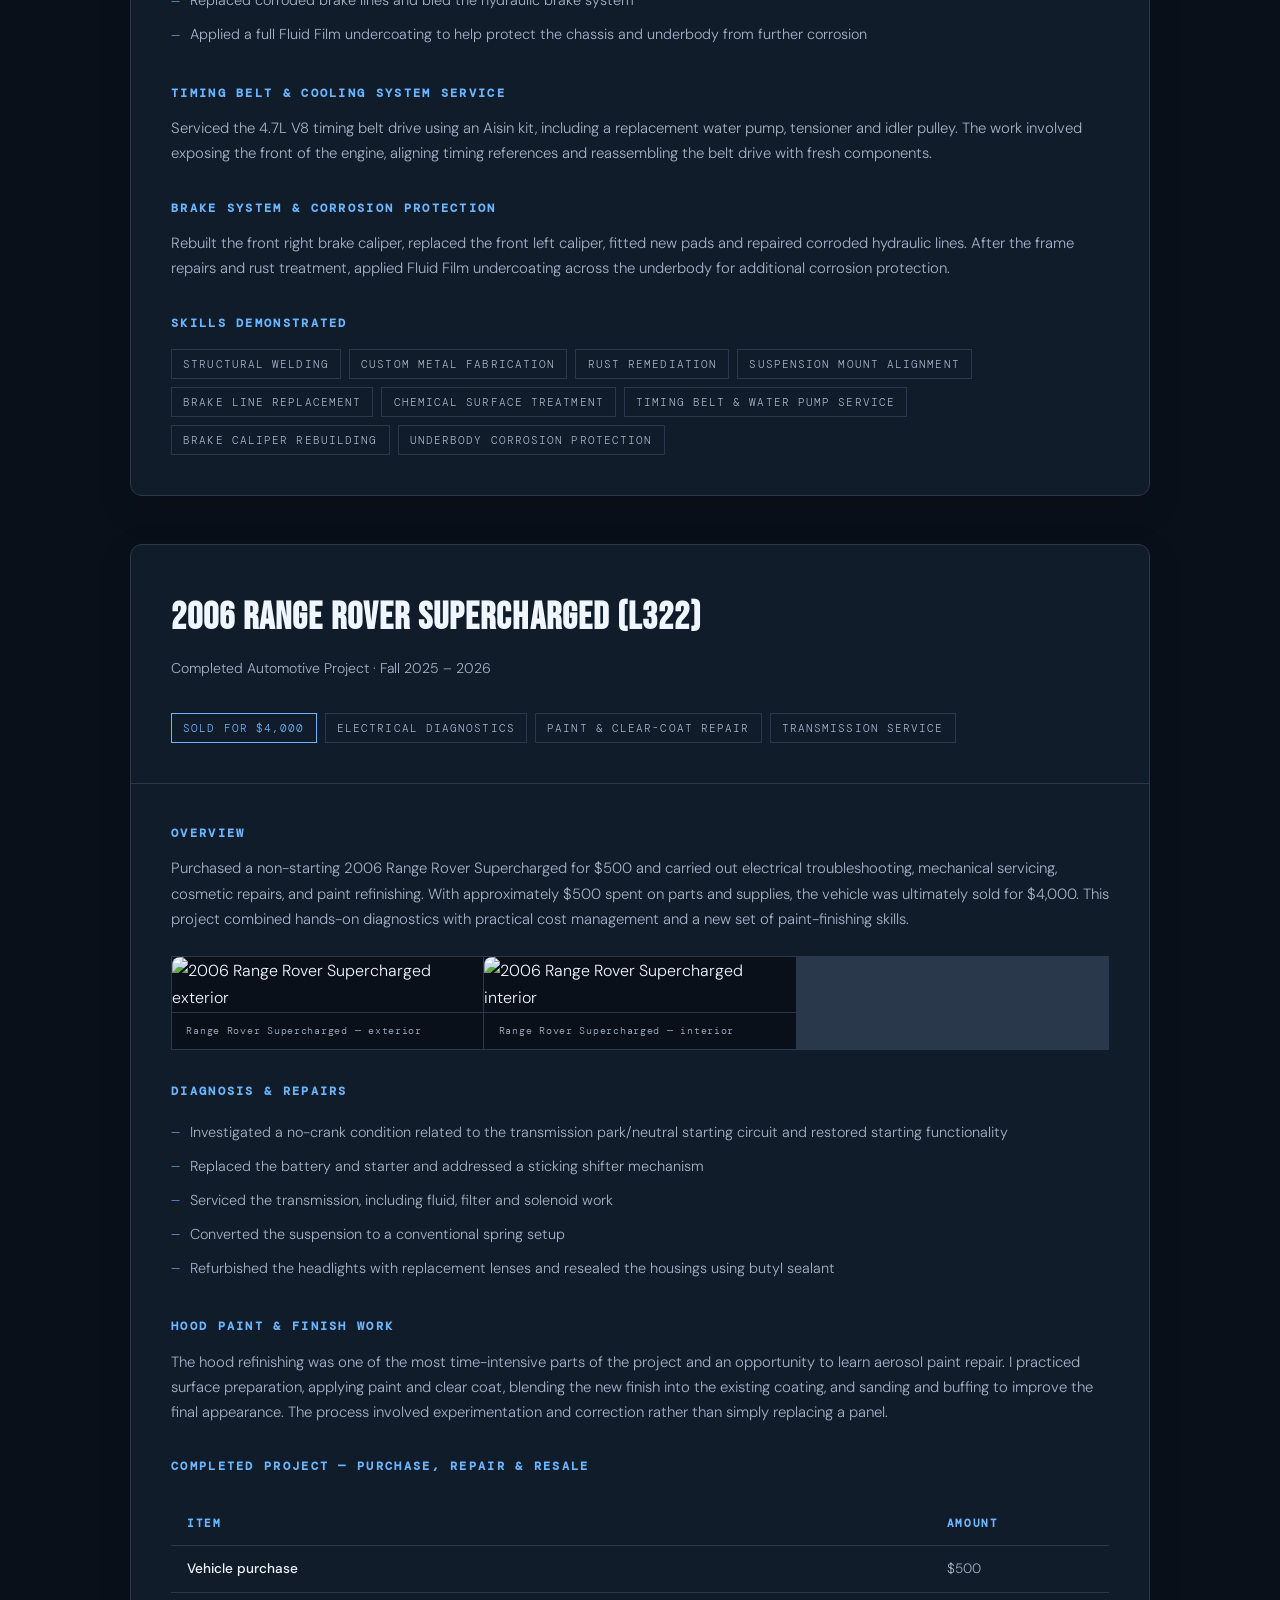
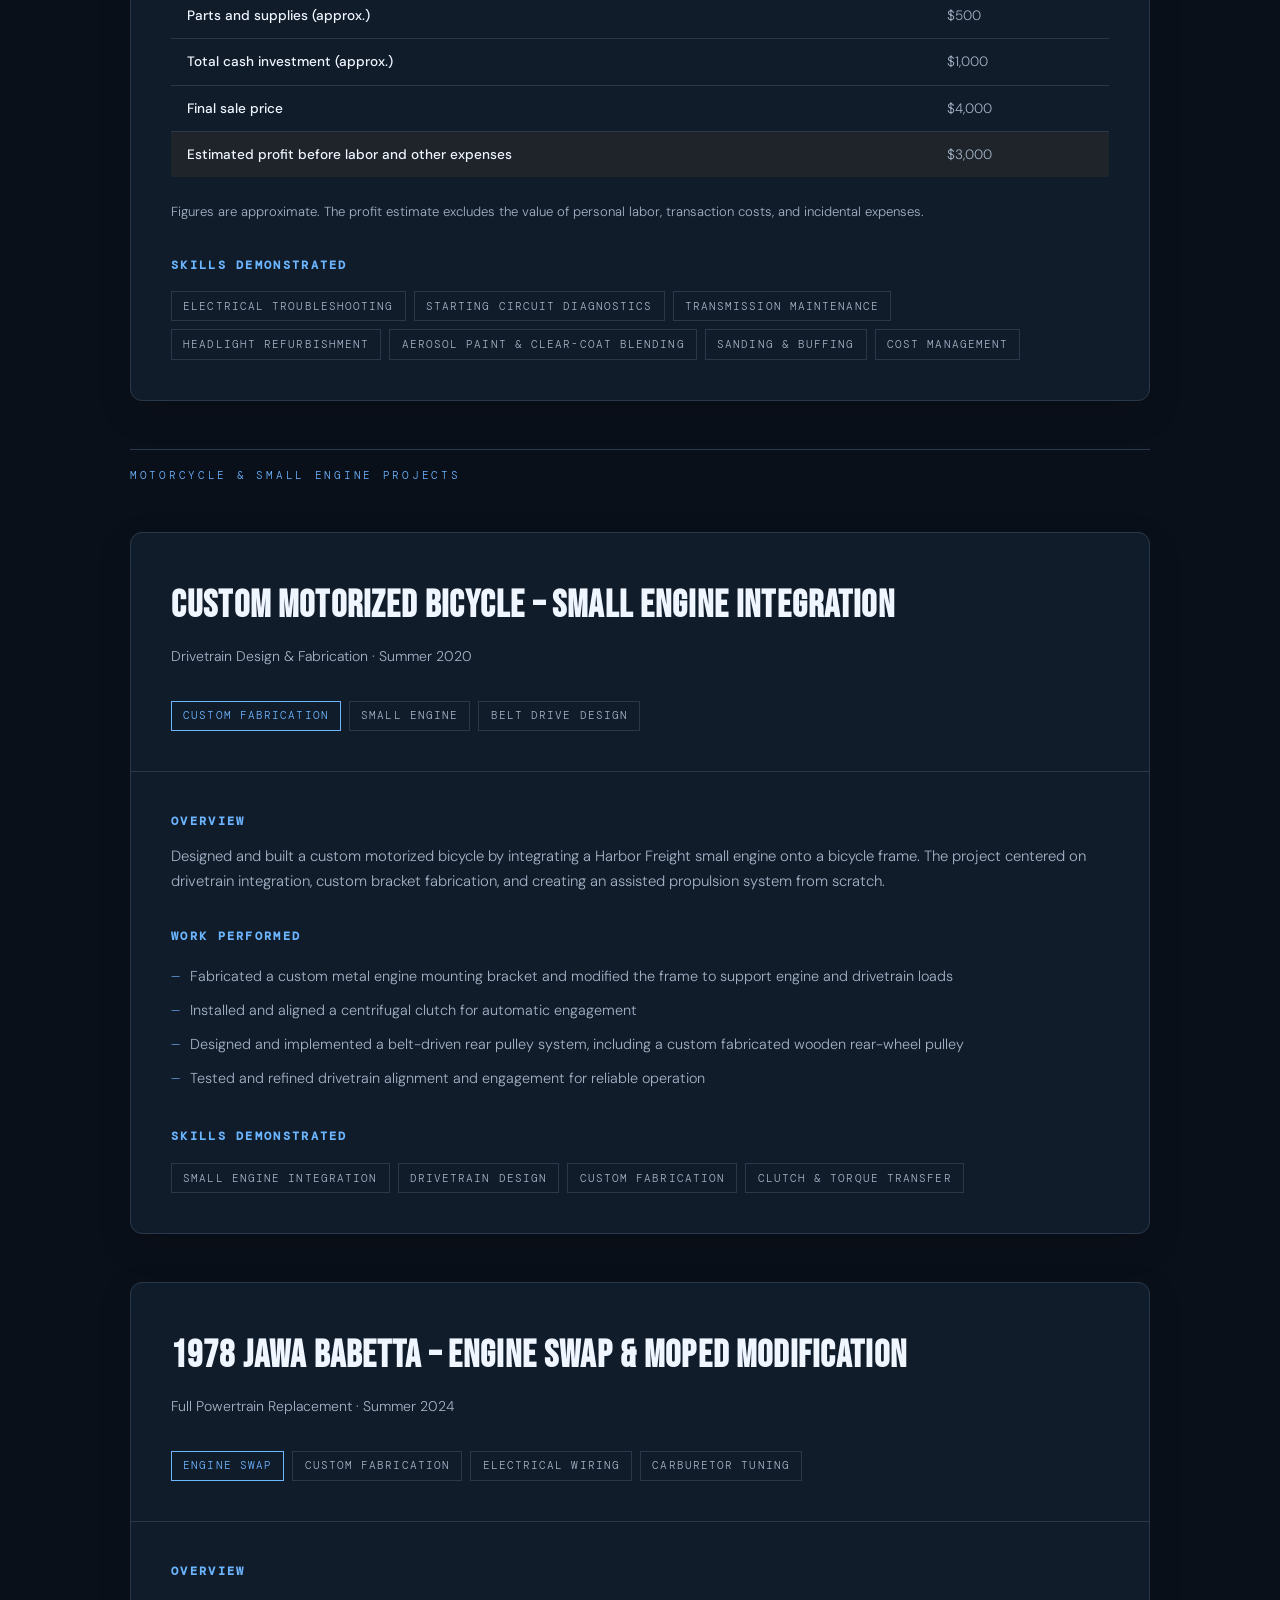
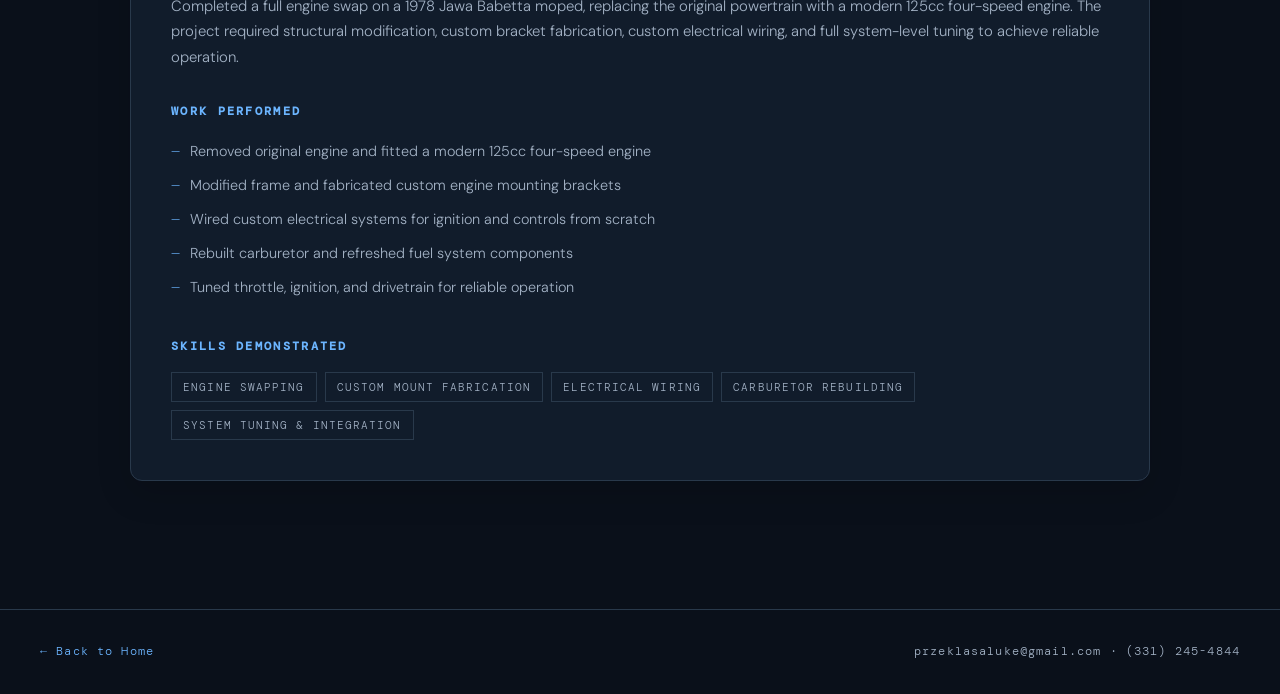
==== commit 9f4247a9: "Remove automotive jump-to-project menu for cleaner page layout" ====
--- a/automotive.html
+++ b/automotive.html
@@ -364,7 +364,7 @@
   <p>Hands-on vehicle restoration, diagnostics, fabrication, and system-level mechanical work across European platforms including BMW, Lexus, and Land Rover.</p>
 </div>
 
-<div class="projects-container"><details class="project-quicknav"><summary>Jump to a project <span aria-hidden="true">⌄</span></summary><div class="project-jump"><a href="#bmw-e36">BMW 325i (E36)</a><a href="#bmw-e38">BMW 740iL (E38)</a><a href="#lexus-gx470">Lexus GX470 (UZJ120)</a><a href="#range-rover-l322">Range Rover (L322)</a><a href="#motorized-bicycle">Motorized bicycle</a><a href="#jawa-babetta">Jawa Babetta</a></div></details>
+<div class="projects-container">
 
   <div class="section-divider">Automotive Projects</div>
 
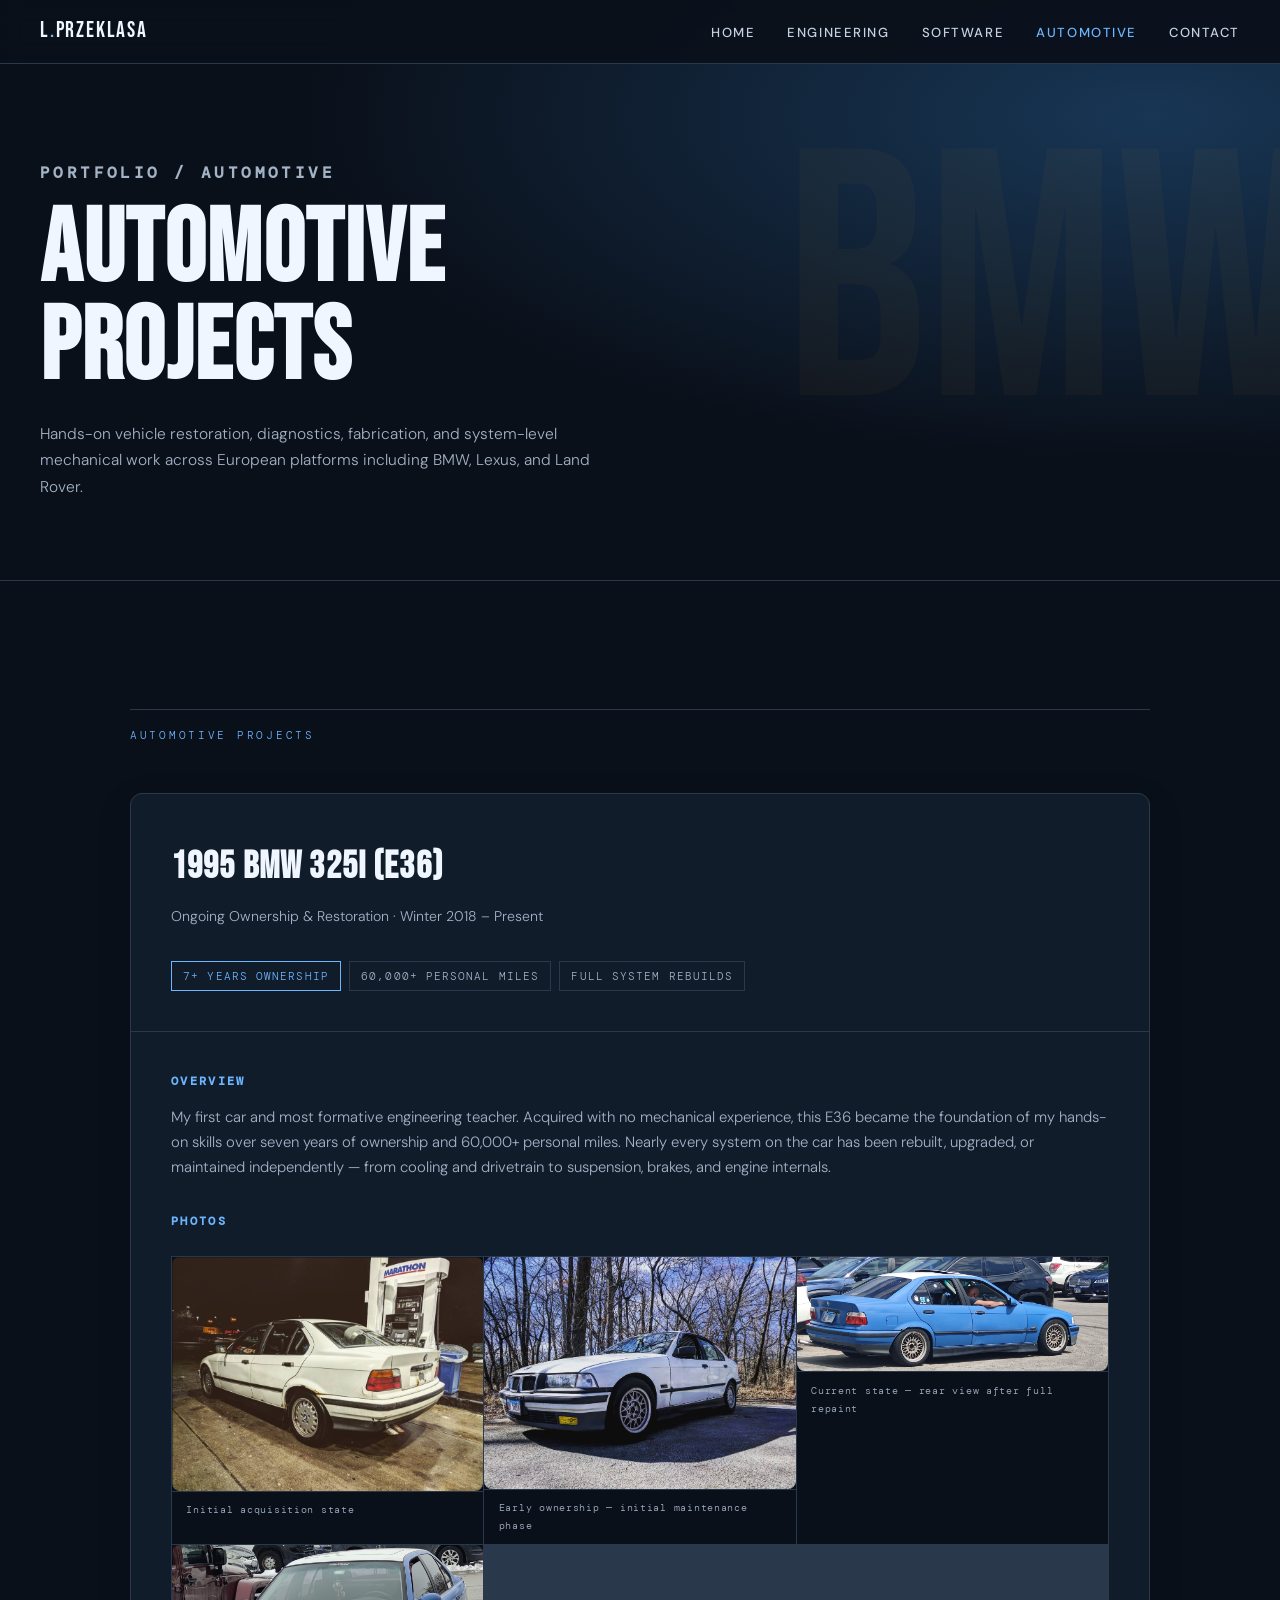
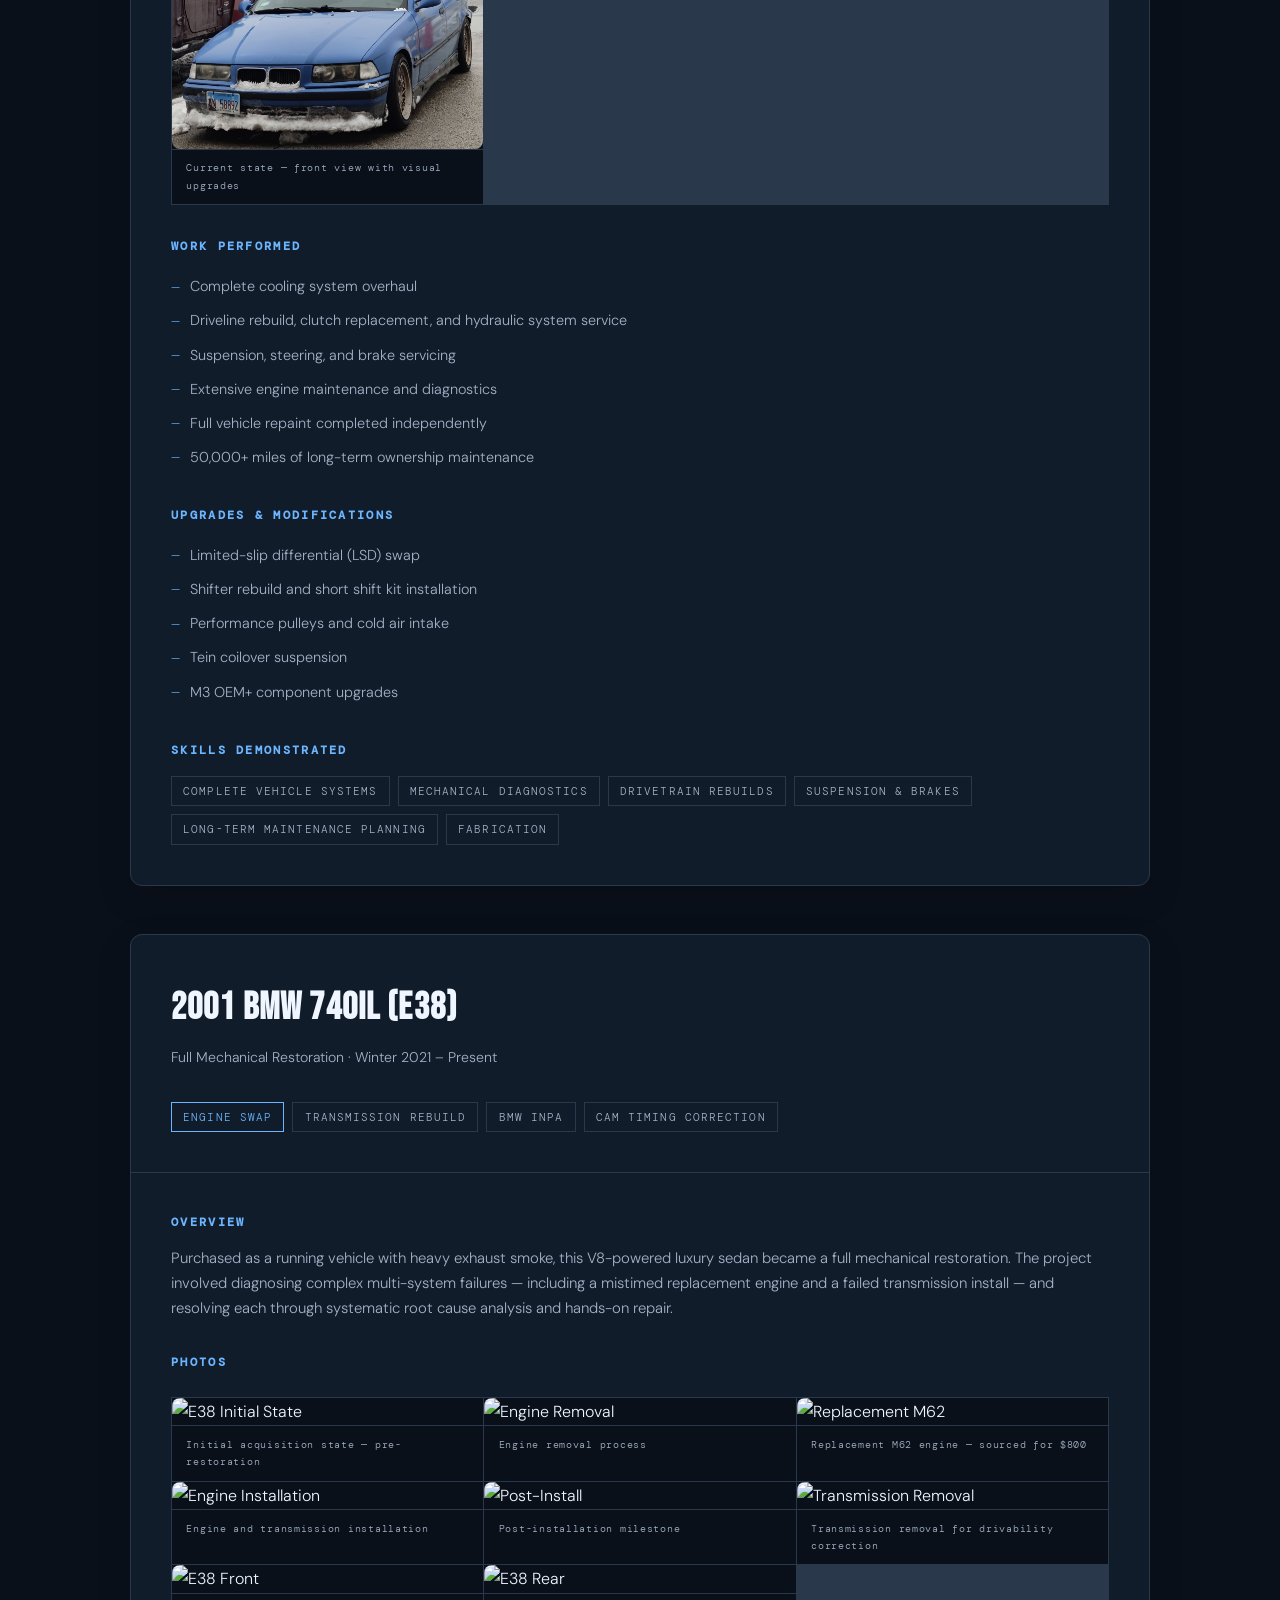
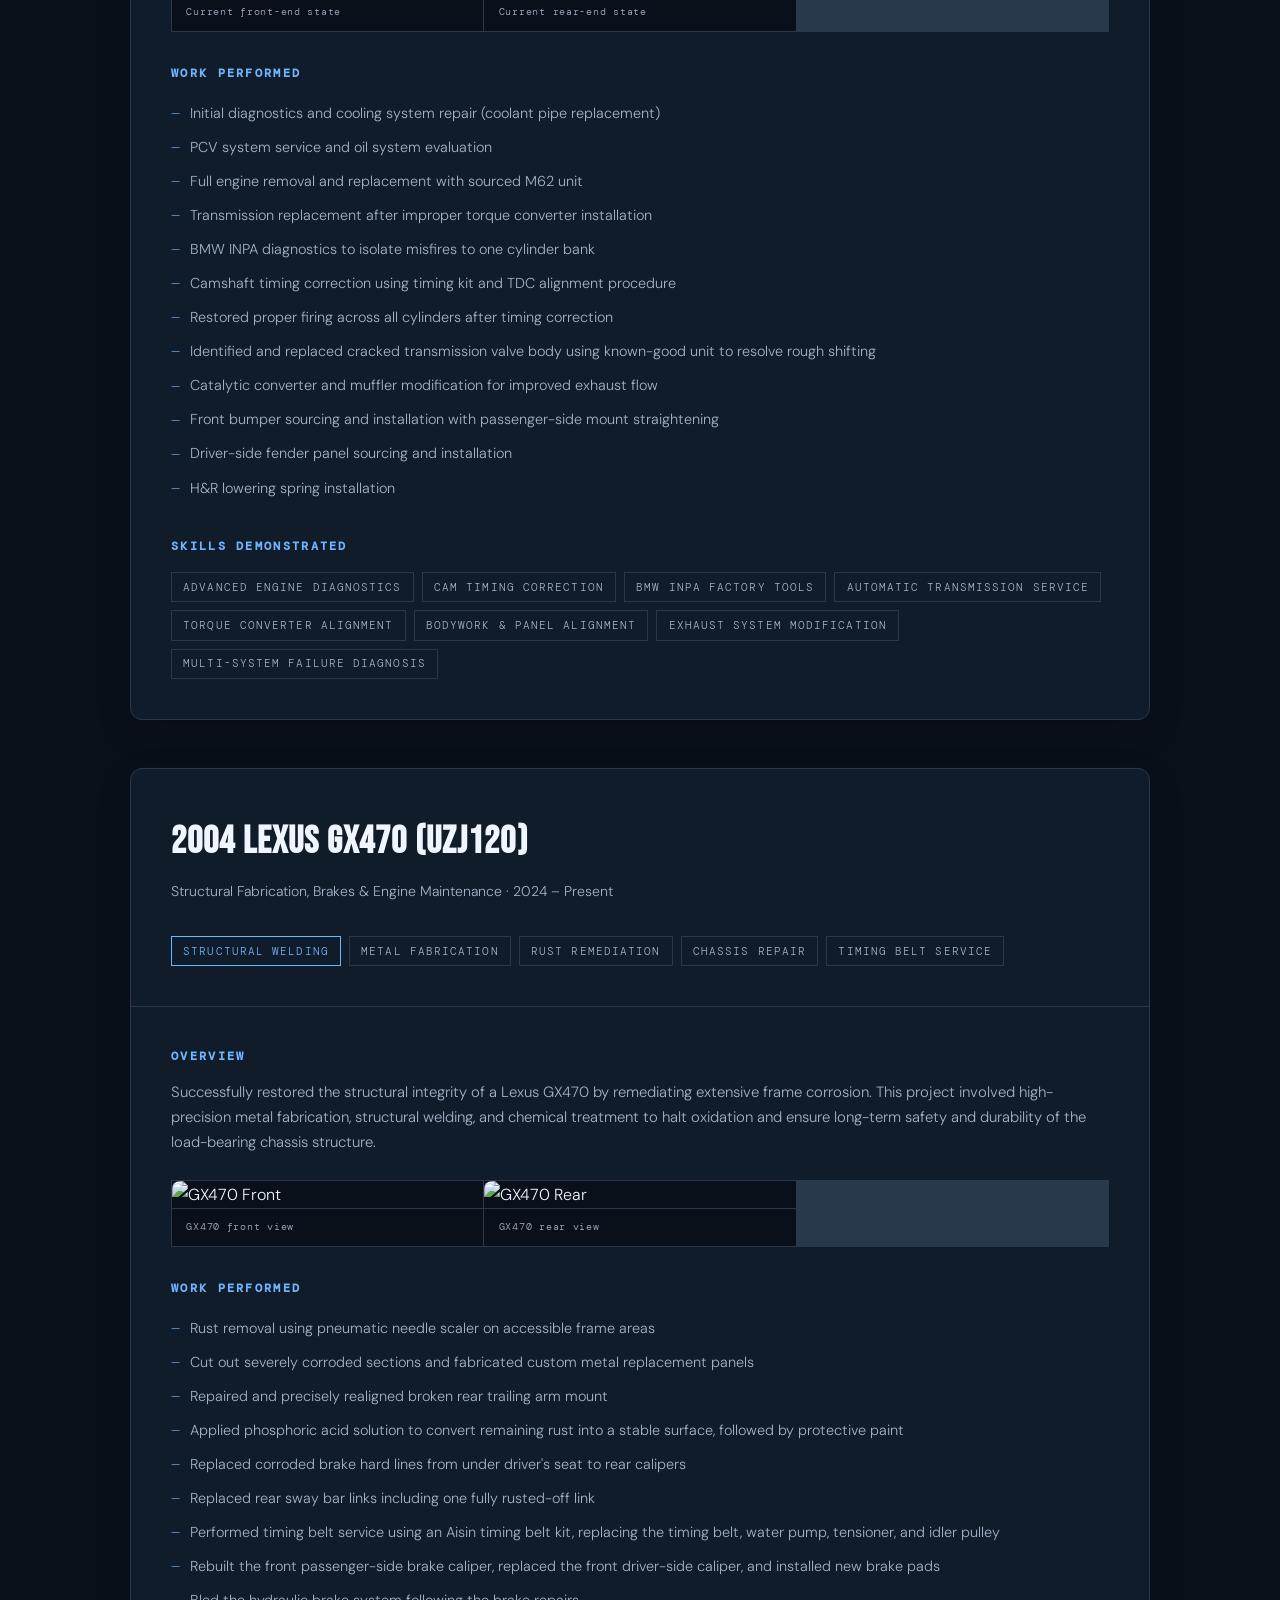
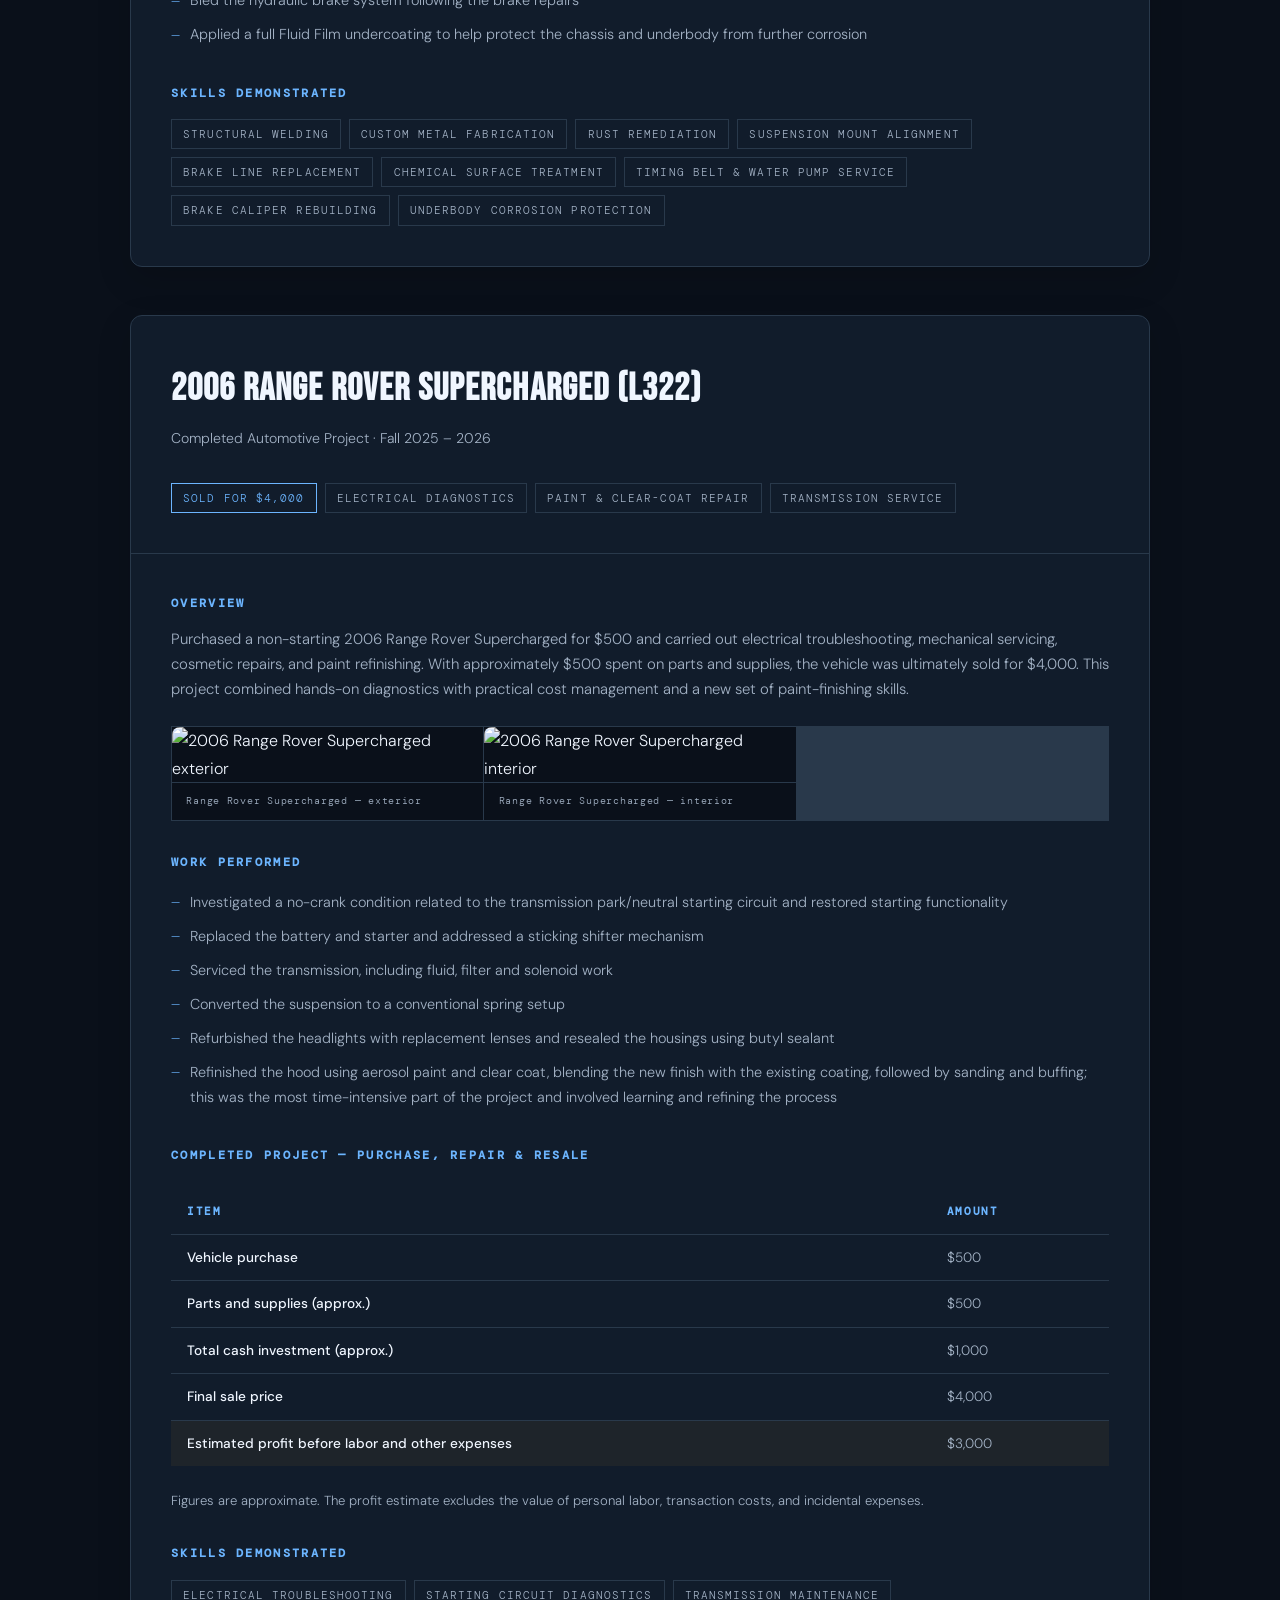
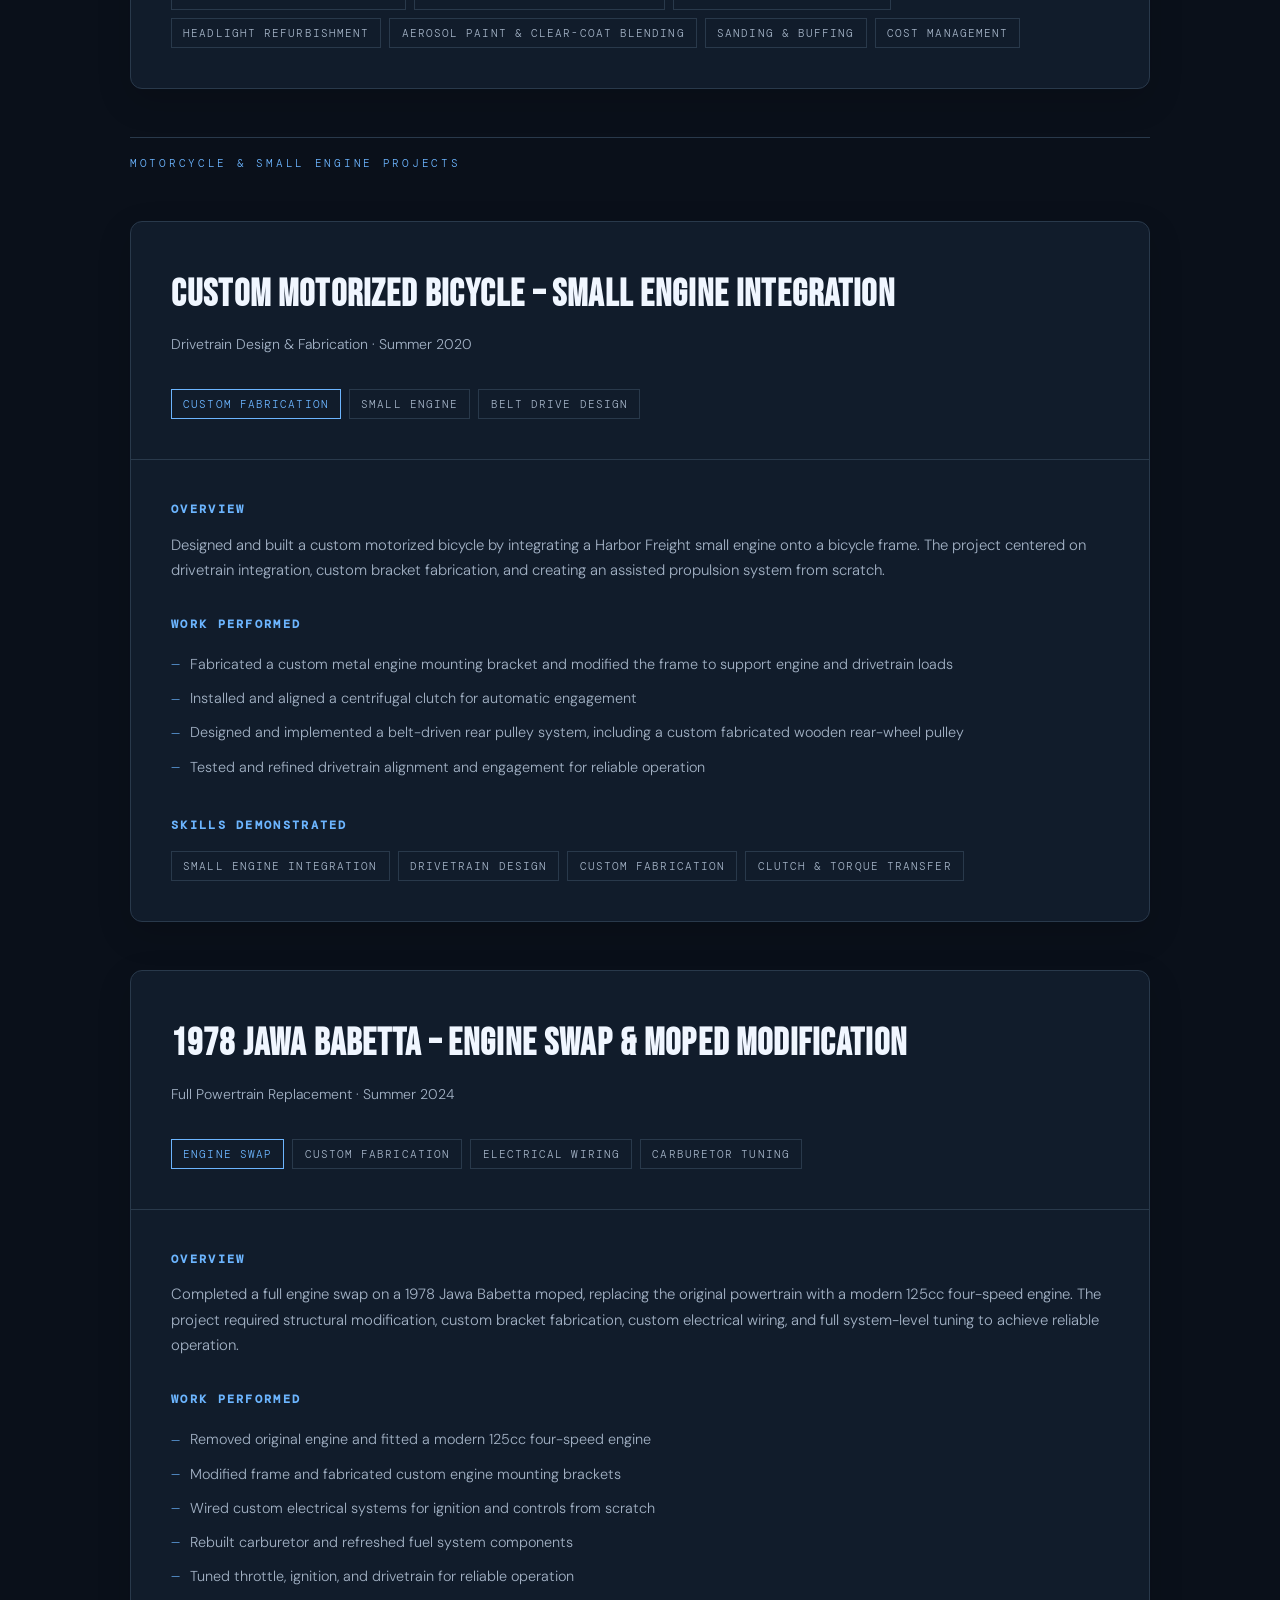
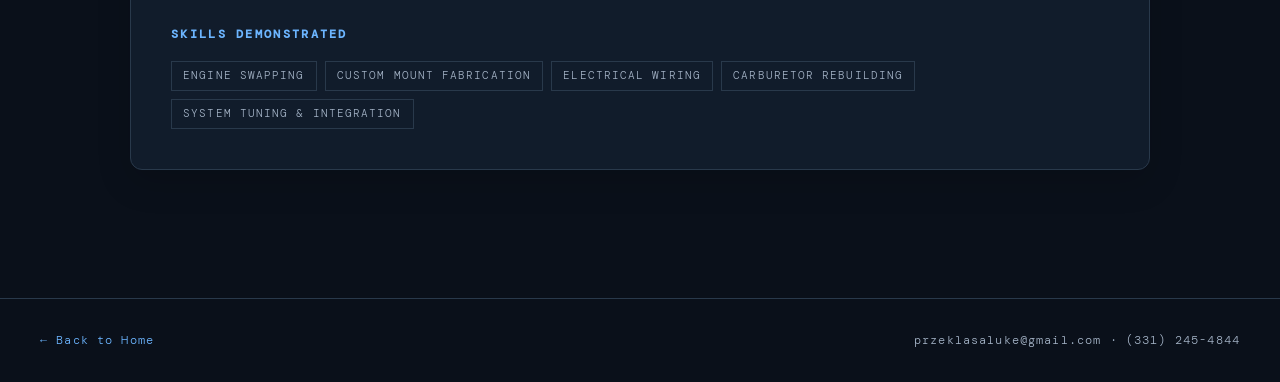
==== commit e02cb6cc: "Consolidate all vehicle repair details under Work Performed headings" ====
--- a/automotive.html
+++ b/automotive.html
@@ -405,7 +405,7 @@
         </figure>
       </div>
 
-      <h3>Major Work Performed</h3>
+      <h3>Work Performed</h3>
       <ul>
         <li>Complete cooling system overhaul</li>
         <li>Driveline rebuild, clutch replacement, and hydraulic system service</li>
@@ -490,7 +490,7 @@
         </figure>
       </div>
 
-      <h3>Major Work Performed</h3>
+      <h3>Work Performed</h3>
       <ul>
         <li>Initial diagnostics and cooling system repair (coolant pipe replacement)</li>
         <li>PCV system service and oil system evaluation</li>
@@ -560,14 +560,9 @@
         <li>Replaced rear sway bar links including one fully rusted-off link</li>
         <li>Performed timing belt service using an Aisin timing belt kit, replacing the timing belt, water pump, tensioner, and idler pulley</li>
         <li>Rebuilt the front passenger-side brake caliper, replaced the front driver-side caliper, and installed new brake pads</li>
-        <li>Replaced corroded brake lines and bled the hydraulic brake system</li>
+        <li>Bled the hydraulic brake system following the brake repairs</li>
         <li>Applied a full Fluid Film undercoating to help protect the chassis and underbody from further corrosion</li>
       </ul>
-
-      <h3>Timing Belt & Cooling System Service</h3>
-      <p>Serviced the 4.7L V8 timing belt drive using an Aisin kit, including a replacement water pump, tensioner and idler pulley. The work involved exposing the front of the engine, aligning timing references and reassembling the belt drive with fresh components.</p>
-      <h3>Brake System & Corrosion Protection</h3>
-      <p>Rebuilt the front right brake caliper, replaced the front left caliper, fitted new pads and repaired corroded hydraulic lines. After the frame repairs and rust treatment, applied Fluid Film undercoating across the underbody for additional corrosion protection.</p>
       <h3>Skills Demonstrated</h3>
       <div class="skills-chips">
         <span class="tag">Structural Welding</span>
@@ -612,17 +607,15 @@
         </figure>
       </div>
 
-      <h3>Diagnosis &amp; Repairs</h3>
+      <h3>Work Performed</h3>
       <ul>
         <li>Investigated a no-crank condition related to the transmission park/neutral starting circuit and restored starting functionality</li>
         <li>Replaced the battery and starter and addressed a sticking shifter mechanism</li>
         <li>Serviced the transmission, including fluid, filter and solenoid work</li>
         <li>Converted the suspension to a conventional spring setup</li>
         <li>Refurbished the headlights with replacement lenses and resealed the housings using butyl sealant</li>
+        <li>Refinished the hood using aerosol paint and clear coat, blending the new finish with the existing coating, followed by sanding and buffing; this was the most time-intensive part of the project and involved learning and refining the process</li>
       </ul>
-
-      <h3>Hood Paint &amp; Finish Work</h3>
-      <p>The hood refinishing was one of the most time-intensive parts of the project and an opportunity to learn aerosol paint repair. I practiced surface preparation, applying paint and clear coat, blending the new finish into the existing coating, and sanding and buffing to improve the final appearance. The process involved experimentation and correction rather than simply replacing a panel.</p>
 
       <h3>Completed Project — Purchase, Repair &amp; Resale</h3>
       <table class="results-table">
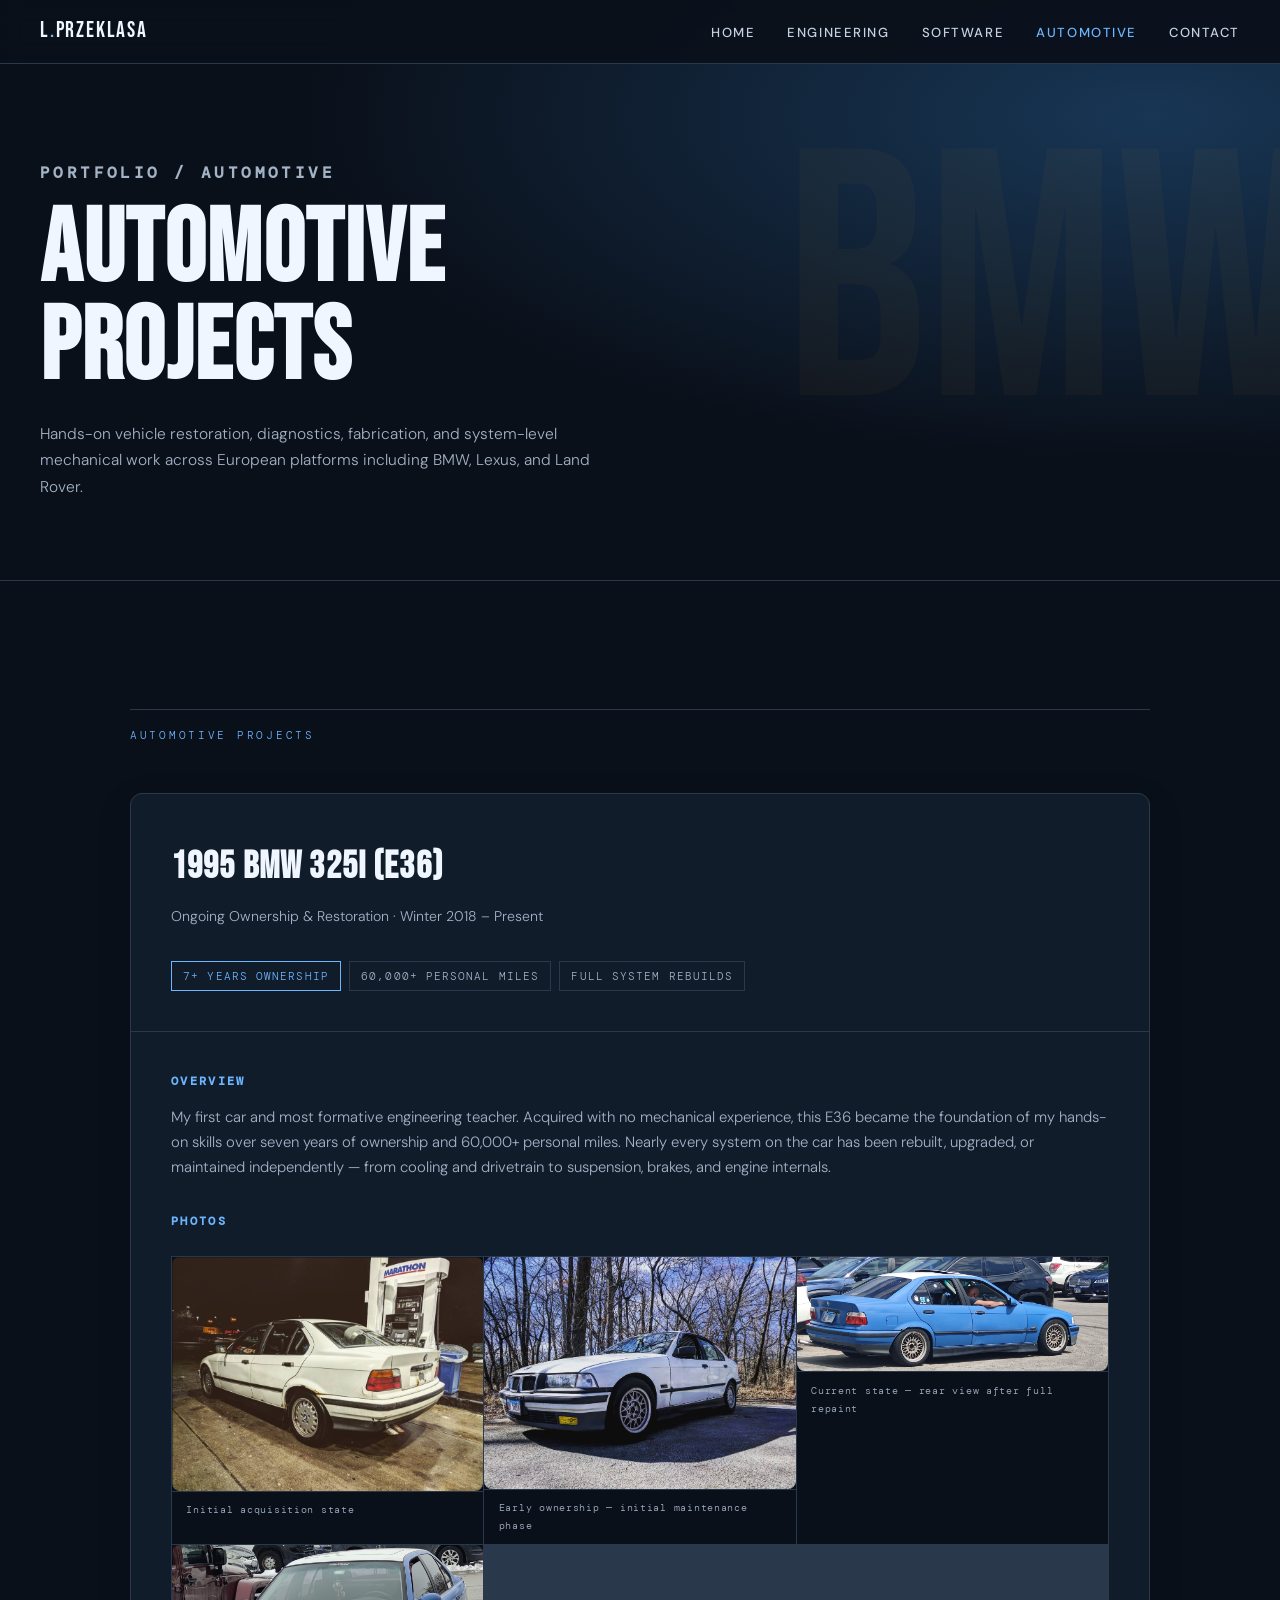
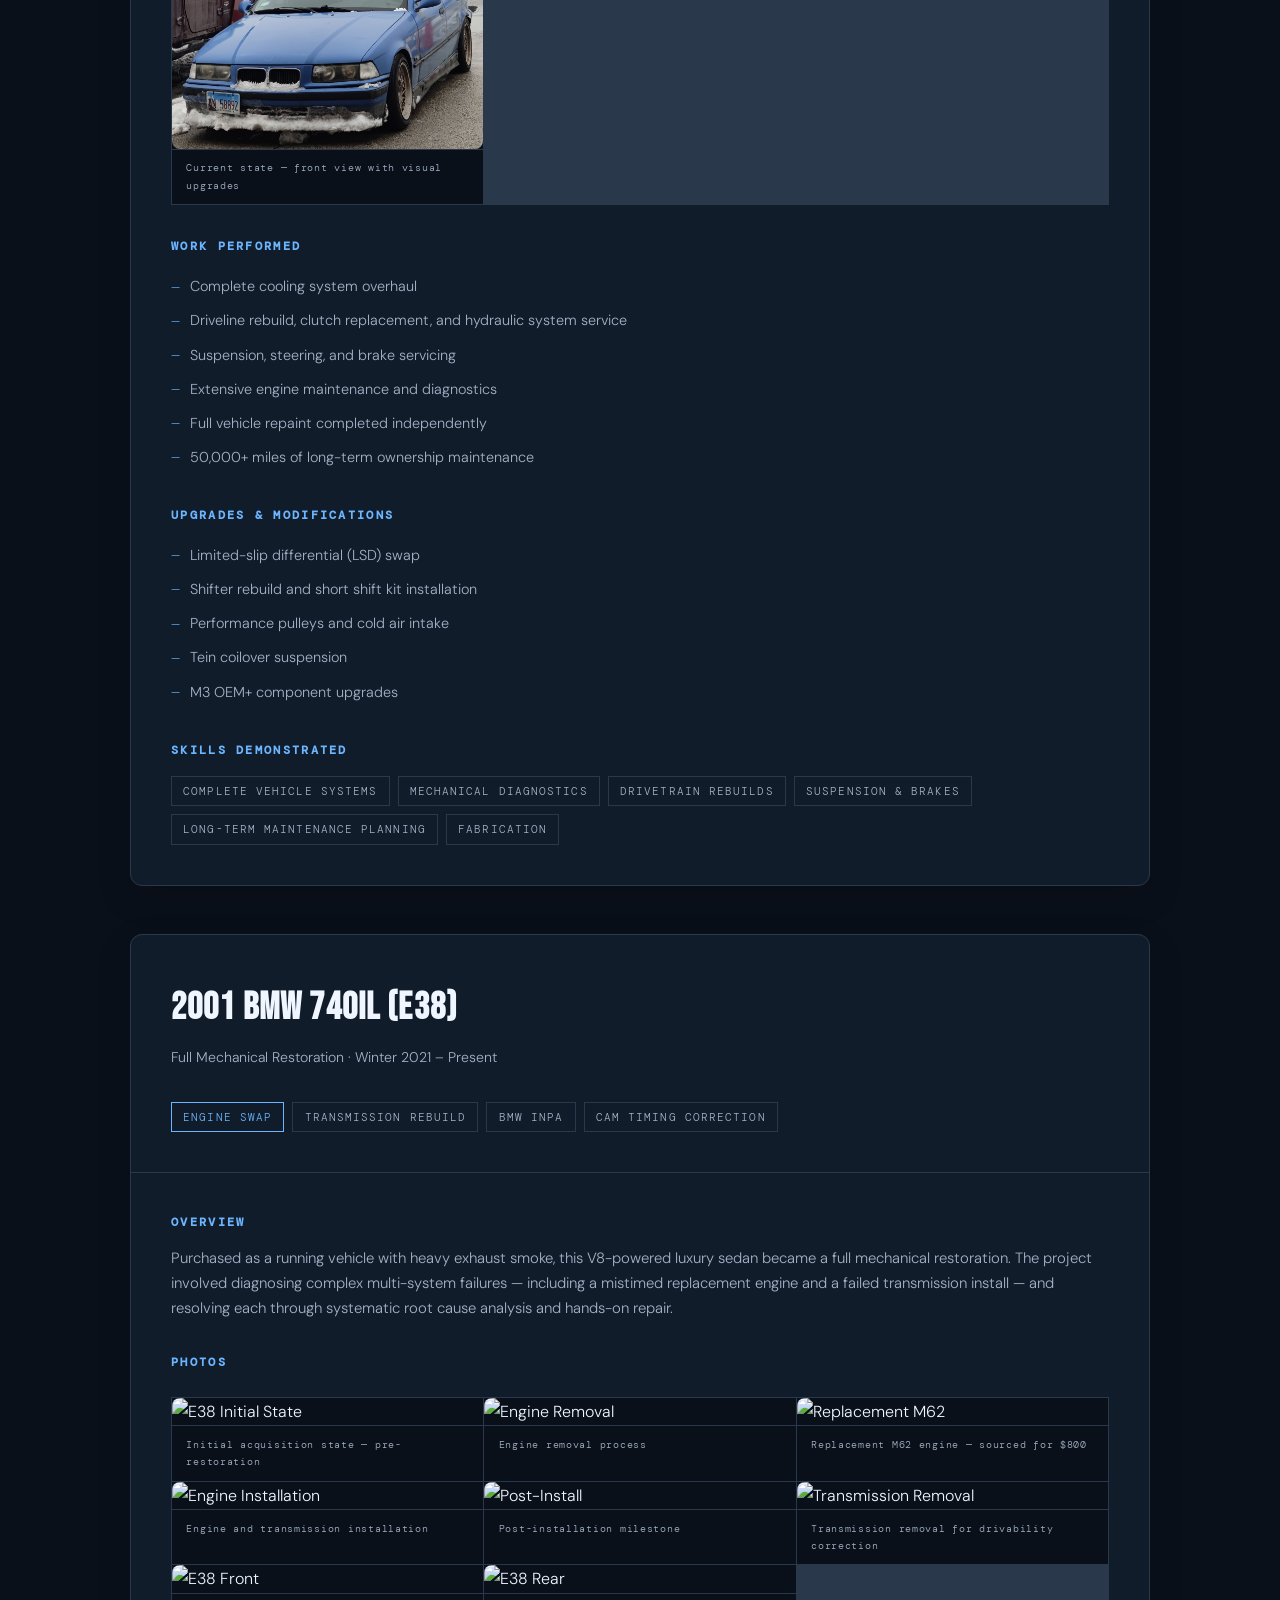
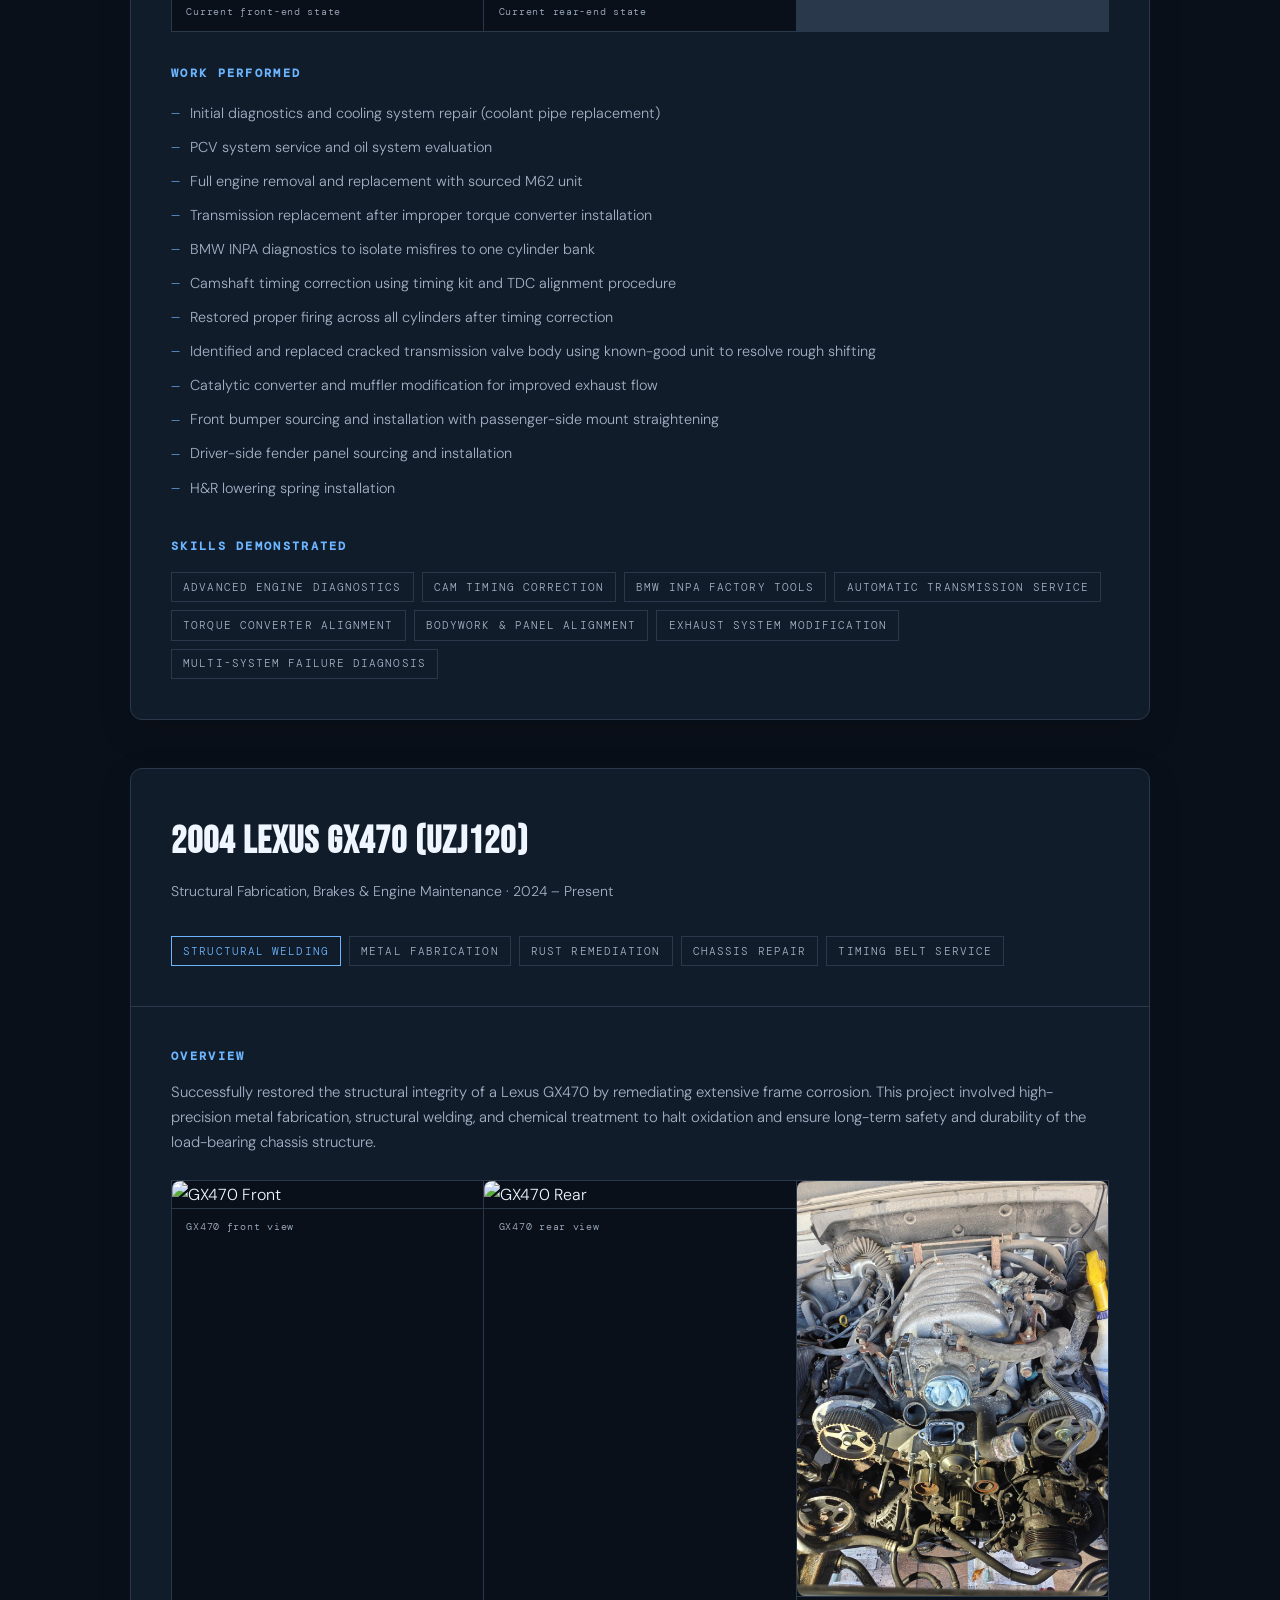
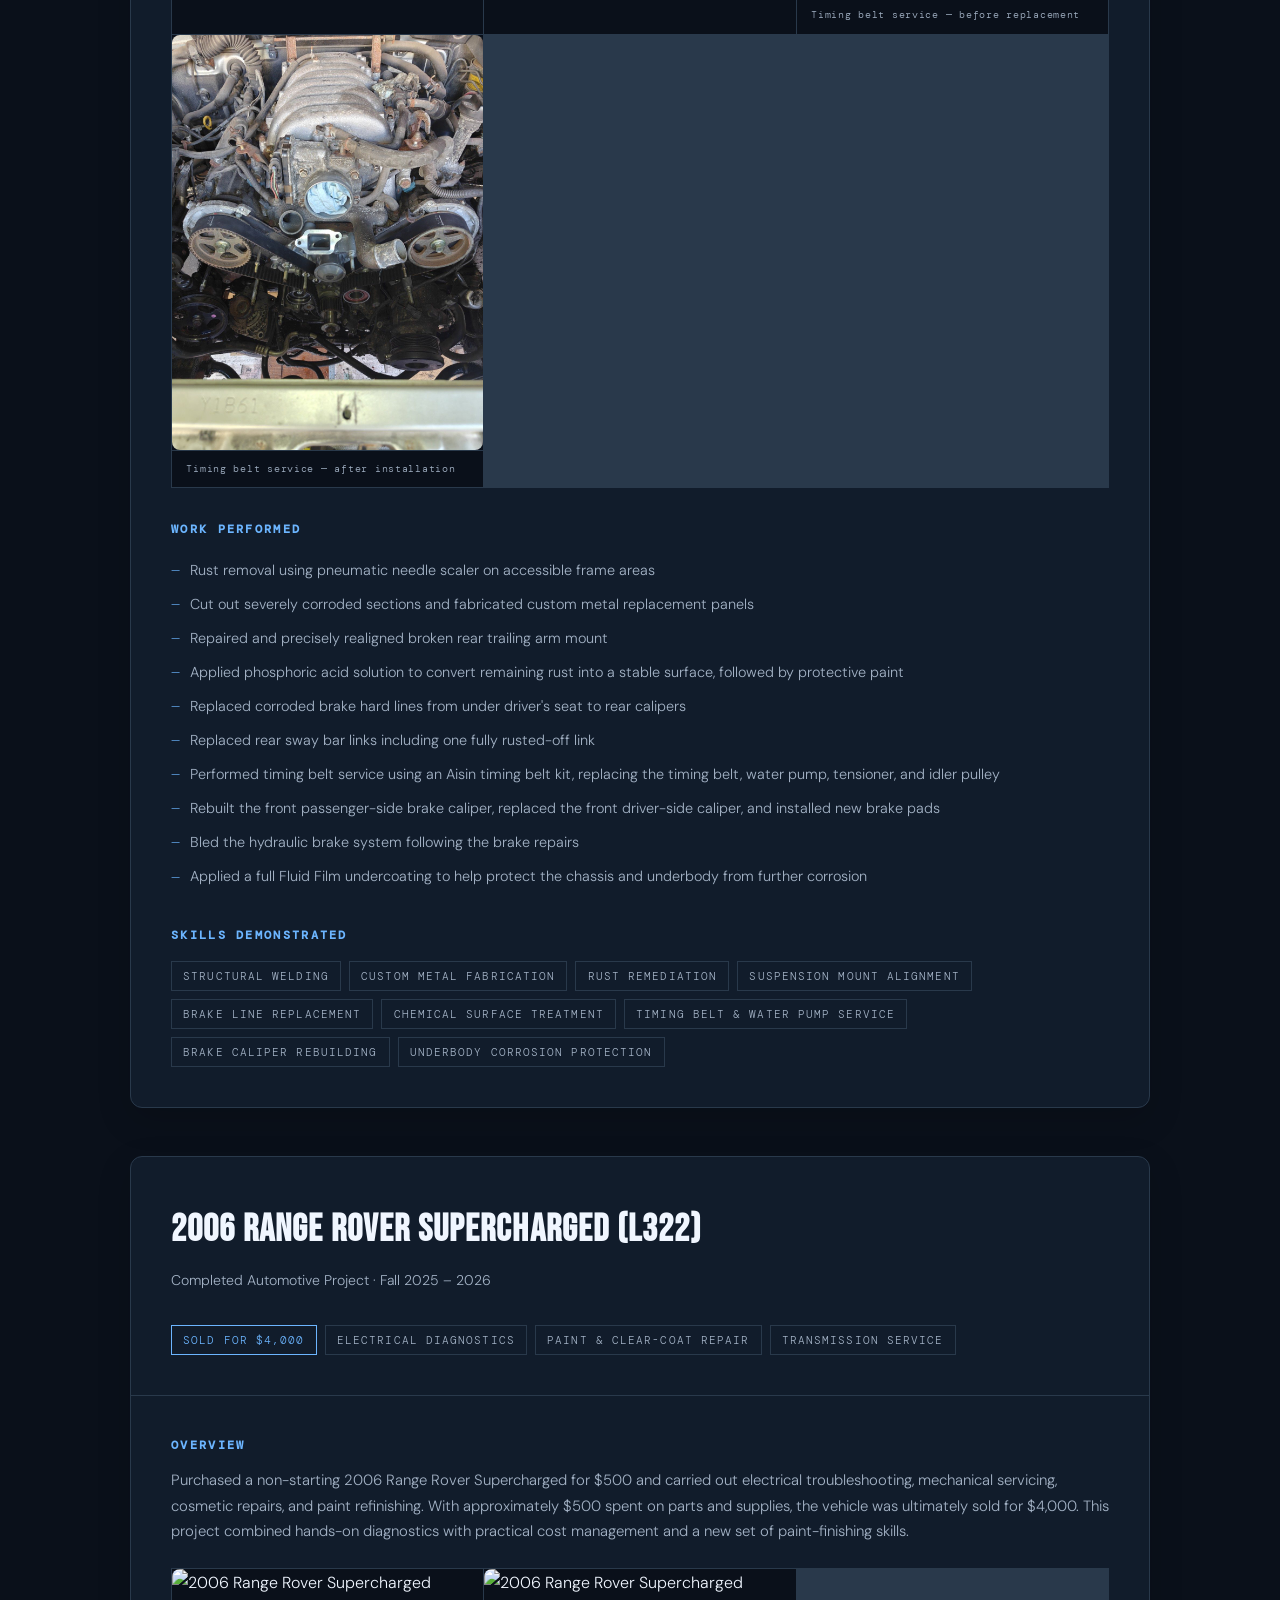
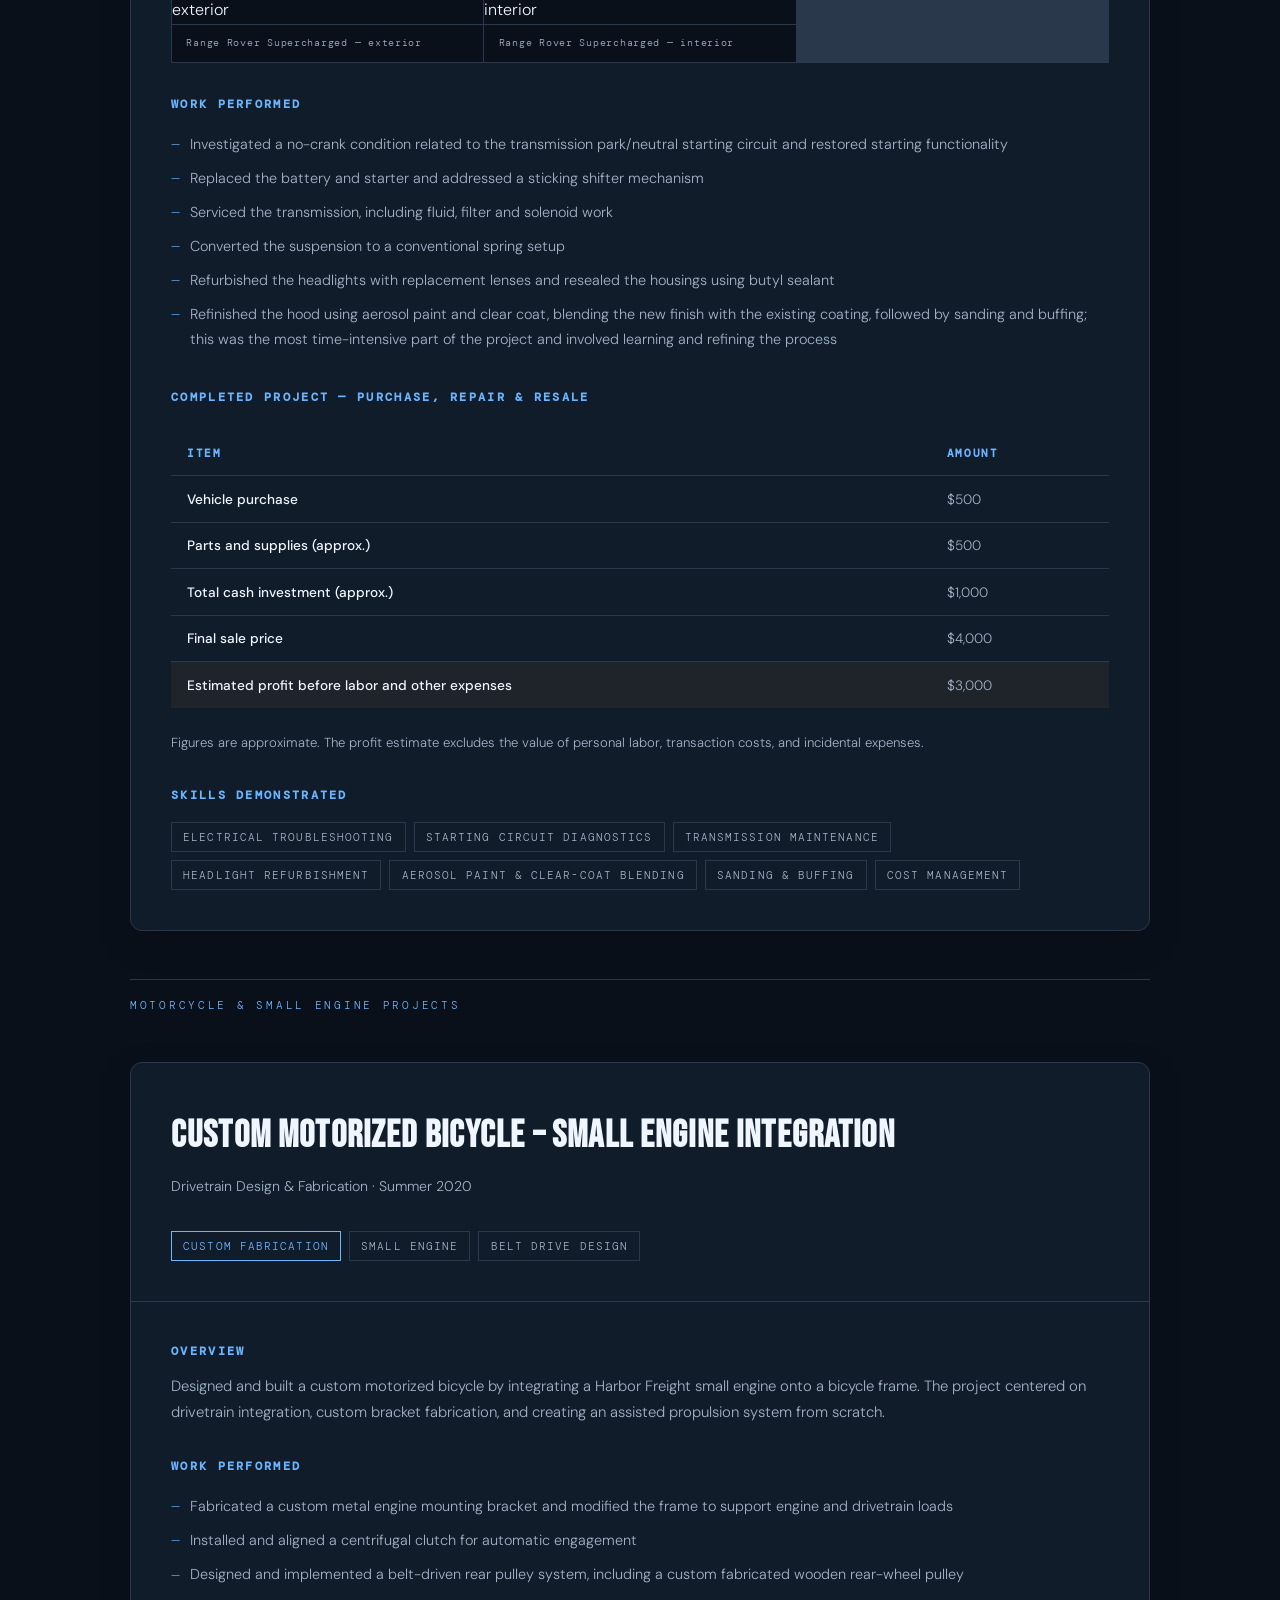
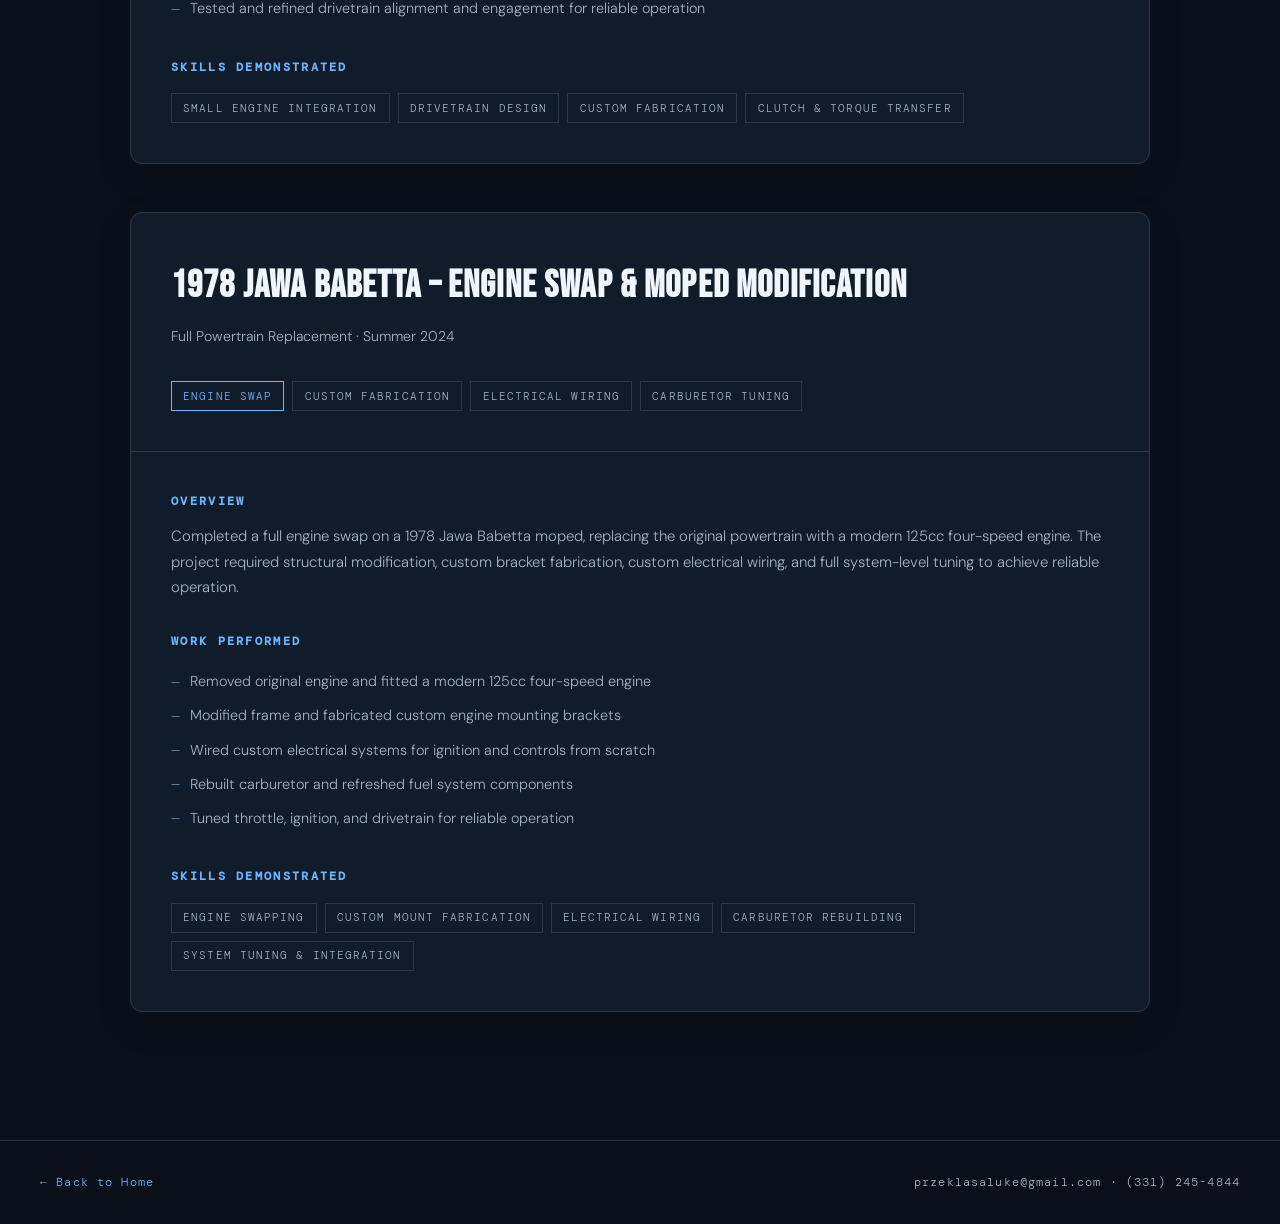
==== commit b28e41de: "Add GX470 timing belt before and after photos to existing gallery" ====
--- a/automotive.html
+++ b/automotive.html
@@ -547,6 +547,14 @@
         <figure>
           <img src="images/gx470 rear.png" alt="GX470 Rear">
           <figcaption>GX470 rear view</figcaption>
+        </figure>
+        <figure>
+          <img src="images/gx470-timing-belt-before.jpg" alt="GX470 timing belt service before replacement" loading="lazy">
+          <figcaption>Timing belt service — before replacement</figcaption>
+        </figure>
+        <figure>
+          <img src="images/gx470-timing-belt-after.jpg" alt="GX470 timing belt service after installation" loading="lazy">
+          <figcaption>Timing belt service — after installation</figcaption>
         </figure>
       </div>
 
